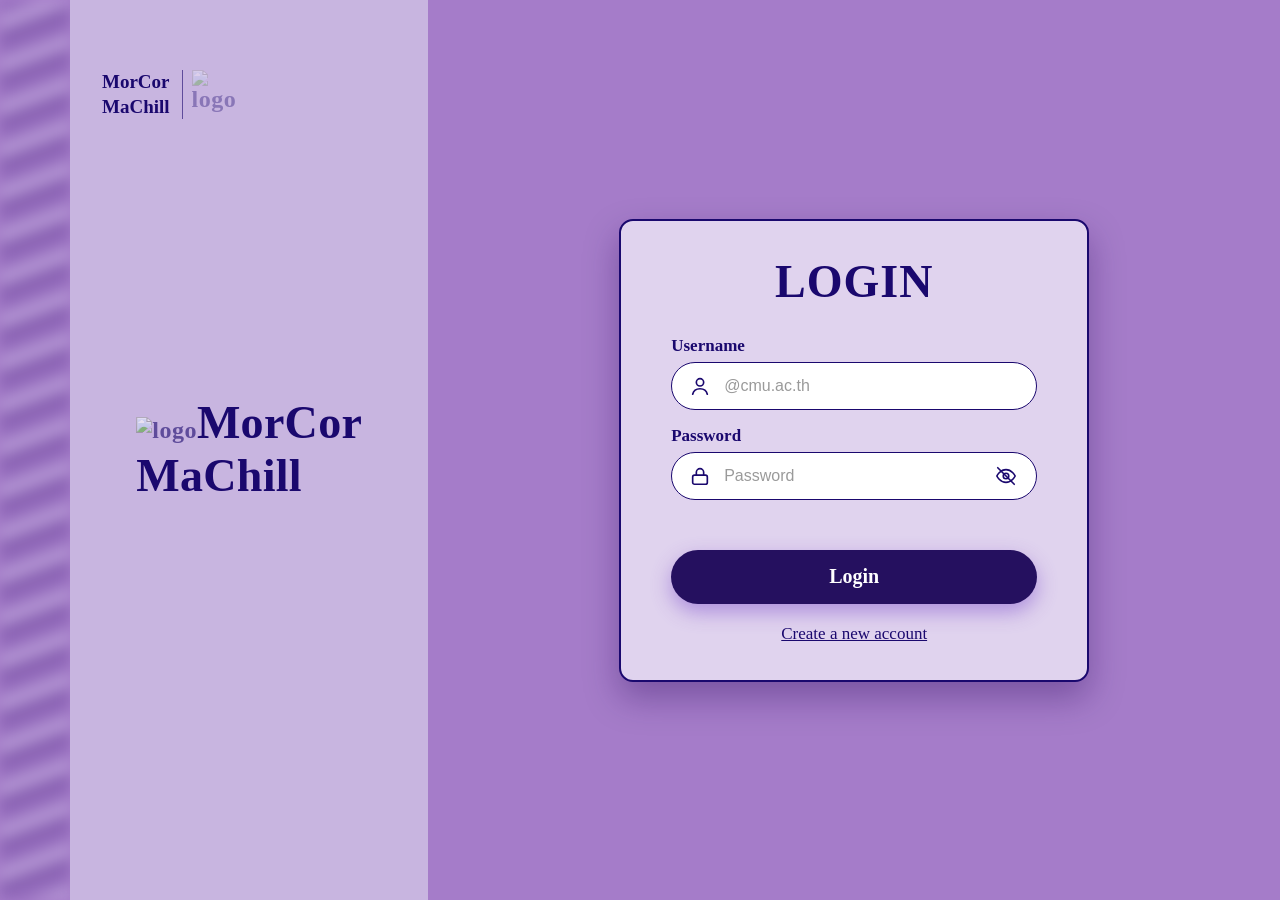
==== index.html @ 9d08a084 "Add files via upload" ====
<!DOCTYPE html>
<html lang="en">
<head>
  <meta charset="UTF-8">
  <script>
    try { if (!JSON.parse(localStorage.getItem('cmuh-session'))) throw 0; }
    catch (e) { location.replace('login.html'); }
  </script>
  <meta name="viewport" content="width=device-width, initial-scale=1, viewport-fit=cover">
  <title>CMU Hangout</title>
  <link href="https://fonts.googleapis.com/css2?family=Gelasio:wght@600;700&family=Noto+Sans+Thai:wght@400;600&display=swap" rel="stylesheet">
  <script>
    (function () {
      try {
        var theme = localStorage.getItem('cmuh-theme');
        if (theme) document.documentElement.dataset.theme = theme;
      } catch (e) {}
    })();
  </script>
  <link rel="stylesheet" href="style.css">
</head>
<body>
  <div class="app">

    <div class="logo"><a href="index.html">CMU<br>HANGOUT</a></div>

    <label class="search">
      <svg viewBox="0 0 24 24" style="font-size:28px"><circle cx="11" cy="11" r="7"/><path d="M21 21l-5-5"/></svg>
      <input id="q" type="search" placeholder="Search posts or #tags">
    </label>

    <aside class="side">
      <a class="post-btn" href="post.html">Post!</a>
      <div class="tags" id="tags"></div>
    </aside>

    <main class="feed" id="feed"></main>

    <aside class="right">
      <a class="mid on" href="index.html" title="Home">
        <svg viewBox="0 0 24 24"><path d="M3 11l9-8 9 8"/><path d="M5 10v10h5v-6h4v6h5V10"/></svg>
      </a>
      <a class="mid" href="profile.html" title="Profile">
        <svg viewBox="0 0 24 24"><circle cx="12" cy="12" r="10"/><circle cx="12" cy="10" r="3.2"/><path d="M5.5 19c1.5-3 4-4 6.5-4s5 1 6.5 4"/></svg>
      </a>
      <a class="mid" href="message.html" title="Messages">
        <svg viewBox="0 0 24 24"><rect x="3" y="5" width="18" height="14" rx="2"/><path d="M3 7l9 7 9-7"/></svg>
        <span class="badge" id="badge" hidden></span>
      </a>
      <button class="mid" id="theme" title="Toggle theme">
        <svg viewBox="0 0 24 24"><circle cx="12" cy="12" r="3"/><path d="M12 2v3M12 19v3M2 12h3M19 12h3M5 5l2 2M17 17l2 2M19 5l-2 2M7 17l-2 2"/></svg>
      </button>
      <button class="mid" id="logout" title="Log out">
        <svg viewBox="0 0 24 24"><path d="M9 21H5a2 2 0 0 1-2-2V5a2 2 0 0 1 2-2h4"/><path d="M16 17l5-5-5-5"/><path d="M21 12H9"/></svg>
      </button>
    </aside>

  </div>

  <dialog id="view"></dialog>

  <dialog id="ask" class="ask">
    <h3 id="askTitle"></h3>
    <p id="askText"></p>
    <div class="row">
      <button id="askNo">Cancel</button>
      <button class="go" id="askOk">OK</button>
    </div>
  </dialog>

  <script>
    const POSTS_KEY = 'cmuh-posts2';
    const SESSION_KEY = 'cmuh-session';
    const MESSAGES_KEY = 'cmuh-messages';
    const DEFAULT_TAGS = ['#sports', '#running', '#basketball', '#football', '#swimmingwithus'];
    const DEFAULT_AVATAR = 'pic/profile.png';

    const $ = (id) => document.getElementById(id);

    function load(key, fallback) {
      try { return JSON.parse(localStorage.getItem(key)) ?? fallback; }
      catch (e) { return fallback; }
    }

    function save(key, value) {
      try { localStorage.setItem(key, JSON.stringify(value)); } catch (e) {}
    }

    function esc(text) {
      const map = { '&': '&amp;', '<': '&lt;', '>': '&gt;', '"': '&quot;', "'": '&#39;' };
      return String(text).replace(/[&<>"']/g, (ch) => map[ch]);
    }

    function timeAgo(time) {
      const min = Math.floor((Date.now() - time) / 60000);
      if (min < 1) return 'just now';
      if (min < 60) return `${min} min ago`;
      const hr = Math.floor(min / 60);
      return hr < 24 ? `${hr} h ago` : `${Math.floor(hr / 24)} d ago`;
    }

    function ask(title, text, okLabel, danger) {
      return new Promise((resolve) => {
        const dlg = $('ask');
        $('askTitle').textContent = title;
        $('askText').textContent = text;
        $('askOk').textContent = okLabel;
        $('askOk').className = danger ? 'go danger' : 'go';
        const done = (value) => { dlg.close(); resolve(value); };
        $('askOk').onclick = () => done(true);
        $('askNo').onclick = () => done(false);
        dlg.oncancel = () => resolve(false);
        dlg.showModal();
      });
    }

    function avatarHtml(name) {
      const profile = load('cmuh-profile:' + String(name).toLowerCase() + '@cmu.ac.th', {});
      return profile.avatar
        ? `<img src="${profile.avatar}" alt="">`
        : `<img class="default" src="${DEFAULT_AVATAR}" alt="">`;
    }

    function updateBadge() {
      const lastRead = load('cmuh-read:' + ME, {});
      const n = load(MESSAGES_KEY, []).filter((m) => m.to === ME && m.t > (lastRead[m.from] || 0)).length;
      $('badge').textContent = n > 9 ? '9+' : n;
      $('badge').hidden = !n;
    }

    const ME = (load(SESSION_KEY, {}).username || 'CMU').split('@')[0];

    let posts = load(POSTS_KEY, [{
      id: 1,
      author: 'Mint',
      title: 'GO JOGGING',
      location: 'Huay Kaew Reservoir, Chiang Mai',
      max: 11,
      interest: ['running', 'healthy', 'meeting'],
      details: "Let's go jogging together......",
      t: Date.now() - 3600000,
      members: ['Mint', 'Ton', 'Fah'],
      comments: []
    }]);

    let activeTag = null;
    let currentId = null;

    const savePosts = () => save(POSTS_KEY, posts);

    function chipsHtml(post) {
      return post.interest.map((t) => `<span class="chip">#${esc(t)}</span>`).join('');
    }

    function postCard(p) {
      return `
        <article class="post" data-id="${p.id}">
          <a class="head author-link" href="profile.html?user=${encodeURIComponent(p.author)}" title="View ${esc(p.author)}'s profile">
            <span class="avatar">${avatarHtml(p.author)}</span>
            <div>
              <div class="name">${esc(p.author)}</div>
              <div class="time">${timeAgo(p.t)}</div>
            </div>
          </a>
          <h3>${esc(p.title)}</h3>
          <div class="meta">📍 ${esc(p.location)} · 👥 ${p.members.length}/${p.max}</div>
          <div class="chips">${chipsHtml(p)}</div>
        </article>`;
    }

    function renderTags() {
      const tags = new Set(DEFAULT_TAGS);
      posts.forEach((p) => p.interest.forEach((t) => tags.add('#' + t.toLowerCase())));

      $('tags').innerHTML = [...tags].map((t) =>
        `<button class="tag ${t === activeTag ? 'on' : ''}" data-t="${esc(t)}">${esc(t)}</button>`
      ).join('');
    }

    function render() {
      const query = $('q').value.trim().toLowerCase();

      const list = posts.filter((p) => {
        const tagOk = !activeTag || p.interest.some((t) => '#' + t.toLowerCase() === activeTag);
        const text = (p.title + p.details + p.location + p.author + p.interest.join(' ')).toLowerCase();
        return tagOk && (!query || text.includes(query));
      });

      $('feed').innerHTML = list.length
        ? list.map(postCard).join('')
        : '<div class="empty">No posts match your search</div>';

      renderTags();
    }

    function drawView() {
      const p = posts.find((x) => x.id === currentId);
      if (!p) return;

      const joined = p.members.includes(ME);
      const full = p.members.length >= p.max;
      const joinLabel = joined ? 'LEAVE' : (full ? 'FULL' : 'JOIN');
      const mapUrl = `https://maps.google.com/maps?q=${encodeURIComponent(p.location)}&output=embed`;

      $('view').innerHTML = `
        <div class="detail">
          <div class="top">
            <div>
              <h2>${esc(p.title)}</h2>
              <h4 style="margin-top:10px">Members (${p.members.length}/${p.max})</h4>
            </div>
            <button class="join ${joined ? 'on' : ''}" id="join" ${full && !joined ? 'disabled' : ''}>${joinLabel}</button>
          </div>

          <div class="time">by <a class="author-link" href="profile.html?user=${encodeURIComponent(p.author)}">${esc(p.author)}</a></div>
          <p style="margin:8px 0">${esc(p.details)}</p>
          <div class="chips">${chipsHtml(p)}</div>

          <h4>Location</h4>
          <div class="time" style="margin-bottom:6px">📍 ${esc(p.location)}</div>
          <iframe loading="lazy" src="${mapUrl}"></iframe>

          <h4>Comment</h4>
          ${p.comments.map((c) => `<div class="cmt"><b>${esc(c.name)}</b>${esc(c.text)}</div>`).join('')}
          <input id="cin" placeholder="Write a comment and press Enter" maxlength="300">

          <div class="row">
            ${p.author === ME ? '<button id="del" class="del">Delete post</button>' : ''}
            <button id="close">Close</button>
          </div>
        </div>`;
    }

    $('feed').addEventListener('click', (e) => {
      if (e.target.closest('a')) return;
      const card = e.target.closest('.post');
      if (!card) return;
      currentId = Number(card.dataset.id);
      drawView();
      $('view').showModal();
    });

    $('tags').addEventListener('click', (e) => {
      const btn = e.target.closest('.tag');
      if (!btn) return;
      activeTag = activeTag === btn.dataset.t ? null : btn.dataset.t;
      render();
    });

    $('view').addEventListener('click', async (e) => {
      const p = posts.find((x) => x.id === currentId);

      if (e.target.id === 'close' || e.target === $('view')) {
        $('view').close();
        return;
      }

      if (e.target.id === 'del' && p && p.author === ME) {
        if (!await ask('Delete this post?', 'This post will be removed permanently.', 'Delete', true)) return;
        posts = posts.filter((x) => x.id !== p.id);
        savePosts();
        $('view').close();
        render();
        return;
      }

      if (e.target.id === 'join' && p) {
        p.members = p.members.includes(ME)
          ? p.members.filter((m) => m !== ME)
          : [...p.members, ME];
        savePosts();
        drawView();
        render();
      }
    });

    $('view').addEventListener('keydown', (e) => {
      if (e.target.id !== 'cin' || e.key !== 'Enter') return;

      const text = e.target.value.trim();
      const p = posts.find((x) => x.id === currentId);
      if (!text || !p) return;

      p.comments.push({ name: ME, text, t: Date.now() });
      savePosts();
      drawView();
      $('cin').focus();
    });

    $('q').addEventListener('input', render);

    $('theme').onclick = () => {
      const root = document.documentElement;
      const isDark = getComputedStyle(root).getPropertyValue('--bg').trim() === '#1b1818';
      const next = isDark ? 'light' : 'dark';
      root.dataset.theme = next;
      try { localStorage.setItem('cmuh-theme', next); } catch (e) {}
    };

    $('logout').onclick = async () => {
      if (!await ask('Log out?', 'You will need to log in again to use CMU Hangout.', 'Log out')) return;
      try { localStorage.removeItem(SESSION_KEY); } catch (e) {}
      location.replace('login.html');
    };

    const params = new URLSearchParams(location.search);
    activeTag = params.get('tag');
    $('q').value = params.get('q') || '';

    render();
    updateBadge();

    const openId = Number(params.get('post'));
    if (openId && posts.some((p) => p.id === openId)) {
      currentId = openId;
      drawView();
      $('view').showModal();
    }

    window.addEventListener('storage', (e) => {
      if (e.key === MESSAGES_KEY) updateBadge();
    });
  </script>
</body>
</html>
---- style.css ----
/* ---------- 1. Colour variables and themes ---------- */
:root {
  --bg: #f0e9e8;
  --card: #f5f5f5;
  --chip: #d4d4d4;
  --bar: #d9d9d9;
  --field: #efe9e9;
  --ink: #1a1a1a;
  --muted: #666;
  --icon: #444;
  --brand: #1e0a78;
  --brand-ink: #fff;

  box-sizing: border-box;
  padding-top: env(safe-area-inset-top, 0px);
  padding-bottom: env(safe-area-inset-bottom, 0px);
}

/* Dark mode: follows the system setting */
@media (prefers-color-scheme: dark) {
  :root:not([data-theme="light"]) {
    --bg: #1b1818;
    --card: #272424;
    --chip: #3a3636;
    --bar: #383434;
    --field: #3a3636;
    --ink: #f1eded;
    --muted: #aaa;
    --icon: #ddd;
    --brand: #5b45e0;
  }
}

/* Dark mode: toggled manually with the theme button */
:root[data-theme="dark"] {
  --bg: #1b1818;
  --card: #272424;
  --chip: #3a3636;
  --bar: #383434;
  --field: #3a3636;
  --ink: #f1eded;
  --muted: #aaa;
  --icon: #ddd;
  --brand: #5b45e0;
}


/* ---------- 2. Base ---------- */
* { box-sizing: border-box; }

body {
  margin: 0;
  background: var(--bg);
  color: var(--ink);
  font-family: 'Noto Sans Thai', 'Gelasio', Georgia, sans-serif;
}

svg {
  width: 1em;
  height: 1em;
  stroke: currentColor;
  fill: none;
  stroke-width: 1.8;
  stroke-linecap: round;
  stroke-linejoin: round;
}

[hidden] { display: none !important; }

.logo {
  font: 700 24px/1.1 'Gelasio', Georgia, serif;
  text-align: center;
  letter-spacing: .5px;
}

.logo a { color: inherit; text-decoration: none; }


/* ---------- 3. Home page ---------- */
.app {
  max-width: 1200px;
  margin: 0 auto;
  padding: 20px;
  display: grid;
  grid-template-columns: 220px 1fr 180px;
  grid-template-areas:
    "logo search ."
    "side feed   right";
  gap: 20px 24px;
  align-items: start;
}

.app .logo { grid-area: logo; }

/* Search bar */
.search {
  grid-area: search;
  display: flex;
  align-items: center;
  gap: 10px;
  height: 48px;
  padding: 0 18px;
  background: var(--bar);
  border-radius: 999px;
}

.search input {
  flex: 1;
  border: 0;
  background: transparent;
  color: var(--ink);
  font: inherit;
  outline: none;
}

/* Left column: Post! button and hashtags */
.side {
  grid-area: side;
  display: flex;
  flex-direction: column;
  gap: 18px;
  position: sticky;
  top: 20px;
}

.post-btn {
  display: flex;
  align-items: center;
  justify-content: center;
  height: 64px;
  background: var(--brand);
  color: var(--brand-ink);
  border: 0;
  border-radius: 22px;
  font: 700 20px 'Gelasio', Georgia, serif;
  text-decoration: none;
  cursor: pointer;
}

.post-btn:hover { filter: brightness(1.15); }

.tags {
  display: flex;
  flex-wrap: wrap;
  align-content: flex-start;
  gap: 10px 8px;
  min-height: 200px;
  padding: 18px;
  background: var(--card);
  border-radius: 24px;
}

.tag {
  padding: 3px 10px;
  background: var(--chip);
  color: var(--ink);
  border: 0;
  border-radius: 999px;
  font: 700 11px 'Gelasio', serif;
  cursor: pointer;
}

.tag.on { background: var(--brand); color: var(--brand-ink); }

/* Post feed */
.feed {
  grid-area: feed;
  display: flex;
  flex-direction: column;
  gap: 18px;
  min-width: 0;
}

.post {
  min-height: 130px;
  padding: 16px 20px;
  background: var(--card);
  border-radius: 28px;
  cursor: pointer;
}

.post h3 {
  margin: 8px 0 2px 50px;
  font: 700 20px 'Gelasio', 'Noto Sans Thai', Georgia, serif;
}

.head { display: flex; align-items: center; gap: 10px; }

.avatar {
  display: flex;
  flex: none;
  width: 40px;
  height: 40px;
  border-radius: 50%;
  overflow: hidden;
}

.avatar img { width: 100%; height: 100%; object-fit: cover; }
.avatar img.default { transform: scale(1.28); }

.name { font-weight: 600; }
.time { font-size: 12px; color: var(--muted); }
.meta { margin-left: 50px; font-size: 13px; color: var(--muted); }

.chips {
  display: flex;
  flex-wrap: wrap;
  gap: 6px;
  margin: 8px 0 0 50px;
}

.chip {
  padding: 2px 10px;
  background: var(--chip);
  border-radius: 999px;
  font: 700 11px 'Gelasio', serif;
}

.empty { padding: 40px; text-align: center; color: var(--muted); }

/* Right column: home, profile, messages, theme, log out */
.right {
  grid-area: right;
  display: flex;
  flex-direction: column;
  align-items: center;
  gap: 18px;
  padding: 30px 0;
  background: var(--card);
  border-radius: 28px;
  position: sticky;
  top: 20px;
}

.right button,
.right a {
  position: relative;
  display: flex;
  border: 0;
  background: none;
  color: var(--icon);
  cursor: pointer;
}

.right .mid { font-size: 38px; }

/* Narrow screens: columns stack and the right column becomes a bar */
@media (max-width: 860px) {
  .app {
    grid-template-columns: 1fr;
    grid-template-areas: "logo" "search" "side" "feed" "right";
    padding: 14px;
  }

  .side,
  .right { position: static; }

  .right {
    flex-direction: row;
    justify-content: center;
    gap: 28px;
    padding: 16px;
  }

  .right .mid { font-size: 34px; }
  .tags { min-height: 0; }
}


/* ---------- 4. Dialogs ---------- */
dialog {
  width: min(480px, 92vw);
  padding: 22px;
  background: var(--card);
  color: var(--ink);
  border: 0;
  border-radius: 24px;
}

dialog::backdrop { background: rgba(0, 0, 0, .45); }

dialog input {
  width: 100%;
  margin-top: 10px;
  padding: 12px;
  background: var(--bar);
  color: var(--ink);
  border: 0;
  border-radius: 14px;
  font: inherit;
}

/* Post detail dialog (index.html) */
#view { width: min(540px, 94vw); max-height: 90vh; overflow: auto; }

.detail h2 { margin: 0; font: 700 34px 'Gelasio', Georgia, serif; }

.detail h4 {
  margin: 14px 0 6px;
  font: 700 20px 'Gelasio', 'Noto Sans Thai', Georgia, serif;
}

.detail .top {
  display: flex;
  justify-content: space-between;
  align-items: flex-start;
  gap: 12px;
}

.detail .chips { margin: 8px 0 0; }

.detail iframe {
  width: 100%;
  height: 190px;
  border: 0;
  border-radius: 12px;
}

.join {
  padding: 14px 22px;
  background: var(--brand);
  color: var(--brand-ink);
  border: 0;
  border-radius: 14px;
  font: 700 18px 'Gelasio', serif;
  cursor: pointer;
}

.join.on { background: var(--chip); color: var(--ink); }
.join:disabled { opacity: .5; cursor: not-allowed; }

.cmt {
  margin-bottom: 8px;
  padding: 8px 14px;
  background: var(--bar);
  border-radius: 14px;
  font-size: 14px;
}

.cmt b { margin-right: 6px; }

/* Button row at the bottom of every dialog */
.row { display: flex; justify-content: flex-end; gap: 10px; margin-top: 14px; }

.row button {
  padding: 10px 20px;
  background: var(--chip);
  color: var(--ink);
  border: 0;
  border-radius: 14px;
  font: inherit;
  cursor: pointer;
}

.row .del { margin-right: auto; background: #c62828; color: #fff; }
.row .del:hover { filter: brightness(1.15); }
.row .go { background: var(--brand); color: var(--brand-ink); }
.row .danger { background: #c62828; color: #fff; }

/* Shared confirm dialog (log out, delete profile, remove friend) */
.ask { width: min(380px, 92vw); }
.ask h3 { margin: 0 0 8px; font: 700 22px 'Gelasio', 'Noto Sans Thai', Georgia, serif; }
.ask p { margin: 0; color: var(--muted); }


/* ---------- 5. Create Post page ---------- */
.pg { position: relative; min-height: 100vh; padding: 48px 20px; }

.pg .logo { position: absolute; top: 30px; left: 30px; text-align: left; }

.panel {
  display: flex;
  flex-direction: column;
  gap: 14px;
  width: 100%;
  max-width: 600px;
  margin: 0 auto;
  padding: 32px 36px;
  background: var(--card);
  border-radius: 32px;
  box-shadow: 0 8px 30px rgba(0, 0, 0, .12);
}

.panel h1 { margin: 0; font: 400 22px 'Gelasio', 'Noto Sans Thai', Georgia, serif; }

.panel input,
.panel textarea {
  width: 100%;
  padding: 14px 20px;
  background: var(--field);
  color: var(--ink);
  border: 0;
  border-radius: 999px;
  font: inherit;
  font-size: 17px;
  outline: none;
}

.panel textarea { min-height: 180px; border-radius: 28px; resize: vertical; }

/* Location and max people row */
.r2 { display: flex; gap: 12px; }
.r2 input:first-child { flex: 1; min-width: 0; }
.r2 input:last-child { flex: none; width: 120px; }

.send {
  align-self: center;
  margin-top: 10px;
  padding: 16px 70px;
  background: #fbfd9b;
  color: #000;
  border: 0;
  border-radius: 999px;
  font: inherit;
  font-size: 24px;
  cursor: pointer;
}

.back { align-self: center; color: var(--muted); text-decoration: none; }

@media (max-width: 960px) {
  .pg .logo { position: static; margin-bottom: 20px; text-align: center; }
}

@media (max-width: 520px) {
  .panel { padding: 24px 18px; }
}


/* ---------- 6. Login and Sign up page ---------- */
.auth * { box-sizing: border-box; margin: 0; padding: 0; }

body.auth {
  margin: 0;
  background: #a57cc9;
  color: #1a086e;
  font-family: 'Georgia', 'Times New Roman', serif;
}

.auth input,
.auth button { font-family: inherit; }

.auth .hidden { display: none !important; }

/* Page layout: stripe, logo panel, form */
.auth .wrap {
  display: grid;
  grid-template-columns: clamp(30px, 5.5vw, 70px) clamp(220px, 28vw, 360px) 1fr;
  min-height: 100vh;
}

.auth .strip {
  background: repeating-linear-gradient(160deg, #8e66b8 0 14px, #b79bd6 14px 30px, #7a53a6 30px 40px);
  filter: blur(7px);
  opacity: .75;
}

/* Left logo panel */
.auth .brand {
  position: relative;
  display: flex;
  align-items: center;
  justify-content: center;
  padding: 24px;
  background: #c8b5e0;
}

.auth .mini {
  position: absolute;
  top: 70px;
  left: 32px;
  display: flex;
  gap: 12px;
  font-size: 19px;
  font-weight: 700;
  line-height: 1.3;
}

.auth .mini i { width: 1px; background: #1a086e; opacity: .6; }

.auth .big {
  font-size: clamp(30px, 3.6vw, 46px);
  font-weight: 700;
  line-height: 1.15;
  letter-spacing: .3px;
}

.auth .mini img.logo { width: 45px; height: 45px; object-fit: contain; margin-left: 10px; opacity: .6; }
.auth .big img.logo { width: 75px; height: 75px; object-fit: contain; opacity: .6; }

/* Form card */
.auth .stage { display: flex; align-items: center; justify-content: center; padding: 32px 20px; }

.auth .card {
  width: 100%;
  max-width: 470px;
  padding: 34px 50px 36px;
  background: #e0d3ee;
  border: 2px solid #1a086e;
  border-radius: 14px;
  box-shadow: 0 16px 34px rgba(40, 10, 90, .35);
}

.auth .header-banner {
  margin-bottom: 28px;
  text-align: center;
  font-size: 46px;
  font-weight: 700;
  letter-spacing: 1px;
}

.auth .form-group { margin-bottom: 16px; }
.auth .form-label { display: block; margin-bottom: 6px; font-size: 17px; font-weight: 700; }
.auth .field { position: relative; }

.auth .field svg {
  position: absolute;
  left: 18px;
  top: 50%;
  transform: translateY(-50%);
  font-size: 22px;
  color: #1a086e;
}

.auth .form-input {
  width: 100%;
  height: 48px;
  padding: 0 20px 0 52px;
  background: #fff;
  color: #222;
  border: 1.5px solid #1a086e;
  border-radius: 999px;
  font-family: Arial, Helvetica, sans-serif;
  font-variant-numeric: lining-nums;
  font-size: 16px;
  outline: none;
}

.auth .form-input.has-eye { padding-right: 56px; }

/* Hide the browser's built-in show-password / clear icons (Edge) so only our button shows */
.auth input::-ms-reveal,
.auth input::-ms-clear { display: none; }

.auth .form-input::placeholder { color: #9a9a9a; }

/* Show / hide password button: always visible, sits inside the password field */
.auth .eye {
  position: absolute;
  top: 50%;
  right: 14px;
  display: flex;
  align-items: center;
  justify-content: center;
  width: 34px;
  height: 34px;
  transform: translateY(-50%);
  background: none;
  border: 0;
  border-radius: 50%;
  color: #1a086e;
  cursor: pointer;
}

.auth .eye:hover { background: rgba(26, 8, 110, .1); }

.auth .field .eye svg {
  position: static;
  transform: none;
  font-size: 22px;
}
.auth .form-input:focus { box-shadow: 0 0 0 3px rgba(26, 8, 110, .25); }

.auth .msg { min-height: 20px; margin: 4px 0; text-align: center; font-size: 14px; color: #b3261e; }

.auth .btn-action {
  width: 100%;
  height: 54px;
  margin-top: 10px;
  background: #25105f;
  color: #fff;
  border: 0;
  border-radius: 999px;
  font-size: 20px;
  font-weight: 700;
  cursor: pointer;
  box-shadow: 0 8px 20px rgba(110, 60, 200, .45);
  transition: transform .15s, filter .15s;
}

.auth .btn-action:hover { transform: translateY(-2px); filter: brightness(1.2); }

.auth .toggle-link {
  display: block;
  margin: 20px auto 0;
  background: none;
  border: 0;
  color: #1a086e;
  font-size: 17px;
  text-align: center;
  text-decoration: underline;
  white-space: pre-line;
  cursor: pointer;
}

@media (max-width: 760px) {
  .auth .wrap { grid-template-columns: 1fr; }
  .auth .strip,
  .auth .big { display: none; }
  .auth .brand { justify-content: flex-start; padding: 22px 24px; }
  .auth .mini { position: static; }
  .auth .card { padding: 28px 24px; }
  .auth .header-banner { font-size: 38px; }
}


/* ---------- 7. Profile page ---------- */
.right a.on { color: var(--brand); }
a.tag { text-decoration: none; }

.pf { grid-area: feed; display: flex; flex-direction: column; gap: 16px; min-width: 0; }

/* Header card: cover, avatar, name, bio */
.pf-top { position: relative; padding-bottom: 20px; background: var(--card); border-radius: 28px; }

.cover {
  height: 120px;
  background: linear-gradient(135deg, #9d8bd6, #cdb8ec);
  border-radius: 28px 28px 0 0;
}

.pf-ava {
  position: relative;
  display: flex;
  align-items: center;
  justify-content: center;
  width: 110px;
  height: 110px;
  margin: -62px auto 0;
  background: var(--card);
  border: 4px solid var(--brand);
  border-radius: 50%;
  overflow: hidden;
  font-size: 70px;
}

.pf-ava img { width: 100%; height: 100%; object-fit: cover; }
.pf-ava img.default { transform: scale(1.28); }

.pf-info {
  display: flex;
  justify-content: space-between;
  align-items: flex-start;
  gap: 12px;
  padding: 10px 28px 0;
}

.pf-info h2 { margin: 0; font: 700 28px 'Gelasio', Georgia, serif; }
.pf-full { color: var(--muted); }
.pf-bio { padding: 8px 28px 0; overflow-wrap: anywhere; }

.pf-actions { display: flex; flex-wrap: wrap; justify-content: flex-end; gap: 10px; }

.edit {
  padding: 10px 20px;
  background: var(--brand);
  color: var(--brand-ink);
  border: 0;
  border-radius: 12px;
  font: 700 16px 'Noto Sans Thai', sans-serif;
  cursor: pointer;
}

.edit.alt { background: var(--chip); color: var(--ink); }

a.edit { display: inline-block; text-decoration: none; }

/* Settings menu (three dots, own profile only) */
.pf-menu { position: absolute; top: 14px; right: 14px; z-index: 5; }

.dots {
  display: flex;
  align-items: center;
  justify-content: center;
  width: 40px;
  height: 40px;
  background: rgba(255, 255, 255, .8);
  color: #1a1a1a;
  border: 0;
  border-radius: 50%;
  font-size: 24px;
  cursor: pointer;
}

.dots:hover { background: #fff; }
.dots svg { fill: currentColor; stroke: none; }

.menu-list {
  position: absolute;
  top: 46px;
  right: 0;
  min-width: 200px;
  padding: 6px;
  background: var(--card);
  border-radius: 16px;
  box-shadow: 0 8px 24px rgba(0, 0, 0, .25);
}

.menu-list button {
  display: block;
  width: 100%;
  padding: 10px 14px;
  background: transparent;
  color: var(--ink);
  border: 0;
  border-radius: 10px;
  font: inherit;
  text-align: left;
  cursor: pointer;
}

.menu-list button:hover { background: var(--chip); }
.menu-list .danger { color: #e04848; }

/* Stats, interests, friends, posts */
.stats { display: grid; grid-template-columns: repeat(3, 1fr); gap: 14px; }

.stat {
  padding: 14px 8px;
  background: var(--card);
  border: 1px solid var(--chip);
  border-radius: 20px;
  text-align: center;
}

.stat b { display: block; font-size: 22px; }
.stat span { font-size: 13px; color: var(--muted); }

.pf-int { padding: 20px 24px; background: var(--card); border-radius: 28px; }
.pf-int h3 { margin: 0 0 10px; font: 700 18px 'Noto Sans Thai', sans-serif; }
.pf-int .chips { margin: 0; }

a.chip { color: inherit; text-decoration: none; }
a.chip:hover { background: var(--bar); }

.plist { display: flex; flex-direction: column; gap: 10px; }

.pitem {
  display: block;
  padding: 12px 16px;
  background: var(--field);
  border-radius: 18px;
  color: inherit;
  text-decoration: none;
}

.pitem:hover { filter: brightness(.96); }
.pitem b { font: 700 17px 'Gelasio', 'Noto Sans Thai', Georgia, serif; }
.pitem .meta { margin: 2px 0 0; }
.pitem .chips { margin: 6px 0 0; }

/* Edit profile and change password dialogs */
.form-error { min-height: 20px; margin-top: 10px; color: #e04848; font-size: 14px; }

dialog textarea {
  width: 100%;
  min-height: 90px;
  margin-top: 10px;
  padding: 12px;
  background: var(--bar);
  color: var(--ink);
  border: 0;
  border-radius: 14px;
  font: inherit;
  resize: vertical;
}

dialog input[type="file"] { padding: 8px 0; background: none; }

dialog input[type="file"]::file-selector-button {
  margin-right: 12px;
  padding: 8px 16px;
  background: var(--chip);
  color: var(--ink);
  border: 0;
  border-radius: 12px;
  font: inherit;
  cursor: pointer;
}

.flabel { display: block; margin-top: 14px; font-weight: 600; }
.flabel small { display: block; font-weight: 400; color: var(--muted); }

.remove-photo {
  display: block;
  margin-top: 8px;
  padding: 8px 16px;
  background: transparent;
  color: #e04848;
  border: 1.5px solid #e04848;
  border-radius: 12px;
  font: inherit;
  cursor: pointer;
}

.remove-photo:disabled { opacity: .6; cursor: default; }

@media (max-width: 520px) {
  .stats { gap: 8px; }
  .pf-info { flex-direction: column; }
  .pf-actions { justify-content: flex-start; }
}


/* ---------- 8. Messages page ---------- */
.author-link { color: inherit; text-decoration: none; }
.author-link:hover .name,
a.author-link:hover { text-decoration: underline; }

/* Red unread counter on the mail icon */
.badge {
  position: absolute;
  top: -6px;
  right: -10px;
  min-width: 18px;
  height: 18px;
  padding: 0 5px;
  background: #e0245e;
  color: #fff;
  border-radius: 9px;
  font: 700 11px/18px sans-serif;
  text-align: center;
}

/* Conversation list (left column) */
.convos {
  display: flex;
  flex-direction: column;
  gap: 6px;
  min-height: 200px;
  padding: 12px;
  background: var(--card);
  border-radius: 24px;
}

.convo {
  display: flex;
  flex-direction: column;
  align-items: flex-start;
  gap: 2px;
  width: 100%;
  padding: 10px 12px;
  background: transparent;
  color: var(--ink);
  border: 0;
  border-radius: 14px;
  font: inherit;
  text-align: left;
  cursor: pointer;
}

.convo:hover,
.convo.on { background: var(--chip); }

.convo b { display: flex; align-items: center; gap: 8px; }

.convo .prev {
  max-width: 100%;
  overflow: hidden;
  text-overflow: ellipsis;
  white-space: nowrap;
  font-size: 12px;
  color: var(--muted);
}

.dot { width: 10px; height: 10px; background: #e0245e; border-radius: 50%; }

/* Friends list under the conversations: tap a friend to start a chat */
.friends-box { padding: 14px; background: var(--card); border-radius: 24px; }
.friends-box h4 { margin: 0 0 10px; font: 700 16px 'Noto Sans Thai', sans-serif; }

.fchips { display: flex; flex-wrap: wrap; gap: 8px; }

.fchip {
  padding: 6px 14px;
  background: var(--chip);
  color: var(--ink);
  border: 0;
  border-radius: 999px;
  font: inherit;
  font-size: 13px;
  font-weight: 600;
  cursor: pointer;
}

.fchip:hover,
.fchip.on { background: var(--brand); color: var(--brand-ink); }

/* Conversation (centre) */
.thread {
  display: flex;
  flex-direction: column;
  min-height: 420px;
  background: var(--card);
  border-radius: 28px;
  overflow: hidden;
}

.t-head {
  padding: 16px 22px;
  border-bottom: 1px solid var(--chip);
  font: 700 20px 'Gelasio', 'Noto Sans Thai', Georgia, serif;
}

.t-head a { color: inherit; text-decoration: none; }

.t-body {
  display: flex;
  flex: 1;
  flex-direction: column;
  gap: 8px;
  max-height: 55vh;
  padding: 18px 22px;
  overflow-y: auto;
}

.t-empty { margin: auto; padding: 20px; text-align: center; color: var(--muted); }

.bubble {
  max-width: 75%;
  padding: 9px 14px;
  background: var(--chip);
  border-radius: 18px;
  overflow-wrap: anywhere;
  white-space: pre-wrap;
}

.bubble.me { align-self: flex-end; background: var(--brand); color: var(--brand-ink); }
.bubble small { display: block; margin-top: 2px; font-size: 10px; opacity: .7; }

.t-form { display: flex; gap: 10px; padding: 14px 18px; border-top: 1px solid var(--chip); }

.t-form input {
  flex: 1;
  min-width: 0;
  padding: 12px 16px;
  background: var(--field);
  color: var(--ink);
  border: 0;
  border-radius: 999px;
  font: inherit;
  outline: none;
}

.t-form button {
  padding: 10px 22px;
  background: var(--brand);
  color: var(--brand-ink);
  border: 0;
  border-radius: 999px;
  font: inherit;
  font-weight: 700;
  cursor: pointer;
}
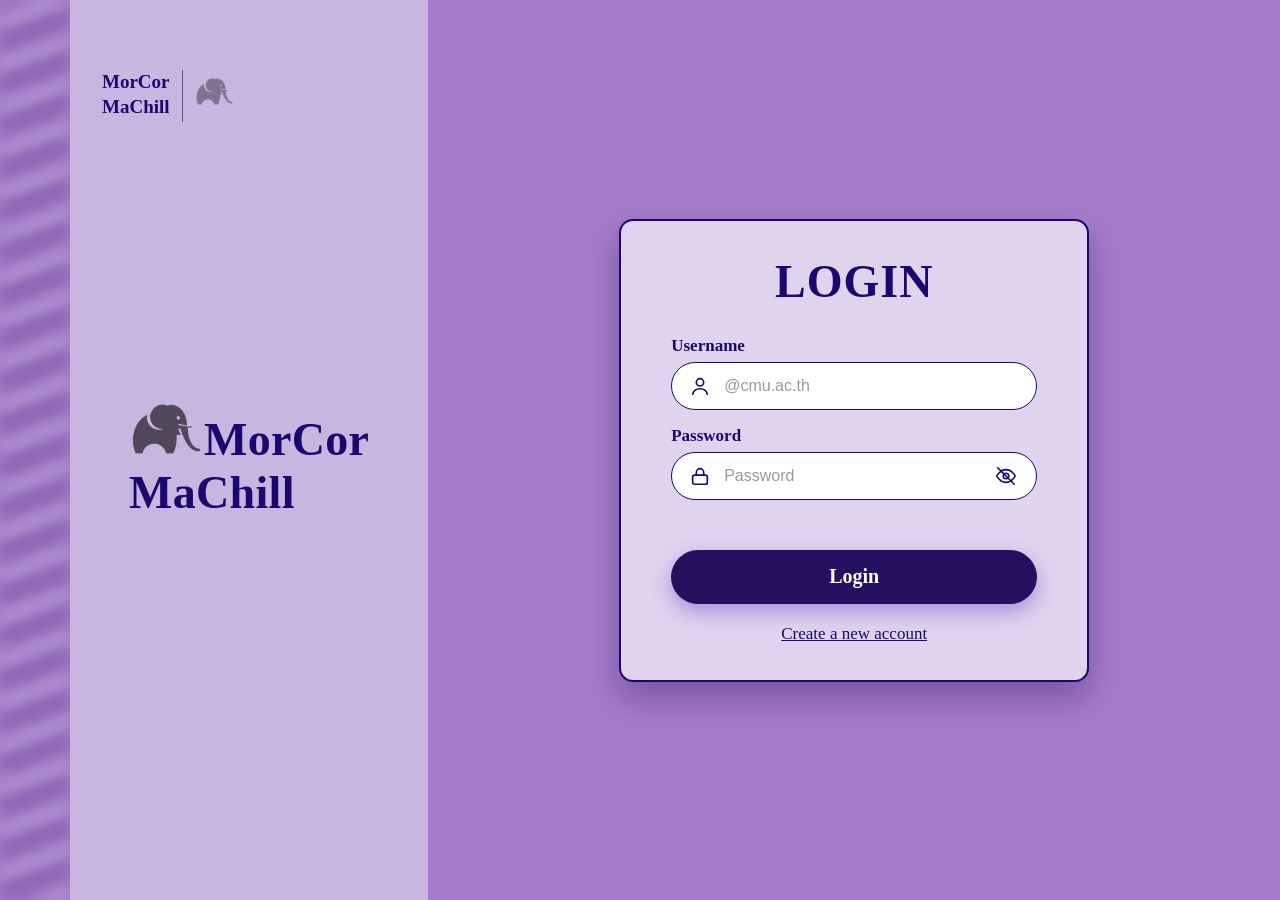
==== commit c7743044: "final" ====
--- a/index.html
+++ b/index.html
@@ -1,325 +1,543 @@
-<!DOCTYPE html>
-<html lang="en">
-<head>
-  <meta charset="UTF-8">
-  <script>
-    try { if (!JSON.parse(localStorage.getItem('cmuh-session'))) throw 0; }
-    catch (e) { location.replace('login.html'); }
-  </script>
-  <meta name="viewport" content="width=device-width, initial-scale=1, viewport-fit=cover">
-  <title>CMU Hangout</title>
-  <link href="https://fonts.googleapis.com/css2?family=Gelasio:wght@600;700&family=Noto+Sans+Thai:wght@400;600&display=swap" rel="stylesheet">
-  <script>
-    (function () {
-      try {
-        var theme = localStorage.getItem('cmuh-theme');
-        if (theme) document.documentElement.dataset.theme = theme;
-      } catch (e) {}
-    })();
-  </script>
-  <link rel="stylesheet" href="style.css">
-</head>
-<body>
-  <div class="app">
-
-    <div class="logo"><a href="index.html">CMU<br>HANGOUT</a></div>
-
-    <label class="search">
-      <svg viewBox="0 0 24 24" style="font-size:28px"><circle cx="11" cy="11" r="7"/><path d="M21 21l-5-5"/></svg>
-      <input id="q" type="search" placeholder="Search posts or #tags">
-    </label>
-
-    <aside class="side">
-      <a class="post-btn" href="post.html">Post!</a>
-      <div class="tags" id="tags"></div>
-    </aside>
-
-    <main class="feed" id="feed"></main>
-
-    <aside class="right">
-      <a class="mid on" href="index.html" title="Home">
-        <svg viewBox="0 0 24 24"><path d="M3 11l9-8 9 8"/><path d="M5 10v10h5v-6h4v6h5V10"/></svg>
-      </a>
-      <a class="mid" href="profile.html" title="Profile">
-        <svg viewBox="0 0 24 24"><circle cx="12" cy="12" r="10"/><circle cx="12" cy="10" r="3.2"/><path d="M5.5 19c1.5-3 4-4 6.5-4s5 1 6.5 4"/></svg>
-      </a>
-      <a class="mid" href="message.html" title="Messages">
-        <svg viewBox="0 0 24 24"><rect x="3" y="5" width="18" height="14" rx="2"/><path d="M3 7l9 7 9-7"/></svg>
-        <span class="badge" id="badge" hidden></span>
-      </a>
-      <button class="mid" id="theme" title="Toggle theme">
-        <svg viewBox="0 0 24 24"><circle cx="12" cy="12" r="3"/><path d="M12 2v3M12 19v3M2 12h3M19 12h3M5 5l2 2M17 17l2 2M19 5l-2 2M7 17l-2 2"/></svg>
-      </button>
-      <button class="mid" id="logout" title="Log out">
-        <svg viewBox="0 0 24 24"><path d="M9 21H5a2 2 0 0 1-2-2V5a2 2 0 0 1 2-2h4"/><path d="M16 17l5-5-5-5"/><path d="M21 12H9"/></svg>
-      </button>
-    </aside>
-
-  </div>
-
-  <dialog id="view"></dialog>
-
-  <dialog id="ask" class="ask">
-    <h3 id="askTitle"></h3>
-    <p id="askText"></p>
-    <div class="row">
-      <button id="askNo">Cancel</button>
-      <button class="go" id="askOk">OK</button>
-    </div>
-  </dialog>
-
-  <script>
-    const POSTS_KEY = 'cmuh-posts2';
-    const SESSION_KEY = 'cmuh-session';
-    const MESSAGES_KEY = 'cmuh-messages';
-    const DEFAULT_TAGS = ['#sports', '#running', '#basketball', '#football', '#swimmingwithus'];
-    const DEFAULT_AVATAR = 'pic/profile.png';
-
-    const $ = (id) => document.getElementById(id);
-
-    function load(key, fallback) {
-      try { return JSON.parse(localStorage.getItem(key)) ?? fallback; }
-      catch (e) { return fallback; }
-    }
-
-    function save(key, value) {
-      try { localStorage.setItem(key, JSON.stringify(value)); } catch (e) {}
-    }
-
-    function esc(text) {
-      const map = { '&': '&amp;', '<': '&lt;', '>': '&gt;', '"': '&quot;', "'": '&#39;' };
-      return String(text).replace(/[&<>"']/g, (ch) => map[ch]);
-    }
-
-    function timeAgo(time) {
-      const min = Math.floor((Date.now() - time) / 60000);
-      if (min < 1) return 'just now';
-      if (min < 60) return `${min} min ago`;
-      const hr = Math.floor(min / 60);
-      return hr < 24 ? `${hr} h ago` : `${Math.floor(hr / 24)} d ago`;
-    }
-
-    function ask(title, text, okLabel, danger) {
-      return new Promise((resolve) => {
-        const dlg = $('ask');
-        $('askTitle').textContent = title;
-        $('askText').textContent = text;
-        $('askOk').textContent = okLabel;
-        $('askOk').className = danger ? 'go danger' : 'go';
-        const done = (value) => { dlg.close(); resolve(value); };
-        $('askOk').onclick = () => done(true);
-        $('askNo').onclick = () => done(false);
-        dlg.oncancel = () => resolve(false);
-        dlg.showModal();
-      });
-    }
-
-    function avatarHtml(name) {
-      const profile = load('cmuh-profile:' + String(name).toLowerCase() + '@cmu.ac.th', {});
-      return profile.avatar
-        ? `<img src="${profile.avatar}" alt="">`
-        : `<img class="default" src="${DEFAULT_AVATAR}" alt="">`;
-    }
-
-    function updateBadge() {
-      const lastRead = load('cmuh-read:' + ME, {});
-      const n = load(MESSAGES_KEY, []).filter((m) => m.to === ME && m.t > (lastRead[m.from] || 0)).length;
-      $('badge').textContent = n > 9 ? '9+' : n;
-      $('badge').hidden = !n;
-    }
-
-    const ME = (load(SESSION_KEY, {}).username || 'CMU').split('@')[0];
-
-    let posts = load(POSTS_KEY, [{
-      id: 1,
-      author: 'Mint',
-      title: 'GO JOGGING',
-      location: 'Huay Kaew Reservoir, Chiang Mai',
-      max: 11,
-      interest: ['running', 'healthy', 'meeting'],
-      details: "Let's go jogging together......",
-      t: Date.now() - 3600000,
-      members: ['Mint', 'Ton', 'Fah'],
-      comments: []
-    }]);
-
-    let activeTag = null;
-    let currentId = null;
-
-    const savePosts = () => save(POSTS_KEY, posts);
-
-    function chipsHtml(post) {
-      return post.interest.map((t) => `<span class="chip">#${esc(t)}</span>`).join('');
-    }
-
-    function postCard(p) {
-      return `
-        <article class="post" data-id="${p.id}">
-          <a class="head author-link" href="profile.html?user=${encodeURIComponent(p.author)}" title="View ${esc(p.author)}'s profile">
-            <span class="avatar">${avatarHtml(p.author)}</span>
-            <div>
-              <div class="name">${esc(p.author)}</div>
-              <div class="time">${timeAgo(p.t)}</div>
-            </div>
-          </a>
-          <h3>${esc(p.title)}</h3>
-          <div class="meta">📍 ${esc(p.location)} · 👥 ${p.members.length}/${p.max}</div>
-          <div class="chips">${chipsHtml(p)}</div>
-        </article>`;
-    }
-
-    function renderTags() {
-      const tags = new Set(DEFAULT_TAGS);
-      posts.forEach((p) => p.interest.forEach((t) => tags.add('#' + t.toLowerCase())));
-
-      $('tags').innerHTML = [...tags].map((t) =>
-        `<button class="tag ${t === activeTag ? 'on' : ''}" data-t="${esc(t)}">${esc(t)}</button>`
-      ).join('');
-    }
-
-    function render() {
-      const query = $('q').value.trim().toLowerCase();
-
-      const list = posts.filter((p) => {
-        const tagOk = !activeTag || p.interest.some((t) => '#' + t.toLowerCase() === activeTag);
-        const text = (p.title + p.details + p.location + p.author + p.interest.join(' ')).toLowerCase();
-        return tagOk && (!query || text.includes(query));
-      });
-
-      $('feed').innerHTML = list.length
-        ? list.map(postCard).join('')
-        : '<div class="empty">No posts match your search</div>';
-
-      renderTags();
-    }
-
-    function drawView() {
-      const p = posts.find((x) => x.id === currentId);
-      if (!p) return;
-
-      const joined = p.members.includes(ME);
-      const full = p.members.length >= p.max;
-      const joinLabel = joined ? 'LEAVE' : (full ? 'FULL' : 'JOIN');
-      const mapUrl = `https://maps.google.com/maps?q=${encodeURIComponent(p.location)}&output=embed`;
-
-      $('view').innerHTML = `
-        <div class="detail">
-          <div class="top">
-            <div>
-              <h2>${esc(p.title)}</h2>
-              <h4 style="margin-top:10px">Members (${p.members.length}/${p.max})</h4>
-            </div>
-            <button class="join ${joined ? 'on' : ''}" id="join" ${full && !joined ? 'disabled' : ''}>${joinLabel}</button>
-          </div>
-
-          <div class="time">by <a class="author-link" href="profile.html?user=${encodeURIComponent(p.author)}">${esc(p.author)}</a></div>
-          <p style="margin:8px 0">${esc(p.details)}</p>
-          <div class="chips">${chipsHtml(p)}</div>
-
-          <h4>Location</h4>
-          <div class="time" style="margin-bottom:6px">📍 ${esc(p.location)}</div>
-          <iframe loading="lazy" src="${mapUrl}"></iframe>
-
-          <h4>Comment</h4>
-          ${p.comments.map((c) => `<div class="cmt"><b>${esc(c.name)}</b>${esc(c.text)}</div>`).join('')}
-          <input id="cin" placeholder="Write a comment and press Enter" maxlength="300">
-
-          <div class="row">
-            ${p.author === ME ? '<button id="del" class="del">Delete post</button>' : ''}
-            <button id="close">Close</button>
-          </div>
-        </div>`;
-    }
-
-    $('feed').addEventListener('click', (e) => {
-      if (e.target.closest('a')) return;
-      const card = e.target.closest('.post');
-      if (!card) return;
-      currentId = Number(card.dataset.id);
-      drawView();
-      $('view').showModal();
-    });
-
-    $('tags').addEventListener('click', (e) => {
-      const btn = e.target.closest('.tag');
-      if (!btn) return;
-      activeTag = activeTag === btn.dataset.t ? null : btn.dataset.t;
-      render();
-    });
-
-    $('view').addEventListener('click', async (e) => {
-      const p = posts.find((x) => x.id === currentId);
-
-      if (e.target.id === 'close' || e.target === $('view')) {
-        $('view').close();
-        return;
-      }
-
-      if (e.target.id === 'del' && p && p.author === ME) {
-        if (!await ask('Delete this post?', 'This post will be removed permanently.', 'Delete', true)) return;
-        posts = posts.filter((x) => x.id !== p.id);
-        savePosts();
-        $('view').close();
-        render();
-        return;
-      }
-
-      if (e.target.id === 'join' && p) {
-        p.members = p.members.includes(ME)
-          ? p.members.filter((m) => m !== ME)
-          : [...p.members, ME];
-        savePosts();
-        drawView();
-        render();
-      }
-    });
-
-    $('view').addEventListener('keydown', (e) => {
-      if (e.target.id !== 'cin' || e.key !== 'Enter') return;
-
-      const text = e.target.value.trim();
-      const p = posts.find((x) => x.id === currentId);
-      if (!text || !p) return;
-
-      p.comments.push({ name: ME, text, t: Date.now() });
-      savePosts();
-      drawView();
-      $('cin').focus();
-    });
-
-    $('q').addEventListener('input', render);
-
-    $('theme').onclick = () => {
-      const root = document.documentElement;
-      const isDark = getComputedStyle(root).getPropertyValue('--bg').trim() === '#1b1818';
-      const next = isDark ? 'light' : 'dark';
-      root.dataset.theme = next;
-      try { localStorage.setItem('cmuh-theme', next); } catch (e) {}
-    };
-
-    $('logout').onclick = async () => {
-      if (!await ask('Log out?', 'You will need to log in again to use CMU Hangout.', 'Log out')) return;
-      try { localStorage.removeItem(SESSION_KEY); } catch (e) {}
-      location.replace('login.html');
-    };
-
-    const params = new URLSearchParams(location.search);
-    activeTag = params.get('tag');
-    $('q').value = params.get('q') || '';
-
-    render();
-    updateBadge();
-
-    const openId = Number(params.get('post'));
-    if (openId && posts.some((p) => p.id === openId)) {
-      currentId = openId;
-      drawView();
-      $('view').showModal();
-    }
-
-    window.addEventListener('storage', (e) => {
-      if (e.key === MESSAGES_KEY) updateBadge();
-    });
-  </script>
-</body>
+<!DOCTYPE html>
+<html lang="en">
+<head>
+  <meta charset="UTF-8">
+  <script>
+    try { if (!JSON.parse(localStorage.getItem('cmuh-session'))) throw 0; }
+    catch (e) { location.replace('login.html'); }
+  </script>
+  <meta name="viewport" content="width=device-width, initial-scale=1, viewport-fit=cover">
+  <title>MorCor MaChill</title>
+  <link href="https://fonts.googleapis.com/css2?family=Gelasio:wght@600;700&family=Noto+Sans+Thai:wght@400;600&display=swap" rel="stylesheet">
+  <script>
+    (function () {
+      try {
+        var theme = localStorage.getItem('cmuh-theme');
+        if (theme) document.documentElement.dataset.theme = theme;
+      } catch (e) {}
+    })();
+  </script>
+  <link rel="stylesheet" href="style.css">
+</head>
+<body>
+  <div class="app">
+
+    <div class="logo"><a href="index.html">MorCor<br>MaChill</a></div>
+
+    <label class="search">
+      <svg viewBox="0 0 24 24" style="font-size:28px"><circle cx="11" cy="11" r="7"/><path d="M21 21l-5-5"/></svg>
+      <input id="q" type="search" placeholder="Search posts or #tags">
+    </label>
+
+    <aside class="side">
+      <a class="post-btn" href="post.html">Post!</a>
+      <div class="tags" id="tags"></div>
+    </aside>
+
+    <main class="feed" id="feed"></main>
+
+    <aside class="right">
+      <a class="mid on" href="index.html" title="Home">
+        <svg viewBox="0 0 24 24"><path d="M3 11l9-8 9 8"/><path d="M5 10v10h5v-6h4v6h5V10"/></svg>
+      </a>
+      <a class="mid" href="favorites.html" title="Favorites">
+        <svg viewBox="0 0 24 24"><path d="M12 3l2.7 5.6 6.1.9-4.4 4.3 1 6.1L12 17l-5.4 2.9 1-6.1L3.2 9.5l6.1-.9z"/></svg>
+      </a>
+      <a class="mid" href="profile.html" title="Profile">
+        <svg viewBox="0 0 24 24"><circle cx="12" cy="12" r="10"/><circle cx="12" cy="10" r="3.2"/><path d="M5.5 19c1.5-3 4-4 6.5-4s5 1 6.5 4"/></svg>
+      </a>
+      <a class="mid" href="message.html" title="Messages">
+        <svg viewBox="0 0 24 24"><rect x="3" y="5" width="18" height="14" rx="2"/><path d="M3 7l9 7 9-7"/></svg>
+        <span class="badge pip" id="badge" hidden></span>
+      </a>
+      <a class="mid" href="notifications.html" title="Notifications">
+        <svg viewBox="0 0 24 24"><path d="M18 8A6 6 0 0 0 6 8c0 7-3 9-3 9h18s-3-2-3-9"/><path d="M13.73 21a2 2 0 0 1-3.46 0"/></svg>
+        <span class="badge" id="notifBadge" hidden></span>
+      </a>
+      <button class="mid" id="theme" title="Toggle theme">
+        <svg viewBox="0 0 24 24"><circle cx="12" cy="12" r="3"/><path d="M12 2v3M12 19v3M2 12h3M19 12h3M5 5l2 2M17 17l2 2M19 5l-2 2M7 17l-2 2"/></svg>
+      </button>
+      <button class="mid" id="logout" title="Log out">
+        <svg viewBox="0 0 24 24"><path d="M9 21H5a2 2 0 0 1-2-2V5a2 2 0 0 1 2-2h4"/><path d="M16 17l5-5-5-5"/><path d="M21 12H9"/></svg>
+      </button>
+    </aside>
+
+  </div>
+
+  <dialog id="view"></dialog>
+
+  <dialog id="ask" class="ask">
+    <h3 id="askTitle"></h3>
+    <p id="askText"></p>
+    <div class="row">
+      <button id="askNo">Cancel</button>
+      <button class="go" id="askOk">OK</button>
+    </div>
+  </dialog>
+
+  <script>
+    const POSTS_KEY = 'cmuh-posts2';
+    const SESSION_KEY = 'cmuh-session';
+    const MESSAGES_KEY = 'cmuh-messages';
+    const BOOKMARKS_KEY = 'cmuh-bookmarks';
+    const NOTIFS_KEY = 'cmuh-notifs';
+    const DEFAULT_TAGS = ['#sports', '#running', '#basketball', '#football', '#swimmingwithus'];
+    const DEFAULT_AVATAR = 'pic/profile.png';
+
+    const sessionUser = load(SESSION_KEY, {}).username || 'CMU';
+    const ME = sessionUser.split('@')[0].toLowerCase();
+    const PROFILE_KEY = 'cmuh-profile:' + sessionUser;
+
+    const $ = (id) => document.getElementById(id);
+
+    function load(key, fallback) {
+      try { return JSON.parse(localStorage.getItem(key)) ?? fallback; }
+      catch (e) { return fallback; }
+    }
+
+    function save(key, value) {
+      try { localStorage.setItem(key, JSON.stringify(value)); } catch (e) {}
+    }
+
+    function esc(text) {
+      const map = { '&': '&amp;', '<': '&lt;', '>': '&gt;', '"': '&quot;', "'": '&#39;' };
+      return String(text).replace(/[&<>"']/g, (ch) => map[ch]);
+    }
+
+    function timeAgo(time) {
+      const min = Math.floor((Date.now() - time) / 60000);
+      if (min < 1) return 'just now';
+      if (min < 60) return `${min} min ago`;
+      const hr = Math.floor(min / 60);
+      return hr < 24 ? `${hr} h ago` : `${Math.floor(hr / 24)} d ago`;
+    }
+
+    function ask(title, text, okLabel, danger) {
+      return new Promise((resolve) => {
+        const dlg = $('ask');
+        $('askTitle').textContent = title;
+        $('askText').textContent = text;
+        $('askOk').textContent = okLabel;
+        $('askOk').className = danger ? 'go danger' : 'go';
+        const done = (value) => { dlg.close(); resolve(value); };
+        $('askOk').onclick = () => done(true);
+        $('askNo').onclick = () => done(false);
+        dlg.oncancel = () => resolve(false);
+        dlg.showModal();
+      });
+    }
+
+    function avatarHtml(name) {
+      const profile = load('cmuh-profile:' + String(name).toLowerCase() + '@cmu.ac.th', {});
+      return profile.avatar
+        ? `<img src="${profile.avatar}" alt="">`
+        : `<img class="default" src="${DEFAULT_AVATAR}" alt="">`;
+    }
+
+    function updateBadges() {
+      const lastReadMsg = load('cmuh-read:' + ME, {});
+      const nMsg = load(MESSAGES_KEY, []).filter((m) => m.to === ME && m.t > (lastReadMsg[m.from] || 0)).length;
+      $('badge').hidden = !nMsg;
+
+      const notifs = load(NOTIFS_KEY, []).filter((n) => n.to.toLowerCase() === ME && !n.read);
+      $('notifBadge').textContent = notifs.length > 9 ? '9+' : notifs.length;
+      $('notifBadge').hidden = !notifs.length;
+    }
+
+    let posts = load(POSTS_KEY, [{
+      id: 1,
+      author: 'Mint',
+      title: 'GO JOGGING',
+      location: 'Huay Kaew Reservoir, Chiang Mai',
+      max: 11,
+      interest: ['running', 'healthy', 'meeting'],
+      details: "Let's go jogging together......",
+      t: Date.now() - 3600000,
+      members: ['Mint', 'Ton', 'Fah'],
+      pending: [],
+      comments: []
+    }]);
+
+    let activeTag = null;
+    let currentId = null;
+    let replyingTo = null;
+
+    const savePosts = () => save(POSTS_KEY, posts);
+
+    if (localStorage.getItem(POSTS_KEY) === null) savePosts();
+
+    function getBookmarks() {
+      return load(BOOKMARKS_KEY, {})[ME] || [];
+    }
+
+    function toggleBookmark(postId, e) {
+      e.stopPropagation();
+      const bms = load(BOOKMARKS_KEY, {});
+      let userBms = bms[ME] || [];
+      if (userBms.includes(postId)) {
+        userBms = userBms.filter((id) => id !== postId);
+      } else {
+        userBms.push(postId);
+      }
+      bms[ME] = userBms;
+      save(BOOKMARKS_KEY, bms);
+      savePosts();
+      render();
+      if ($('view').open) drawView();
+    }
+
+    function toggleInterestFavorite(tagText) {
+      let profile = load(PROFILE_KEY, { full: '', bio: '', interests: [], avatar: '', faculty: '' });
+      if (!profile.interests) profile.interests = [];
+
+      const cleanTag = tagText.replace(/^#/, '').toLowerCase();
+      if (profile.interests.map((t) => t.toLowerCase()).includes(cleanTag)) {
+        profile.interests = profile.interests.filter((t) => t.toLowerCase() !== cleanTag);
+      } else {
+        profile.interests.push(cleanTag);
+      }
+      save(PROFILE_KEY, profile);
+      render();
+    }
+
+    function chipsHtml(post) {
+      return post.interest.map((t) => `<span class="chip">#${esc(t)}</span>`).join('');
+    }
+
+    function postCard(p) {
+      const isFull = p.members.length >= p.max;
+      const statusBadge = isFull
+        ? '<span class="status-badge full">FULL</span>'
+        : '<span class="status-badge open">OPEN</span>';
+
+      const isOwn = p.author.toLowerCase() === ME;
+      const isBookmarked = getBookmarks().includes(p.id);
+      const starBtn = isOwn ? '' : `
+          <button class="bookmark-btn ${isBookmarked ? 'saved' : ''}" onclick="toggleBookmark(${p.id}, event)" title="${isBookmarked ? 'Remove from favorites' : 'Add to favorites'}">${isBookmarked ? '★' : '☆'}</button>`;
+
+      return `
+        <article class="post" data-id="${p.id}">${starBtn}
+          <a class="head author-link" href="profile.html?user=${encodeURIComponent(p.author)}" title="View ${esc(p.author)}'s profile">
+            <span class="avatar">${avatarHtml(p.author)}</span>
+            <div>
+              <div class="name">${esc(p.author)}</div>
+              <div class="time">${timeAgo(p.t)}</div>
+            </div>
+          </a>
+          <h3>${esc(p.title)} ${statusBadge}</h3>
+          <div class="meta">Location: ${esc(p.location)} | Members: ${p.members.length}/${p.max}</div>
+          <div class="chips">${chipsHtml(p)}</div>
+        </article>`;
+    }
+
+    function renderTags() {
+      const tags = new Set(DEFAULT_TAGS);
+      posts.forEach((p) => p.interest.forEach((t) => tags.add('#' + t.toLowerCase())));
+
+      $('tags').innerHTML = [...tags].map((t) =>
+        `<button class="tag ${t === activeTag ? 'on' : ''}" data-t="${esc(t)}">${esc(t)}</button>`
+      ).join('');
+    }
+
+    function render() {
+      const query = $('q').value.trim().toLowerCase();
+
+      const list = posts.filter((p) => {
+        const tagOk = !activeTag || p.interest.some((t) => '#' + t.toLowerCase() === activeTag);
+        const text = (p.title + p.details + p.location + p.author + p.interest.join(' ')).toLowerCase();
+        return tagOk && (!query || text.includes(query));
+      });
+
+      let headerHtml = '';
+      if (activeTag) {
+        const profile = load(PROFILE_KEY, { interests: [] });
+        const isFav = (profile.interests || []).map((t) => t.toLowerCase()).includes(activeTag.replace(/^#/, '').toLowerCase());
+        headerHtml = `
+          <div class="tag-header">
+            <h2 class="tag-title">${esc(activeTag)}</h2>
+            <button class="interest-fav-btn ${isFav ? 'saved' : ''}" onclick="toggleInterestFavorite('${esc(activeTag)}')" title="Save interest">♥</button>
+          </div>
+        `;
+      }
+
+      $('feed').innerHTML = headerHtml + (list.length
+        ? list.map(postCard).join('')
+        : '<div class="empty">No posts match your search</div>');
+
+      renderTags();
+    }
+
+    function drawView() {
+      const p = posts.find((x) => x.id === currentId);
+      if (!p) return;
+
+      if (!p.members) p.members = [p.author];
+      if (!p.pending) p.pending = [];
+      if (!p.comments) p.comments = [];
+
+      const isOwner = p.author.toLowerCase() === ME;
+      const joined = p.members.map((m) => m.toLowerCase()).includes(ME);
+      const pending = p.pending.map((m) => m.toLowerCase()).includes(ME);
+      const full = p.members.length >= p.max;
+
+      let joinLabel = 'JOIN';
+      if (joined) joinLabel = 'LEAVE';
+      else if (pending) joinLabel = 'PENDING APPROVAL';
+      else if (full) joinLabel = 'FULL';
+
+      const mapUrl = `https://maps.google.com/maps?q=${encodeURIComponent(p.location)}&output=embed`;
+      const directMapUrl = `https://www.google.com/maps/search/?api=1&query=${encodeURIComponent(p.location)}`;
+
+      const isBookmarked = getBookmarks().includes(p.id);
+      const favBtn = isOwner ? '' : `<button class="join fav-toggle" onclick="toggleBookmark(${p.id}, event)">${isBookmarked ? '★ Favorited' : '☆ Favorite'}</button>`;
+
+      let pendingBoxHtml = '';
+      if (isOwner && p.pending.length > 0) {
+        pendingBoxHtml = `
+          <h4 style="color:#e65100;">Pending Join Requests</h4>
+          <div style="display:flex; flex-direction:column; gap:6px; margin-bottom:12px;">
+            ${p.pending.map((user) => `
+              <div style="display:flex; justify-content:space-between; align-items:center; background:var(--bar); padding:8px 12px; border-radius:10px;">
+                <a href="profile.html?user=${encodeURIComponent(user)}" target="_blank" style="color:inherit; text-decoration:none; font-weight:600; display:flex; align-items:center; gap:6px;">
+                  <span style="width:24px;height:24px;border-radius:50%;overflow:hidden;display:inline-block;"><img src="${avatarHtml(user).match(/src="([^"]*)"/)?.[1] || DEFAULT_AVATAR}" style="width:100%;height:100%;object-fit:cover;"></span>
+                  <span>${esc(user)} ↗</span>
+                </a>
+                <div style="display:flex; gap:6px;">
+                  <button class="join" style="padding:4px 10px; font-size:14px; background:#2e7d32;" onclick="handleRequest(${p.id}, '${esc(user)}', true)">Accept</button>
+                  <button class="join" style="padding:4px 10px; font-size:14px; background:#c62828;" onclick="handleRequest(${p.id}, '${esc(user)}', false)">Reject</button>
+                </div>
+              </div>
+            `).join('')}
+          </div>
+        `;
+      }
+
+      const mainComments = p.comments.filter((c) => !c.parentId);
+      const renderCommentItem = (c) => {
+        const replies = p.comments.filter((r) => r.parentId === c.id);
+        return `
+          <div class="cmt-box">
+            <div class="cmt-main">
+              <div><b>${esc(c.name)}</b>${esc(c.text)}</div>
+              <button style="background:none; border:0; color:var(--muted); font-size:12px; cursor:pointer; padding:4px 0 0;" onclick="setReply(${c.id})">Reply</button>
+            </div>
+            ${replies.length > 0 ? `
+              <div class="cmt-replies">
+                ${replies.map((r) => `
+                  <div class="cmt-reply">
+                    <div><b>${esc(r.name)}</b>${esc(r.text)}</div>
+                  </div>
+                `).join('')}
+              </div>
+            ` : ''}
+          </div>`;
+      };
+
+      const placeholderText = replyingTo ? 'Replying to comment... (Press Enter)' : 'Write a comment and press Enter';
+
+      $('view').innerHTML = `
+        <div class="detail">
+          <div class="top">
+            <div>
+              <h2>${esc(p.title)}</h2>
+              <h4 style="margin-top:10px">Members (${p.members.length}/${p.max})</h4>
+            </div>
+            <div style="display:flex; gap:8px; align-items:center;">
+              ${favBtn}
+              <button class="join ${joined || pending ? 'on' : ''}" id="join" ${(full && !joined && !pending) || (pending && !isOwner) ? 'disabled' : ''}>${joinLabel}</button>
+            </div>
+          </div>
+
+          <div class="time">by <a class="author-link" href="profile.html?user=${encodeURIComponent(p.author)}">${esc(p.author)}</a></div>
+          <p style="margin:8px 0">${esc(p.details)}</p>
+          <div class="chips">${chipsHtml(p)}</div>
+
+          ${pendingBoxHtml}
+
+          <h4>Location <a href="${directMapUrl}" target="_blank" style="font-size:13px; font-weight:normal; margin-left:10px; color:var(--brand);">Open in Google Maps ↗</a></h4>
+          <div class="time" style="margin-bottom:6px">Location: ${esc(p.location)}</div>
+          <iframe loading="lazy" src="${mapUrl}"></iframe>
+
+          <h4>Comment</h4>
+          ${mainComments.map(renderCommentItem).join('')}
+          ${replyingTo ? `<div style="font-size:12px; color:var(--muted); margin-bottom:4px;">Replying to comment <button style="background:none; border:0; color:var(--brand); cursor:pointer;" onclick="cancelReply()">Cancel</button></div>` : ''}
+          <input id="cin" placeholder="${placeholderText}" maxlength="300">
+
+          <div class="row">
+            ${isOwner ? '<button id="del" class="del">Delete post</button>' : ''}
+            <button id="close">Close</button>
+          </div>
+        </div>`;
+    }
+
+    window.setReply = function (commentId) {
+      replyingTo = commentId;
+      drawView();
+      $('cin').focus();
+    };
+
+    window.cancelReply = function () {
+      replyingTo = null;
+      drawView();
+    };
+
+    window.handleRequest = function (postId, applicant, accept) {
+      const p = posts.find((x) => x.id === postId);
+      if (!p) return;
+      p.pending = p.pending.filter((u) => u.toLowerCase() !== applicant.toLowerCase());
+      if (accept && !p.members.map((m) => m.toLowerCase()).includes(applicant.toLowerCase())) {
+        p.members.push(applicant);
+      }
+      savePosts();
+
+      const notifs = load(NOTIFS_KEY, []);
+      notifs.unshift({
+        id: Date.now(),
+        to: applicant,
+        text: accept ? `Your request to join "${p.title}" was accepted!` : `Your request to join "${p.title}" was rejected.`,
+        t: Date.now(),
+        read: false
+      });
+      save(NOTIFS_KEY, notifs);
+
+      drawView();
+      render();
+    };
+
+    $('feed').addEventListener('click', (e) => {
+      if (e.target.closest('a') || e.target.closest('button.bookmark-btn') || e.target.closest('button.interest-fav-btn')) return;
+      const card = e.target.closest('.post');
+      if (!card) return;
+      currentId = Number(card.dataset.id);
+      replyingTo = null;
+      drawView();
+      $('view').showModal();
+    });
+
+    $('tags').addEventListener('click', (e) => {
+      const btn = e.target.closest('.tag');
+      if (!btn) return;
+      activeTag = activeTag === btn.dataset.t ? null : btn.dataset.t;
+      render();
+    });
+
+    $('view').addEventListener('click', async (e) => {
+      const p = posts.find((x) => x.id === currentId);
+
+      if (e.target.id === 'close' || e.target === $('view')) {
+        $('view').close();
+        return;
+      }
+
+      if (e.target.id === 'del' && p && p.author.toLowerCase() === ME) {
+        if (!await ask('Delete this post?', 'This post will be removed permanently.', 'Delete', true)) return;
+        posts = posts.filter((x) => x.id !== p.id);
+        savePosts();
+        $('view').close();
+        render();
+        return;
+      }
+
+      if (e.target.id === 'join' && p) {
+        if (!p.members) p.members = [p.author];
+        if (!p.pending) p.pending = [];
+
+        const isMember = p.members.map((m) => m.toLowerCase()).includes(ME);
+        const isPending = p.pending.map((m) => m.toLowerCase()).includes(ME);
+
+        if (isMember) {
+          if (p.author.toLowerCase() === ME) {
+            alert('Owner cannot leave the activity.');
+            return;
+          }
+          p.members = p.members.filter((m) => m.toLowerCase() !== ME);
+        } else if (isPending) {
+          p.pending = p.pending.filter((m) => m.toLowerCase() !== ME);
+        } else {
+          p.pending.push(ME);
+          const notifs = load(NOTIFS_KEY, []);
+          notifs.unshift({
+            id: Date.now(),
+            to: p.author,
+            text: `${ME} wants to join your activity "${p.title}"`,
+            t: Date.now(),
+            read: false
+          });
+          save(NOTIFS_KEY, notifs);
+        }
+        savePosts();
+        drawView();
+        render();
+      }
+    });
+
+    $('view').addEventListener('keydown', (e) => {
+      if (e.target.id !== 'cin' || e.key !== 'Enter') return;
+
+      const text = e.target.value.trim();
+      const p = posts.find((x) => x.id === currentId);
+      if (!text || !p) return;
+
+      if (!p.comments) p.comments = [];
+      p.comments.push({ id: Date.now(), parentId: replyingTo, name: ME, text, t: Date.now() });
+
+      const notifs = load(NOTIFS_KEY, []);
+      let targetUser = p.author;
+      if (replyingTo) {
+        const parentCmt = p.comments.find((c) => c.id === replyingTo);
+        if (parentCmt) targetUser = parentCmt.name;
+      }
+
+      if (targetUser.toLowerCase() !== ME) {
+        notifs.unshift({
+          id: Date.now(),
+          to: targetUser,
+          text: `${ME} replied to your comment in "${p.title}"`,
+          t: Date.now(),
+          read: false
+        });
+        save(NOTIFS_KEY, notifs);
+      }
+
+      replyingTo = null;
+      savePosts();
+      drawView();
+      $('cin').focus();
+    });
+
+    $('q').addEventListener('input', render);
+
+    $('theme').onclick = () => {
+      const root = document.documentElement;
+      const isDark = getComputedStyle(root).getPropertyValue('--bg').trim() === '#1b1818';
+      const next = isDark ? 'light' : 'dark';
+      root.dataset.theme = next;
+      try { localStorage.setItem('cmuh-theme', next); } catch (e) {}
+    };
+
+    $('logout').onclick = async () => {
+      if (!await ask('Log out?', 'You will need to log in again to use MorCor MaChill.', 'Log out')) return;
+      try { localStorage.removeItem(SESSION_KEY); } catch (e) {}
+      location.replace('login.html');
+    };
+
+    const params = new URLSearchParams(location.search);
+    activeTag = params.get('tag');
+    $('q').value = params.get('q') || '';
+
+    render();
+    updateBadges();
+
+    const openId = Number(params.get('post'));
+    if (openId && posts.some((p) => p.id === openId)) {
+      currentId = openId;
+      drawView();
+      $('view').showModal();
+    }
+
+    window.addEventListener('storage', (e) => {
+      if (e.key === MESSAGES_KEY || e.key === NOTIFS_KEY) updateBadges();
+    });
+  </script>
+</body>
 </html>
--- a/style.css
+++ b/style.css
@@ -1,964 +1,1085 @@
-/* ---------- 1. Colour variables and themes ---------- */
-:root {
-  --bg: #f0e9e8;
-  --card: #f5f5f5;
-  --chip: #d4d4d4;
-  --bar: #d9d9d9;
-  --field: #efe9e9;
-  --ink: #1a1a1a;
-  --muted: #666;
-  --icon: #444;
-  --brand: #1e0a78;
-  --brand-ink: #fff;
-
-  box-sizing: border-box;
-  padding-top: env(safe-area-inset-top, 0px);
-  padding-bottom: env(safe-area-inset-bottom, 0px);
-}
-
-/* Dark mode: follows the system setting */
-@media (prefers-color-scheme: dark) {
-  :root:not([data-theme="light"]) {
-    --bg: #1b1818;
-    --card: #272424;
-    --chip: #3a3636;
-    --bar: #383434;
-    --field: #3a3636;
-    --ink: #f1eded;
-    --muted: #aaa;
-    --icon: #ddd;
-    --brand: #5b45e0;
-  }
-}
-
-/* Dark mode: toggled manually with the theme button */
-:root[data-theme="dark"] {
-  --bg: #1b1818;
-  --card: #272424;
-  --chip: #3a3636;
-  --bar: #383434;
-  --field: #3a3636;
-  --ink: #f1eded;
-  --muted: #aaa;
-  --icon: #ddd;
-  --brand: #5b45e0;
-}
-
-
-/* ---------- 2. Base ---------- */
-* { box-sizing: border-box; }
-
-body {
-  margin: 0;
-  background: var(--bg);
-  color: var(--ink);
-  font-family: 'Noto Sans Thai', 'Gelasio', Georgia, sans-serif;
-}
-
-svg {
-  width: 1em;
-  height: 1em;
-  stroke: currentColor;
-  fill: none;
-  stroke-width: 1.8;
-  stroke-linecap: round;
-  stroke-linejoin: round;
-}
-
-[hidden] { display: none !important; }
-
-.logo {
-  font: 700 24px/1.1 'Gelasio', Georgia, serif;
-  text-align: center;
-  letter-spacing: .5px;
-}
-
-.logo a { color: inherit; text-decoration: none; }
-
-
-/* ---------- 3. Home page ---------- */
-.app {
-  max-width: 1200px;
-  margin: 0 auto;
-  padding: 20px;
-  display: grid;
-  grid-template-columns: 220px 1fr 180px;
-  grid-template-areas:
-    "logo search ."
-    "side feed   right";
-  gap: 20px 24px;
-  align-items: start;
-}
-
-.app .logo { grid-area: logo; }
-
-/* Search bar */
-.search {
-  grid-area: search;
-  display: flex;
-  align-items: center;
-  gap: 10px;
-  height: 48px;
-  padding: 0 18px;
-  background: var(--bar);
-  border-radius: 999px;
-}
-
-.search input {
-  flex: 1;
-  border: 0;
-  background: transparent;
-  color: var(--ink);
-  font: inherit;
-  outline: none;
-}
-
-/* Left column: Post! button and hashtags */
-.side {
-  grid-area: side;
-  display: flex;
-  flex-direction: column;
-  gap: 18px;
-  position: sticky;
-  top: 20px;
-}
-
-.post-btn {
-  display: flex;
-  align-items: center;
-  justify-content: center;
-  height: 64px;
-  background: var(--brand);
-  color: var(--brand-ink);
-  border: 0;
-  border-radius: 22px;
-  font: 700 20px 'Gelasio', Georgia, serif;
-  text-decoration: none;
-  cursor: pointer;
-}
-
-.post-btn:hover { filter: brightness(1.15); }
-
-.tags {
-  display: flex;
-  flex-wrap: wrap;
-  align-content: flex-start;
-  gap: 10px 8px;
-  min-height: 200px;
-  padding: 18px;
-  background: var(--card);
-  border-radius: 24px;
-}
-
-.tag {
-  padding: 3px 10px;
-  background: var(--chip);
-  color: var(--ink);
-  border: 0;
-  border-radius: 999px;
-  font: 700 11px 'Gelasio', serif;
-  cursor: pointer;
-}
-
-.tag.on { background: var(--brand); color: var(--brand-ink); }
-
-/* Post feed */
-.feed {
-  grid-area: feed;
-  display: flex;
-  flex-direction: column;
-  gap: 18px;
-  min-width: 0;
-}
-
-.post {
-  min-height: 130px;
-  padding: 16px 20px;
-  background: var(--card);
-  border-radius: 28px;
-  cursor: pointer;
-}
-
-.post h3 {
-  margin: 8px 0 2px 50px;
-  font: 700 20px 'Gelasio', 'Noto Sans Thai', Georgia, serif;
-}
-
-.head { display: flex; align-items: center; gap: 10px; }
-
-.avatar {
-  display: flex;
-  flex: none;
-  width: 40px;
-  height: 40px;
-  border-radius: 50%;
-  overflow: hidden;
-}
-
-.avatar img { width: 100%; height: 100%; object-fit: cover; }
-.avatar img.default { transform: scale(1.28); }
-
-.name { font-weight: 600; }
-.time { font-size: 12px; color: var(--muted); }
-.meta { margin-left: 50px; font-size: 13px; color: var(--muted); }
-
-.chips {
-  display: flex;
-  flex-wrap: wrap;
-  gap: 6px;
-  margin: 8px 0 0 50px;
-}
-
-.chip {
-  padding: 2px 10px;
-  background: var(--chip);
-  border-radius: 999px;
-  font: 700 11px 'Gelasio', serif;
-}
-
-.empty { padding: 40px; text-align: center; color: var(--muted); }
-
-/* Right column: home, profile, messages, theme, log out */
-.right {
-  grid-area: right;
-  display: flex;
-  flex-direction: column;
-  align-items: center;
-  gap: 18px;
-  padding: 30px 0;
-  background: var(--card);
-  border-radius: 28px;
-  position: sticky;
-  top: 20px;
-}
-
-.right button,
-.right a {
-  position: relative;
-  display: flex;
-  border: 0;
-  background: none;
-  color: var(--icon);
-  cursor: pointer;
-}
-
-.right .mid { font-size: 38px; }
-
-/* Narrow screens: columns stack and the right column becomes a bar */
-@media (max-width: 860px) {
-  .app {
-    grid-template-columns: 1fr;
-    grid-template-areas: "logo" "search" "side" "feed" "right";
-    padding: 14px;
-  }
-
-  .side,
-  .right { position: static; }
-
-  .right {
-    flex-direction: row;
-    justify-content: center;
-    gap: 28px;
-    padding: 16px;
-  }
-
-  .right .mid { font-size: 34px; }
-  .tags { min-height: 0; }
-}
-
-
-/* ---------- 4. Dialogs ---------- */
-dialog {
-  width: min(480px, 92vw);
-  padding: 22px;
-  background: var(--card);
-  color: var(--ink);
-  border: 0;
-  border-radius: 24px;
-}
-
-dialog::backdrop { background: rgba(0, 0, 0, .45); }
-
-dialog input {
-  width: 100%;
-  margin-top: 10px;
-  padding: 12px;
-  background: var(--bar);
-  color: var(--ink);
-  border: 0;
-  border-radius: 14px;
-  font: inherit;
-}
-
-/* Post detail dialog (index.html) */
-#view { width: min(540px, 94vw); max-height: 90vh; overflow: auto; }
-
-.detail h2 { margin: 0; font: 700 34px 'Gelasio', Georgia, serif; }
-
-.detail h4 {
-  margin: 14px 0 6px;
-  font: 700 20px 'Gelasio', 'Noto Sans Thai', Georgia, serif;
-}
-
-.detail .top {
-  display: flex;
-  justify-content: space-between;
-  align-items: flex-start;
-  gap: 12px;
-}
-
-.detail .chips { margin: 8px 0 0; }
-
-.detail iframe {
-  width: 100%;
-  height: 190px;
-  border: 0;
-  border-radius: 12px;
-}
-
-.join {
-  padding: 14px 22px;
-  background: var(--brand);
-  color: var(--brand-ink);
-  border: 0;
-  border-radius: 14px;
-  font: 700 18px 'Gelasio', serif;
-  cursor: pointer;
-}
-
-.join.on { background: var(--chip); color: var(--ink); }
-.join:disabled { opacity: .5; cursor: not-allowed; }
-
-.cmt {
-  margin-bottom: 8px;
-  padding: 8px 14px;
-  background: var(--bar);
-  border-radius: 14px;
-  font-size: 14px;
-}
-
-.cmt b { margin-right: 6px; }
-
-/* Button row at the bottom of every dialog */
-.row { display: flex; justify-content: flex-end; gap: 10px; margin-top: 14px; }
-
-.row button {
-  padding: 10px 20px;
-  background: var(--chip);
-  color: var(--ink);
-  border: 0;
-  border-radius: 14px;
-  font: inherit;
-  cursor: pointer;
-}
-
-.row .del { margin-right: auto; background: #c62828; color: #fff; }
-.row .del:hover { filter: brightness(1.15); }
-.row .go { background: var(--brand); color: var(--brand-ink); }
-.row .danger { background: #c62828; color: #fff; }
-
-/* Shared confirm dialog (log out, delete profile, remove friend) */
-.ask { width: min(380px, 92vw); }
-.ask h3 { margin: 0 0 8px; font: 700 22px 'Gelasio', 'Noto Sans Thai', Georgia, serif; }
-.ask p { margin: 0; color: var(--muted); }
-
-
-/* ---------- 5. Create Post page ---------- */
-.pg { position: relative; min-height: 100vh; padding: 48px 20px; }
-
-.pg .logo { position: absolute; top: 30px; left: 30px; text-align: left; }
-
-.panel {
-  display: flex;
-  flex-direction: column;
-  gap: 14px;
-  width: 100%;
-  max-width: 600px;
-  margin: 0 auto;
-  padding: 32px 36px;
-  background: var(--card);
-  border-radius: 32px;
-  box-shadow: 0 8px 30px rgba(0, 0, 0, .12);
-}
-
-.panel h1 { margin: 0; font: 400 22px 'Gelasio', 'Noto Sans Thai', Georgia, serif; }
-
-.panel input,
-.panel textarea {
-  width: 100%;
-  padding: 14px 20px;
-  background: var(--field);
-  color: var(--ink);
-  border: 0;
-  border-radius: 999px;
-  font: inherit;
-  font-size: 17px;
-  outline: none;
-}
-
-.panel textarea { min-height: 180px; border-radius: 28px; resize: vertical; }
-
-/* Location and max people row */
-.r2 { display: flex; gap: 12px; }
-.r2 input:first-child { flex: 1; min-width: 0; }
-.r2 input:last-child { flex: none; width: 120px; }
-
-.send {
-  align-self: center;
-  margin-top: 10px;
-  padding: 16px 70px;
-  background: #fbfd9b;
-  color: #000;
-  border: 0;
-  border-radius: 999px;
-  font: inherit;
-  font-size: 24px;
-  cursor: pointer;
-}
-
-.back { align-self: center; color: var(--muted); text-decoration: none; }
-
-@media (max-width: 960px) {
-  .pg .logo { position: static; margin-bottom: 20px; text-align: center; }
-}
-
-@media (max-width: 520px) {
-  .panel { padding: 24px 18px; }
-}
-
-
-/* ---------- 6. Login and Sign up page ---------- */
-.auth * { box-sizing: border-box; margin: 0; padding: 0; }
-
-body.auth {
-  margin: 0;
-  background: #a57cc9;
-  color: #1a086e;
-  font-family: 'Georgia', 'Times New Roman', serif;
-}
-
-.auth input,
-.auth button { font-family: inherit; }
-
-.auth .hidden { display: none !important; }
-
-/* Page layout: stripe, logo panel, form */
-.auth .wrap {
-  display: grid;
-  grid-template-columns: clamp(30px, 5.5vw, 70px) clamp(220px, 28vw, 360px) 1fr;
-  min-height: 100vh;
-}
-
-.auth .strip {
-  background: repeating-linear-gradient(160deg, #8e66b8 0 14px, #b79bd6 14px 30px, #7a53a6 30px 40px);
-  filter: blur(7px);
-  opacity: .75;
-}
-
-/* Left logo panel */
-.auth .brand {
-  position: relative;
-  display: flex;
-  align-items: center;
-  justify-content: center;
-  padding: 24px;
-  background: #c8b5e0;
-}
-
-.auth .mini {
-  position: absolute;
-  top: 70px;
-  left: 32px;
-  display: flex;
-  gap: 12px;
-  font-size: 19px;
-  font-weight: 700;
-  line-height: 1.3;
-}
-
-.auth .mini i { width: 1px; background: #1a086e; opacity: .6; }
-
-.auth .big {
-  font-size: clamp(30px, 3.6vw, 46px);
-  font-weight: 700;
-  line-height: 1.15;
-  letter-spacing: .3px;
-}
-
-.auth .mini img.logo { width: 45px; height: 45px; object-fit: contain; margin-left: 10px; opacity: .6; }
-.auth .big img.logo { width: 75px; height: 75px; object-fit: contain; opacity: .6; }
-
-/* Form card */
-.auth .stage { display: flex; align-items: center; justify-content: center; padding: 32px 20px; }
-
-.auth .card {
-  width: 100%;
-  max-width: 470px;
-  padding: 34px 50px 36px;
-  background: #e0d3ee;
-  border: 2px solid #1a086e;
-  border-radius: 14px;
-  box-shadow: 0 16px 34px rgba(40, 10, 90, .35);
-}
-
-.auth .header-banner {
-  margin-bottom: 28px;
-  text-align: center;
-  font-size: 46px;
-  font-weight: 700;
-  letter-spacing: 1px;
-}
-
-.auth .form-group { margin-bottom: 16px; }
-.auth .form-label { display: block; margin-bottom: 6px; font-size: 17px; font-weight: 700; }
-.auth .field { position: relative; }
-
-.auth .field svg {
-  position: absolute;
-  left: 18px;
-  top: 50%;
-  transform: translateY(-50%);
-  font-size: 22px;
-  color: #1a086e;
-}
-
-.auth .form-input {
-  width: 100%;
-  height: 48px;
-  padding: 0 20px 0 52px;
-  background: #fff;
-  color: #222;
-  border: 1.5px solid #1a086e;
-  border-radius: 999px;
-  font-family: Arial, Helvetica, sans-serif;
-  font-variant-numeric: lining-nums;
-  font-size: 16px;
-  outline: none;
-}
-
-.auth .form-input.has-eye { padding-right: 56px; }
-
-/* Hide the browser's built-in show-password / clear icons (Edge) so only our button shows */
-.auth input::-ms-reveal,
-.auth input::-ms-clear { display: none; }
-
-.auth .form-input::placeholder { color: #9a9a9a; }
-
-/* Show / hide password button: always visible, sits inside the password field */
-.auth .eye {
-  position: absolute;
-  top: 50%;
-  right: 14px;
-  display: flex;
-  align-items: center;
-  justify-content: center;
-  width: 34px;
-  height: 34px;
-  transform: translateY(-50%);
-  background: none;
-  border: 0;
-  border-radius: 50%;
-  color: #1a086e;
-  cursor: pointer;
-}
-
-.auth .eye:hover { background: rgba(26, 8, 110, .1); }
-
-.auth .field .eye svg {
-  position: static;
-  transform: none;
-  font-size: 22px;
-}
-.auth .form-input:focus { box-shadow: 0 0 0 3px rgba(26, 8, 110, .25); }
-
-.auth .msg { min-height: 20px; margin: 4px 0; text-align: center; font-size: 14px; color: #b3261e; }
-
-.auth .btn-action {
-  width: 100%;
-  height: 54px;
-  margin-top: 10px;
-  background: #25105f;
-  color: #fff;
-  border: 0;
-  border-radius: 999px;
-  font-size: 20px;
-  font-weight: 700;
-  cursor: pointer;
-  box-shadow: 0 8px 20px rgba(110, 60, 200, .45);
-  transition: transform .15s, filter .15s;
-}
-
-.auth .btn-action:hover { transform: translateY(-2px); filter: brightness(1.2); }
-
-.auth .toggle-link {
-  display: block;
-  margin: 20px auto 0;
-  background: none;
-  border: 0;
-  color: #1a086e;
-  font-size: 17px;
-  text-align: center;
-  text-decoration: underline;
-  white-space: pre-line;
-  cursor: pointer;
-}
-
-@media (max-width: 760px) {
-  .auth .wrap { grid-template-columns: 1fr; }
-  .auth .strip,
-  .auth .big { display: none; }
-  .auth .brand { justify-content: flex-start; padding: 22px 24px; }
-  .auth .mini { position: static; }
-  .auth .card { padding: 28px 24px; }
-  .auth .header-banner { font-size: 38px; }
-}
-
-
-/* ---------- 7. Profile page ---------- */
-.right a.on { color: var(--brand); }
-a.tag { text-decoration: none; }
-
-.pf { grid-area: feed; display: flex; flex-direction: column; gap: 16px; min-width: 0; }
-
-/* Header card: cover, avatar, name, bio */
-.pf-top { position: relative; padding-bottom: 20px; background: var(--card); border-radius: 28px; }
-
-.cover {
-  height: 120px;
-  background: linear-gradient(135deg, #9d8bd6, #cdb8ec);
-  border-radius: 28px 28px 0 0;
-}
-
-.pf-ava {
-  position: relative;
-  display: flex;
-  align-items: center;
-  justify-content: center;
-  width: 110px;
-  height: 110px;
-  margin: -62px auto 0;
-  background: var(--card);
-  border: 4px solid var(--brand);
-  border-radius: 50%;
-  overflow: hidden;
-  font-size: 70px;
-}
-
-.pf-ava img { width: 100%; height: 100%; object-fit: cover; }
-.pf-ava img.default { transform: scale(1.28); }
-
-.pf-info {
-  display: flex;
-  justify-content: space-between;
-  align-items: flex-start;
-  gap: 12px;
-  padding: 10px 28px 0;
-}
-
-.pf-info h2 { margin: 0; font: 700 28px 'Gelasio', Georgia, serif; }
-.pf-full { color: var(--muted); }
-.pf-bio { padding: 8px 28px 0; overflow-wrap: anywhere; }
-
-.pf-actions { display: flex; flex-wrap: wrap; justify-content: flex-end; gap: 10px; }
-
-.edit {
-  padding: 10px 20px;
-  background: var(--brand);
-  color: var(--brand-ink);
-  border: 0;
-  border-radius: 12px;
-  font: 700 16px 'Noto Sans Thai', sans-serif;
-  cursor: pointer;
-}
-
-.edit.alt { background: var(--chip); color: var(--ink); }
-
-a.edit { display: inline-block; text-decoration: none; }
-
-/* Settings menu (three dots, own profile only) */
-.pf-menu { position: absolute; top: 14px; right: 14px; z-index: 5; }
-
-.dots {
-  display: flex;
-  align-items: center;
-  justify-content: center;
-  width: 40px;
-  height: 40px;
-  background: rgba(255, 255, 255, .8);
-  color: #1a1a1a;
-  border: 0;
-  border-radius: 50%;
-  font-size: 24px;
-  cursor: pointer;
-}
-
-.dots:hover { background: #fff; }
-.dots svg { fill: currentColor; stroke: none; }
-
-.menu-list {
-  position: absolute;
-  top: 46px;
-  right: 0;
-  min-width: 200px;
-  padding: 6px;
-  background: var(--card);
-  border-radius: 16px;
-  box-shadow: 0 8px 24px rgba(0, 0, 0, .25);
-}
-
-.menu-list button {
-  display: block;
-  width: 100%;
-  padding: 10px 14px;
-  background: transparent;
-  color: var(--ink);
-  border: 0;
-  border-radius: 10px;
-  font: inherit;
-  text-align: left;
-  cursor: pointer;
-}
-
-.menu-list button:hover { background: var(--chip); }
-.menu-list .danger { color: #e04848; }
-
-/* Stats, interests, friends, posts */
-.stats { display: grid; grid-template-columns: repeat(3, 1fr); gap: 14px; }
-
-.stat {
-  padding: 14px 8px;
-  background: var(--card);
-  border: 1px solid var(--chip);
-  border-radius: 20px;
-  text-align: center;
-}
-
-.stat b { display: block; font-size: 22px; }
-.stat span { font-size: 13px; color: var(--muted); }
-
-.pf-int { padding: 20px 24px; background: var(--card); border-radius: 28px; }
-.pf-int h3 { margin: 0 0 10px; font: 700 18px 'Noto Sans Thai', sans-serif; }
-.pf-int .chips { margin: 0; }
-
-a.chip { color: inherit; text-decoration: none; }
-a.chip:hover { background: var(--bar); }
-
-.plist { display: flex; flex-direction: column; gap: 10px; }
-
-.pitem {
-  display: block;
-  padding: 12px 16px;
-  background: var(--field);
-  border-radius: 18px;
-  color: inherit;
-  text-decoration: none;
-}
-
-.pitem:hover { filter: brightness(.96); }
-.pitem b { font: 700 17px 'Gelasio', 'Noto Sans Thai', Georgia, serif; }
-.pitem .meta { margin: 2px 0 0; }
-.pitem .chips { margin: 6px 0 0; }
-
-/* Edit profile and change password dialogs */
-.form-error { min-height: 20px; margin-top: 10px; color: #e04848; font-size: 14px; }
-
-dialog textarea {
-  width: 100%;
-  min-height: 90px;
-  margin-top: 10px;
-  padding: 12px;
-  background: var(--bar);
-  color: var(--ink);
-  border: 0;
-  border-radius: 14px;
-  font: inherit;
-  resize: vertical;
-}
-
-dialog input[type="file"] { padding: 8px 0; background: none; }
-
-dialog input[type="file"]::file-selector-button {
-  margin-right: 12px;
-  padding: 8px 16px;
-  background: var(--chip);
-  color: var(--ink);
-  border: 0;
-  border-radius: 12px;
-  font: inherit;
-  cursor: pointer;
-}
-
-.flabel { display: block; margin-top: 14px; font-weight: 600; }
-.flabel small { display: block; font-weight: 400; color: var(--muted); }
-
-.remove-photo {
-  display: block;
-  margin-top: 8px;
-  padding: 8px 16px;
-  background: transparent;
-  color: #e04848;
-  border: 1.5px solid #e04848;
-  border-radius: 12px;
-  font: inherit;
-  cursor: pointer;
-}
-
-.remove-photo:disabled { opacity: .6; cursor: default; }
-
-@media (max-width: 520px) {
-  .stats { gap: 8px; }
-  .pf-info { flex-direction: column; }
-  .pf-actions { justify-content: flex-start; }
-}
-
-
-/* ---------- 8. Messages page ---------- */
-.author-link { color: inherit; text-decoration: none; }
-.author-link:hover .name,
-a.author-link:hover { text-decoration: underline; }
-
-/* Red unread counter on the mail icon */
-.badge {
-  position: absolute;
-  top: -6px;
-  right: -10px;
-  min-width: 18px;
-  height: 18px;
-  padding: 0 5px;
-  background: #e0245e;
-  color: #fff;
-  border-radius: 9px;
-  font: 700 11px/18px sans-serif;
-  text-align: center;
-}
-
-/* Conversation list (left column) */
-.convos {
-  display: flex;
-  flex-direction: column;
-  gap: 6px;
-  min-height: 200px;
-  padding: 12px;
-  background: var(--card);
-  border-radius: 24px;
-}
-
-.convo {
-  display: flex;
-  flex-direction: column;
-  align-items: flex-start;
-  gap: 2px;
-  width: 100%;
-  padding: 10px 12px;
-  background: transparent;
-  color: var(--ink);
-  border: 0;
-  border-radius: 14px;
-  font: inherit;
-  text-align: left;
-  cursor: pointer;
-}
-
-.convo:hover,
-.convo.on { background: var(--chip); }
-
-.convo b { display: flex; align-items: center; gap: 8px; }
-
-.convo .prev {
-  max-width: 100%;
-  overflow: hidden;
-  text-overflow: ellipsis;
-  white-space: nowrap;
-  font-size: 12px;
-  color: var(--muted);
-}
-
-.dot { width: 10px; height: 10px; background: #e0245e; border-radius: 50%; }
-
-/* Friends list under the conversations: tap a friend to start a chat */
-.friends-box { padding: 14px; background: var(--card); border-radius: 24px; }
-.friends-box h4 { margin: 0 0 10px; font: 700 16px 'Noto Sans Thai', sans-serif; }
-
-.fchips { display: flex; flex-wrap: wrap; gap: 8px; }
-
-.fchip {
-  padding: 6px 14px;
-  background: var(--chip);
-  color: var(--ink);
-  border: 0;
-  border-radius: 999px;
-  font: inherit;
-  font-size: 13px;
-  font-weight: 600;
-  cursor: pointer;
-}
-
-.fchip:hover,
-.fchip.on { background: var(--brand); color: var(--brand-ink); }
-
-/* Conversation (centre) */
-.thread {
-  display: flex;
-  flex-direction: column;
-  min-height: 420px;
-  background: var(--card);
-  border-radius: 28px;
-  overflow: hidden;
-}
-
-.t-head {
-  padding: 16px 22px;
-  border-bottom: 1px solid var(--chip);
-  font: 700 20px 'Gelasio', 'Noto Sans Thai', Georgia, serif;
-}
-
-.t-head a { color: inherit; text-decoration: none; }
-
-.t-body {
-  display: flex;
-  flex: 1;
-  flex-direction: column;
-  gap: 8px;
-  max-height: 55vh;
-  padding: 18px 22px;
-  overflow-y: auto;
-}
-
-.t-empty { margin: auto; padding: 20px; text-align: center; color: var(--muted); }
-
-.bubble {
-  max-width: 75%;
-  padding: 9px 14px;
-  background: var(--chip);
-  border-radius: 18px;
-  overflow-wrap: anywhere;
-  white-space: pre-wrap;
-}
-
-.bubble.me { align-self: flex-end; background: var(--brand); color: var(--brand-ink); }
-.bubble small { display: block; margin-top: 2px; font-size: 10px; opacity: .7; }
-
-.t-form { display: flex; gap: 10px; padding: 14px 18px; border-top: 1px solid var(--chip); }
-
-.t-form input {
-  flex: 1;
-  min-width: 0;
-  padding: 12px 16px;
-  background: var(--field);
-  color: var(--ink);
-  border: 0;
-  border-radius: 999px;
-  font: inherit;
-  outline: none;
-}
-
-.t-form button {
-  padding: 10px 22px;
-  background: var(--brand);
-  color: var(--brand-ink);
-  border: 0;
-  border-radius: 999px;
-  font: inherit;
-  font-weight: 700;
-  cursor: pointer;
-}+/* ---------- 1. Colour variables and themes ---------- */
+:root {
+  --bg: #f0e9e8;
+  --card: #f5f5f5;
+  --chip: #d4d4d4;
+  --bar: #d9d9d9;
+  --field: #efe9e9;
+  --ink: #1a1a1a;
+  --muted: #666;
+  --icon: #444;
+  --brand: #1e0a78;
+  --brand-ink: #fff;
+
+  box-sizing: border-box;
+  padding-top: env(safe-area-inset-top, 0px);
+  padding-bottom: env(safe-area-inset-bottom, 0px);
+}
+
+@media (prefers-color-scheme: dark) {
+  :root:not([data-theme="light"]) {
+    --bg: #1b1818;
+    --card: #272424;
+    --chip: #3a3636;
+    --bar: #383434;
+    --field: #3a3636;
+    --ink: #f1eded;
+    --muted: #aaa;
+    --icon: #ddd;
+    --brand: #5b45e0;
+  }
+}
+
+:root[data-theme="dark"] {
+  --bg: #1b1818;
+  --card: #272424;
+  --chip: #3a3636;
+  --bar: #383434;
+  --field: #3a3636;
+  --ink: #f1eded;
+  --muted: #aaa;
+  --icon: #ddd;
+  --brand: #5b45e0;
+}
+
+
+/* ---------- 2. Base ---------- */
+* { box-sizing: border-box; }
+
+body {
+  margin: 0;
+  background: var(--bg);
+  color: var(--ink);
+  font-family: 'Noto Sans Thai', 'Gelasio', Georgia, sans-serif;
+}
+
+svg {
+  width: 1em;
+  height: 1em;
+  stroke: currentColor;
+  fill: none;
+  stroke-width: 1.8;
+  stroke-linecap: round;
+  stroke-linejoin: round;
+}
+
+[hidden] { display: none !important; }
+
+.logo {
+  font: 700 24px/1.1 'Gelasio', Georgia, serif;
+  text-align: center;
+  letter-spacing: .5px;
+}
+
+.logo a { color: inherit; text-decoration: none; }
+
+
+/* ---------- 3. Page layout, sidebar and feed ---------- */
+.app {
+  max-width: 1200px;
+  margin: 0 auto;
+  padding: 20px;
+  display: grid;
+  grid-template-columns: 220px 1fr 180px;
+  grid-template-areas:
+    "logo search ."
+    "side feed   right";
+  gap: 20px 24px;
+  align-items: start;
+}
+
+.app .logo { grid-area: logo; }
+
+.search {
+  grid-area: search;
+  display: flex;
+  align-items: center;
+  gap: 10px;
+  height: 48px;
+  padding: 0 18px;
+  background: var(--bar);
+  border-radius: 999px;
+}
+
+.search input {
+  flex: 1;
+  border: 0;
+  background: transparent;
+  color: var(--ink);
+  font: inherit;
+  outline: none;
+}
+
+.side {
+  grid-area: side;
+  display: flex;
+  flex-direction: column;
+  gap: 18px;
+  position: sticky;
+  top: 20px;
+}
+
+.post-btn {
+  display: flex;
+  align-items: center;
+  justify-content: center;
+  height: 64px;
+  background: var(--brand);
+  color: var(--brand-ink);
+  border: 0;
+  border-radius: 22px;
+  font: 700 20px 'Gelasio', Georgia, serif;
+  text-decoration: none;
+  cursor: pointer;
+}
+
+.post-btn:hover { filter: brightness(1.15); }
+
+.tags {
+  display: flex;
+  flex-wrap: wrap;
+  align-content: flex-start;
+  gap: 10px 8px;
+  min-height: 200px;
+  padding: 18px;
+  background: var(--card);
+  border-radius: 24px;
+}
+
+.tag {
+  padding: 3px 10px;
+  background: var(--chip);
+  color: var(--ink);
+  border: 0;
+  border-radius: 999px;
+  font: 700 11px 'Gelasio', serif;
+  cursor: pointer;
+}
+
+.tag.on { background: var(--brand); color: var(--brand-ink); }
+
+.feed {
+  grid-area: feed;
+  display: flex;
+  flex-direction: column;
+  gap: 18px;
+  min-width: 0;
+}
+
+.post {
+  min-height: 130px;
+  padding: 16px 20px;
+  background: var(--card);
+  border-radius: 28px;
+  cursor: pointer;
+}
+
+.post h3 {
+  margin: 8px 0 2px 50px;
+  font: 700 20px 'Gelasio', 'Noto Sans Thai', Georgia, serif;
+}
+
+.head { display: flex; align-items: center; gap: 10px; }
+
+.avatar {
+  display: flex;
+  flex: none;
+  width: 40px;
+  height: 40px;
+  border-radius: 50%;
+  overflow: hidden;
+}
+
+.avatar img { width: 100%; height: 100%; object-fit: cover; }
+.avatar img.default { transform: scale(1.28); }
+
+.name { font-weight: 600; }
+.time { font-size: 12px; color: var(--muted); }
+.meta { margin-left: 50px; font-size: 13px; color: var(--muted); }
+
+.chips {
+  display: flex;
+  flex-wrap: wrap;
+  gap: 6px;
+  margin: 8px 0 0 50px;
+}
+
+.chip {
+  padding: 2px 10px;
+  background: var(--chip);
+  border-radius: 999px;
+  font: 700 11px 'Gelasio', serif;
+}
+
+.empty { padding: 40px; text-align: center; color: var(--muted); }
+
+.right {
+  grid-area: right;
+  display: flex;
+  flex-direction: column;
+  align-items: center;
+  gap: 18px;
+  padding: 30px 0;
+  background: var(--card);
+  border-radius: 28px;
+  position: sticky;
+  top: 20px;
+}
+
+.right button,
+.right a {
+  position: relative;
+  display: flex;
+  border: 0;
+  background: none;
+  color: var(--icon);
+  cursor: pointer;
+}
+
+.right .mid { font-size: 38px; }
+
+@media (max-width: 860px) {
+  .app {
+    grid-template-columns: 1fr;
+    grid-template-areas: "logo" "search" "side" "feed" "right";
+    padding: 14px;
+  }
+
+  .side,
+  .right { position: static; }
+
+  .right {
+    flex-direction: row;
+    justify-content: center;
+    flex-wrap: wrap;
+    gap: 22px;
+    padding: 16px;
+  }
+
+  .right .mid { font-size: 34px; }
+  .tags { min-height: 0; }
+}
+
+
+/* ---------- 4. Dialogs ---------- */
+dialog {
+  width: min(480px, 92vw);
+  padding: 22px;
+  background: var(--card);
+  color: var(--ink);
+  border: 0;
+  border-radius: 24px;
+}
+
+dialog::backdrop { background: rgba(0, 0, 0, .45); }
+
+dialog input {
+  width: 100%;
+  margin-top: 10px;
+  padding: 12px;
+  background: var(--bar);
+  color: var(--ink);
+  border: 0;
+  border-radius: 14px;
+  font: inherit;
+}
+
+#view { width: min(540px, 94vw); max-height: 90vh; overflow: auto; }
+
+.detail h2 { margin: 0; font: 700 34px 'Gelasio', Georgia, serif; }
+
+.detail h4 {
+  margin: 14px 0 6px;
+  font: 700 20px 'Gelasio', 'Noto Sans Thai', Georgia, serif;
+}
+
+.detail .top {
+  display: flex;
+  justify-content: space-between;
+  align-items: flex-start;
+  gap: 12px;
+}
+
+.detail .chips { margin: 8px 0 0; }
+
+.detail iframe {
+  width: 100%;
+  height: 190px;
+  border: 0;
+  border-radius: 12px;
+}
+
+.join {
+  padding: 14px 22px;
+  background: var(--brand);
+  color: var(--brand-ink);
+  border: 0;
+  border-radius: 14px;
+  font: 700 18px 'Gelasio', serif;
+  cursor: pointer;
+}
+
+.join.on { background: var(--chip); color: var(--ink); }
+.join:disabled { opacity: .5; cursor: not-allowed; }
+.join.fav-toggle { padding: 10px 14px; background: var(--chip); color: var(--ink); }
+
+.cmt {
+  margin-bottom: 8px;
+  padding: 8px 14px;
+  background: var(--bar);
+  border-radius: 14px;
+  font-size: 14px;
+}
+
+.cmt b { margin-right: 6px; }
+
+.row { display: flex; justify-content: flex-end; gap: 10px; margin-top: 14px; }
+
+.row button {
+  padding: 10px 20px;
+  background: var(--chip);
+  color: var(--ink);
+  border: 0;
+  border-radius: 14px;
+  font: inherit;
+  cursor: pointer;
+}
+
+.row .del { margin-right: auto; background: #c62828; color: #fff; }
+.row .del:hover { filter: brightness(1.15); }
+.row .go { background: var(--brand); color: var(--brand-ink); }
+.row .danger { background: #c62828; color: #fff; }
+
+.ask { width: min(380px, 92vw); }
+.ask h3 { margin: 0 0 8px; font: 700 22px 'Gelasio', 'Noto Sans Thai', Georgia, serif; }
+.ask p { margin: 0; color: var(--muted); }
+
+
+/* ---------- 5. Create Post page ---------- */
+.panel {
+  display: flex;
+  flex-direction: column;
+  gap: 14px;
+  width: 100%;
+  max-width: 600px;
+  margin: 0 auto;
+  padding: 32px 36px;
+  background: var(--card);
+  border-radius: 32px;
+  box-shadow: 0 8px 30px rgba(0, 0, 0, .12);
+}
+
+.app .panel { max-width: none; margin: 0; }
+
+.panel h1 { margin: 0; font: 400 22px 'Gelasio', 'Noto Sans Thai', Georgia, serif; }
+
+.panel input,
+.panel textarea {
+  width: 100%;
+  padding: 14px 20px;
+  background: var(--field);
+  color: var(--ink);
+  border: 0;
+  border-radius: 999px;
+  font: inherit;
+  font-size: 17px;
+  outline: none;
+}
+
+.panel textarea { min-height: 180px; border-radius: 28px; resize: vertical; }
+
+.r2 { display: flex; gap: 12px; }
+.r2 input:first-child { flex: 1; min-width: 0; }
+.r2 input:last-child { flex: none; width: 120px; }
+
+.quick-locs { display: flex; flex-wrap: wrap; gap: 6px; margin-top: -6px; margin-bottom: 8px; }
+.quick-label { align-self: center; font-size: 12px; color: var(--muted); }
+
+.qchip {
+  padding: 4px 10px;
+  background: var(--chip);
+  color: var(--ink);
+  border: 0;
+  border-radius: 999px;
+  font: 600 12px 'Noto Sans Thai', sans-serif;
+  cursor: pointer;
+}
+
+.qchip:hover { background: var(--brand); color: var(--brand-ink); }
+
+.send {
+  align-self: center;
+  margin-top: 10px;
+  padding: 16px 70px;
+  background: #fbfd9b;
+  color: #000;
+  border: 0;
+  border-radius: 999px;
+  font: inherit;
+  font-size: 24px;
+  cursor: pointer;
+}
+
+.back { align-self: center; color: var(--muted); text-decoration: none; }
+
+@media (max-width: 520px) {
+  .panel { padding: 24px 18px; }
+}
+
+
+/* ---------- 6. Login and Sign up page ---------- */
+.auth * { box-sizing: border-box; margin: 0; padding: 0; }
+
+body.auth {
+  margin: 0;
+  background: #a57cc9;
+  color: #1a086e;
+  font-family: 'Georgia', 'Times New Roman', serif;
+}
+
+.auth input,
+.auth button { font-family: inherit; }
+
+.auth .hidden { display: none !important; }
+
+.auth .wrap {
+  display: grid;
+  grid-template-columns: clamp(30px, 5.5vw, 70px) clamp(220px, 28vw, 360px) 1fr;
+  min-height: 100vh;
+}
+
+.auth .strip {
+  background: repeating-linear-gradient(160deg, #8e66b8 0 14px, #b79bd6 14px 30px, #7a53a6 30px 40px);
+  filter: blur(7px);
+  opacity: .75;
+}
+
+.auth .brand {
+  position: relative;
+  display: flex;
+  align-items: center;
+  justify-content: center;
+  padding: 24px;
+  background: #c8b5e0;
+}
+
+.auth .mini {
+  position: absolute;
+  top: 70px;
+  left: 32px;
+  display: flex;
+  gap: 12px;
+  font-size: 19px;
+  font-weight: 700;
+  line-height: 1.3;
+}
+
+.auth .mini i { width: 1px; background: #1a086e; opacity: .6; }
+
+.auth .big {
+  font-size: clamp(30px, 3.6vw, 46px);
+  font-weight: 700;
+  line-height: 1.15;
+  letter-spacing: .3px;
+}
+
+.auth .mini img.logo { width: 45px; height: 45px; object-fit: contain; margin-left: 10px; opacity: .6; }
+.auth .big img.logo { width: 75px; height: 75px; object-fit: contain; opacity: .6; }
+
+.auth .stage { display: flex; align-items: center; justify-content: center; padding: 32px 20px; }
+
+.auth .card {
+  width: 100%;
+  max-width: 470px;
+  padding: 34px 50px 36px;
+  background: #e0d3ee;
+  border: 2px solid #1a086e;
+  border-radius: 14px;
+  box-shadow: 0 16px 34px rgba(40, 10, 90, .35);
+}
+
+.auth .header-banner {
+  margin-bottom: 28px;
+  text-align: center;
+  font-size: 46px;
+  font-weight: 700;
+  letter-spacing: 1px;
+}
+
+.auth .form-group { margin-bottom: 16px; }
+.auth .form-label { display: block; margin-bottom: 6px; font-size: 17px; font-weight: 700; }
+.auth .field { position: relative; }
+
+.auth .field svg {
+  position: absolute;
+  left: 18px;
+  top: 50%;
+  transform: translateY(-50%);
+  font-size: 22px;
+  color: #1a086e;
+}
+
+.auth .form-input {
+  width: 100%;
+  height: 48px;
+  padding: 0 20px 0 52px;
+  background: #fff;
+  color: #222;
+  border: 1.5px solid #1a086e;
+  border-radius: 999px;
+  font-family: Arial, Helvetica, sans-serif;
+  font-variant-numeric: lining-nums;
+  font-size: 16px;
+  outline: none;
+}
+
+.auth .form-input.has-eye { padding-right: 56px; }
+
+.auth input::-ms-reveal,
+.auth input::-ms-clear { display: none; }
+
+.auth .form-input::placeholder { color: #9a9a9a; }
+
+.auth .eye {
+  position: absolute;
+  top: 50%;
+  right: 14px;
+  display: flex;
+  align-items: center;
+  justify-content: center;
+  width: 34px;
+  height: 34px;
+  transform: translateY(-50%);
+  background: none;
+  border: 0;
+  border-radius: 50%;
+  color: #1a086e;
+  cursor: pointer;
+}
+
+.auth .eye:hover { background: rgba(26, 8, 110, .1); }
+
+.auth .field .eye svg {
+  position: static;
+  transform: none;
+  font-size: 22px;
+}
+
+.auth .form-input:focus { box-shadow: 0 0 0 3px rgba(26, 8, 110, .25); }
+
+.auth .msg { min-height: 20px; margin: 4px 0; text-align: center; font-size: 14px; color: #b3261e; }
+
+.auth .btn-action {
+  width: 100%;
+  height: 54px;
+  margin-top: 10px;
+  background: #25105f;
+  color: #fff;
+  border: 0;
+  border-radius: 999px;
+  font-size: 20px;
+  font-weight: 700;
+  cursor: pointer;
+  box-shadow: 0 8px 20px rgba(110, 60, 200, .45);
+  transition: transform .15s, filter .15s;
+}
+
+.auth .btn-action:hover { transform: translateY(-2px); filter: brightness(1.2); }
+
+.auth .toggle-link {
+  display: block;
+  margin: 20px auto 0;
+  background: none;
+  border: 0;
+  color: #1a086e;
+  font-size: 17px;
+  text-align: center;
+  text-decoration: underline;
+  white-space: pre-line;
+  cursor: pointer;
+}
+
+@media (max-width: 760px) {
+  .auth .wrap { grid-template-columns: 1fr; }
+  .auth .strip,
+  .auth .big { display: none; }
+  .auth .brand { justify-content: flex-start; padding: 22px 24px; }
+  .auth .mini { position: static; }
+  .auth .card { padding: 28px 24px; }
+  .auth .header-banner { font-size: 38px; }
+}
+
+
+/* ---------- 7. Profile page ---------- */
+.right a.on { color: var(--brand); }
+a.tag { text-decoration: none; }
+
+.pf { grid-area: feed; display: flex; flex-direction: column; gap: 16px; min-width: 0; }
+
+.pf-top { position: relative; padding-bottom: 20px; background: var(--card); border-radius: 28px; }
+
+.cover {
+  height: 120px;
+  background: linear-gradient(135deg, #9d8bd6, #cdb8ec);
+  border-radius: 28px 28px 0 0;
+}
+
+.pf-ava {
+  position: relative;
+  display: flex;
+  align-items: center;
+  justify-content: center;
+  width: 110px;
+  height: 110px;
+  margin: -62px auto 0;
+  background: var(--card);
+  border: 4px solid var(--brand);
+  border-radius: 50%;
+  overflow: hidden;
+  font-size: 70px;
+}
+
+.pf-ava img { width: 100%; height: 100%; object-fit: cover; }
+.pf-ava img.default { transform: scale(1.28); }
+
+.pf-info {
+  display: flex;
+  justify-content: space-between;
+  align-items: flex-start;
+  gap: 12px;
+  padding: 10px 28px 0;
+}
+
+.pf-info h2 { margin: 0; font: 700 28px 'Gelasio', Georgia, serif; }
+.pf-full { color: var(--muted); }
+.pf-bio { padding: 8px 28px 0; overflow-wrap: anywhere; }
+
+.pf-actions { display: flex; flex-wrap: wrap; justify-content: flex-end; gap: 10px; }
+
+.edit {
+  padding: 10px 20px;
+  background: var(--brand);
+  color: var(--brand-ink);
+  border: 0;
+  border-radius: 12px;
+  font: 700 16px 'Noto Sans Thai', sans-serif;
+  cursor: pointer;
+}
+
+.edit.alt { background: var(--chip); color: var(--ink); }
+
+a.edit { display: inline-block; text-decoration: none; }
+
+.pf-menu { position: absolute; top: 14px; right: 14px; z-index: 5; }
+
+.dots {
+  display: flex;
+  align-items: center;
+  justify-content: center;
+  width: 40px;
+  height: 40px;
+  background: rgba(255, 255, 255, .8);
+  color: #1a1a1a;
+  border: 0;
+  border-radius: 50%;
+  font-size: 24px;
+  cursor: pointer;
+}
+
+.dots:hover { background: #fff; }
+.dots svg { fill: currentColor; stroke: none; }
+
+.menu-list {
+  position: absolute;
+  top: 46px;
+  right: 0;
+  min-width: 200px;
+  padding: 6px;
+  background: var(--card);
+  border-radius: 16px;
+  box-shadow: 0 8px 24px rgba(0, 0, 0, .25);
+}
+
+.menu-list button {
+  display: block;
+  width: 100%;
+  padding: 10px 14px;
+  background: transparent;
+  color: var(--ink);
+  border: 0;
+  border-radius: 10px;
+  font: inherit;
+  text-align: left;
+  cursor: pointer;
+}
+
+.menu-list button:hover { background: var(--chip); }
+.menu-list .danger { color: #e04848; }
+
+.stats { display: grid; grid-template-columns: repeat(3, 1fr); gap: 14px; }
+
+.stat {
+  padding: 14px 8px;
+  background: var(--card);
+  border: 1px solid var(--chip);
+  border-radius: 20px;
+  text-align: center;
+}
+
+.stat b { display: block; font-size: 22px; }
+.stat span { font-size: 13px; color: var(--muted); }
+
+.pf-int { padding: 20px 24px; background: var(--card); border-radius: 28px; }
+.pf-int h3 { margin: 0 0 10px; font: 700 18px 'Noto Sans Thai', sans-serif; }
+.pf-int .chips { margin: 0; }
+
+a.chip { color: inherit; text-decoration: none; }
+a.chip:hover { background: var(--bar); }
+
+.plist { display: flex; flex-direction: column; gap: 10px; }
+
+.pitem {
+  display: block;
+  padding: 12px 16px;
+  background: var(--field);
+  border-radius: 18px;
+  color: inherit;
+  text-decoration: none;
+}
+
+.pitem:hover { filter: brightness(.96); }
+.pitem b { font: 700 17px 'Gelasio', 'Noto Sans Thai', Georgia, serif; }
+.pitem .meta { margin: 2px 0 0; }
+.pitem .chips { margin: 6px 0 0; }
+
+.form-error { min-height: 20px; margin-top: 10px; color: #e04848; font-size: 14px; }
+
+dialog textarea {
+  width: 100%;
+  min-height: 90px;
+  margin-top: 10px;
+  padding: 12px;
+  background: var(--bar);
+  color: var(--ink);
+  border: 0;
+  border-radius: 14px;
+  font: inherit;
+  resize: vertical;
+}
+
+dialog input[type="file"] { padding: 8px 0; background: none; }
+
+dialog input[type="file"]::file-selector-button {
+  margin-right: 12px;
+  padding: 8px 16px;
+  background: var(--chip);
+  color: var(--ink);
+  border: 0;
+  border-radius: 12px;
+  font: inherit;
+  cursor: pointer;
+}
+
+.flabel { display: block; margin-top: 14px; font-weight: 600; }
+.flabel small { display: block; font-weight: 400; color: var(--muted); }
+
+.remove-photo {
+  display: block;
+  margin-top: 8px;
+  padding: 8px 16px;
+  background: transparent;
+  color: #e04848;
+  border: 1.5px solid #e04848;
+  border-radius: 12px;
+  font: inherit;
+  cursor: pointer;
+}
+
+.remove-photo:disabled { opacity: .6; cursor: default; }
+
+@media (max-width: 520px) {
+  .stats { gap: 8px; }
+  .pf-info { flex-direction: column; }
+  .pf-actions { justify-content: flex-start; }
+}
+
+
+/* ---------- 8. Messages page ---------- */
+.author-link { color: inherit; text-decoration: none; }
+.author-link:hover .name,
+a.author-link:hover { text-decoration: underline; }
+
+.badge {
+  position: absolute;
+  top: -6px;
+  right: -10px;
+  z-index: 2;
+  min-width: 18px;
+  height: 18px;
+  padding: 0 5px;
+  background: #e0245e;
+  color: #fff;
+  border-radius: 9px;
+  font: 700 11px/18px sans-serif;
+  text-align: center;
+}
+
+.badge.pip {
+  top: 0;
+  right: 0;
+  min-width: 0;
+  width: 16px;
+  height: 16px;
+  padding: 0;
+  border: 2px solid var(--card);
+  border-radius: 50%;
+}
+
+.convos {
+  display: flex;
+  flex-direction: column;
+  gap: 6px;
+  min-height: 200px;
+  padding: 12px;
+  background: var(--card);
+  border-radius: 24px;
+}
+
+.convo {
+  display: flex;
+  flex-direction: column;
+  align-items: flex-start;
+  gap: 2px;
+  width: 100%;
+  padding: 10px 12px;
+  background: transparent;
+  color: var(--ink);
+  border: 0;
+  border-radius: 14px;
+  font: inherit;
+  text-align: left;
+  cursor: pointer;
+}
+
+.convo:hover,
+.convo.on { background: var(--chip); }
+
+.convo b { display: flex; align-items: center; gap: 8px; }
+
+.convo .prev {
+  max-width: 100%;
+  overflow: hidden;
+  text-overflow: ellipsis;
+  white-space: nowrap;
+  font-size: 12px;
+  color: var(--muted);
+}
+
+.dot { width: 10px; height: 10px; background: #e0245e; border-radius: 50%; }
+
+.friends-box { padding: 14px; background: var(--card); border-radius: 24px; }
+.friends-box h4 { margin: 0 0 10px; font: 700 16px 'Noto Sans Thai', sans-serif; }
+
+.fchips { display: flex; flex-wrap: wrap; gap: 8px; }
+
+.fchip {
+  padding: 6px 14px;
+  background: var(--chip);
+  color: var(--ink);
+  border: 0;
+  border-radius: 999px;
+  font: inherit;
+  font-size: 13px;
+  font-weight: 600;
+  cursor: pointer;
+}
+
+.fchip:hover,
+.fchip.on { background: var(--brand); color: var(--brand-ink); }
+
+.thread {
+  display: flex;
+  flex-direction: column;
+  min-height: 420px;
+  background: var(--card);
+  border-radius: 28px;
+  overflow: hidden;
+}
+
+.t-head {
+  padding: 16px 22px;
+  border-bottom: 1px solid var(--chip);
+  font: 700 20px 'Gelasio', 'Noto Sans Thai', Georgia, serif;
+}
+
+.t-head a { color: inherit; text-decoration: none; }
+
+.chat-user-link {
+  display: flex;
+  align-items: center;
+  gap: 10px;
+  color: inherit;
+  text-decoration: none;
+}
+
+.chat-user-link:hover { text-decoration: underline; }
+
+.chat-avatar {
+  display: flex;
+  flex: none;
+  width: 32px;
+  height: 32px;
+  border-radius: 50%;
+  overflow: hidden;
+  background: var(--chip);
+}
+
+.chat-avatar img { width: 100%; height: 100%; object-fit: cover; }
+.chat-avatar img.default { transform: scale(1.28); }
+
+.t-body {
+  display: flex;
+  flex: 1;
+  flex-direction: column;
+  gap: 8px;
+  max-height: 55vh;
+  padding: 18px 22px;
+  overflow-y: auto;
+}
+
+.t-empty { margin: auto; padding: 20px; text-align: center; color: var(--muted); }
+
+.bubble {
+  max-width: 75%;
+  padding: 9px 14px;
+  background: var(--chip);
+  border-radius: 18px;
+  overflow-wrap: anywhere;
+  white-space: pre-wrap;
+}
+
+.bubble.me { align-self: flex-end; background: var(--brand); color: var(--brand-ink); }
+.bubble small { display: block; margin-top: 2px; font-size: 10px; opacity: .7; }
+
+.t-form { display: flex; gap: 10px; padding: 14px 18px; border-top: 1px solid var(--chip); }
+
+.t-form input {
+  flex: 1;
+  min-width: 0;
+  padding: 12px 16px;
+  background: var(--field);
+  color: var(--ink);
+  border: 0;
+  border-radius: 999px;
+  font: inherit;
+  outline: none;
+}
+
+.t-form button {
+  padding: 10px 22px;
+  background: var(--brand);
+  color: var(--brand-ink);
+  border: 0;
+  border-radius: 999px;
+  font: inherit;
+  font-weight: 700;
+  cursor: pointer;
+}
+
+
+/* ---------- 9. Notifications and Favorites pages ---------- */
+.page-box { padding: 20px; background: var(--card); border-radius: 24px; }
+.page-box h2 { margin: 0 0 14px; font: 700 24px 'Gelasio', serif; }
+
+.notif-list { display: flex; flex-direction: column; gap: 10px; }
+
+.notif-item {
+  display: flex;
+  justify-content: space-between;
+  align-items: center;
+  flex-wrap: wrap;
+  gap: 12px;
+  padding: 14px 18px;
+  background: var(--bar);
+  border-radius: 16px;
+  color: inherit;
+  text-decoration: none;
+  transition: filter .15s;
+}
+
+a.notif-item { cursor: pointer; }
+a.notif-item:hover { filter: brightness(.95); }
+.notif-item.unread { border-left: 4px solid var(--brand); }
+
+.notif-link { font-size: 13px; font-weight: 600; color: var(--brand); }
+
+.notif-actions { display: flex; align-items: center; gap: 8px; }
+
+.notif-state { font-size: 13px; font-weight: 600; color: var(--muted); }
+
+.join.small { padding: 8px 16px; font-size: 15px; }
+.join.ok { background: #2e7d32; }
+.join.no { background: #c62828; }
+
+
+/* ---------- 10. Post cards, badges and comments ---------- */
+.status-badge {
+  display: inline-block;
+  padding: 2px 8px;
+  margin-left: 6px;
+  border-radius: 999px;
+  font: 700 10px 'Gelasio', serif;
+  vertical-align: middle;
+}
+
+.status-badge.open { background: #2e7d32; color: #fff; }
+.status-badge.full { background: #c62828; color: #fff; }
+.status-badge.pending { background: #e65100; color: #fff; }
+
+.bookmark-btn {
+  float: right;
+  padding: 4px;
+  background: none;
+  border: 0;
+  color: var(--muted);
+  font-size: 20px;
+  cursor: pointer;
+}
+
+.bookmark-btn:hover { transform: scale(1.15); }
+.bookmark-btn.saved { color: #fbc02d; }
+
+.cmt-box { margin-bottom: 8px; }
+.cmt-main { padding: 10px 14px; background: var(--bar); border-radius: 14px; font-size: 14px; }
+.cmt-replies { display: flex; flex-direction: column; gap: 6px; margin-top: 6px; margin-left: 20px; }
+.cmt-reply { padding: 8px 12px; background: var(--field); border-radius: 12px; font-size: 13px; }
+
+.tag-header {
+  display: flex;
+  justify-content: space-between;
+  align-items: center;
+  padding: 20px 24px;
+  background: var(--card);
+  border-radius: 20px;
+  box-shadow: 0 4px 20px rgba(0, 0, 0, .08);
+}
+
+.tag-title { margin: 0; font: 700 28px 'Gelasio', serif; color: var(--ink); }
+
+.interest-fav-btn {
+  display: flex;
+  align-items: center;
+  justify-content: center;
+  width: 44px;
+  height: 44px;
+  background: var(--bar);
+  border: 0;
+  border-radius: 50%;
+  color: var(--muted);
+  font-size: 22px;
+  cursor: pointer;
+  transition: all .2s;
+}
+
+.interest-fav-btn:hover { transform: scale(1.1); background: var(--field); }
+.interest-fav-btn.saved { color: #e91e63; background: rgba(233, 30, 99, .1); }
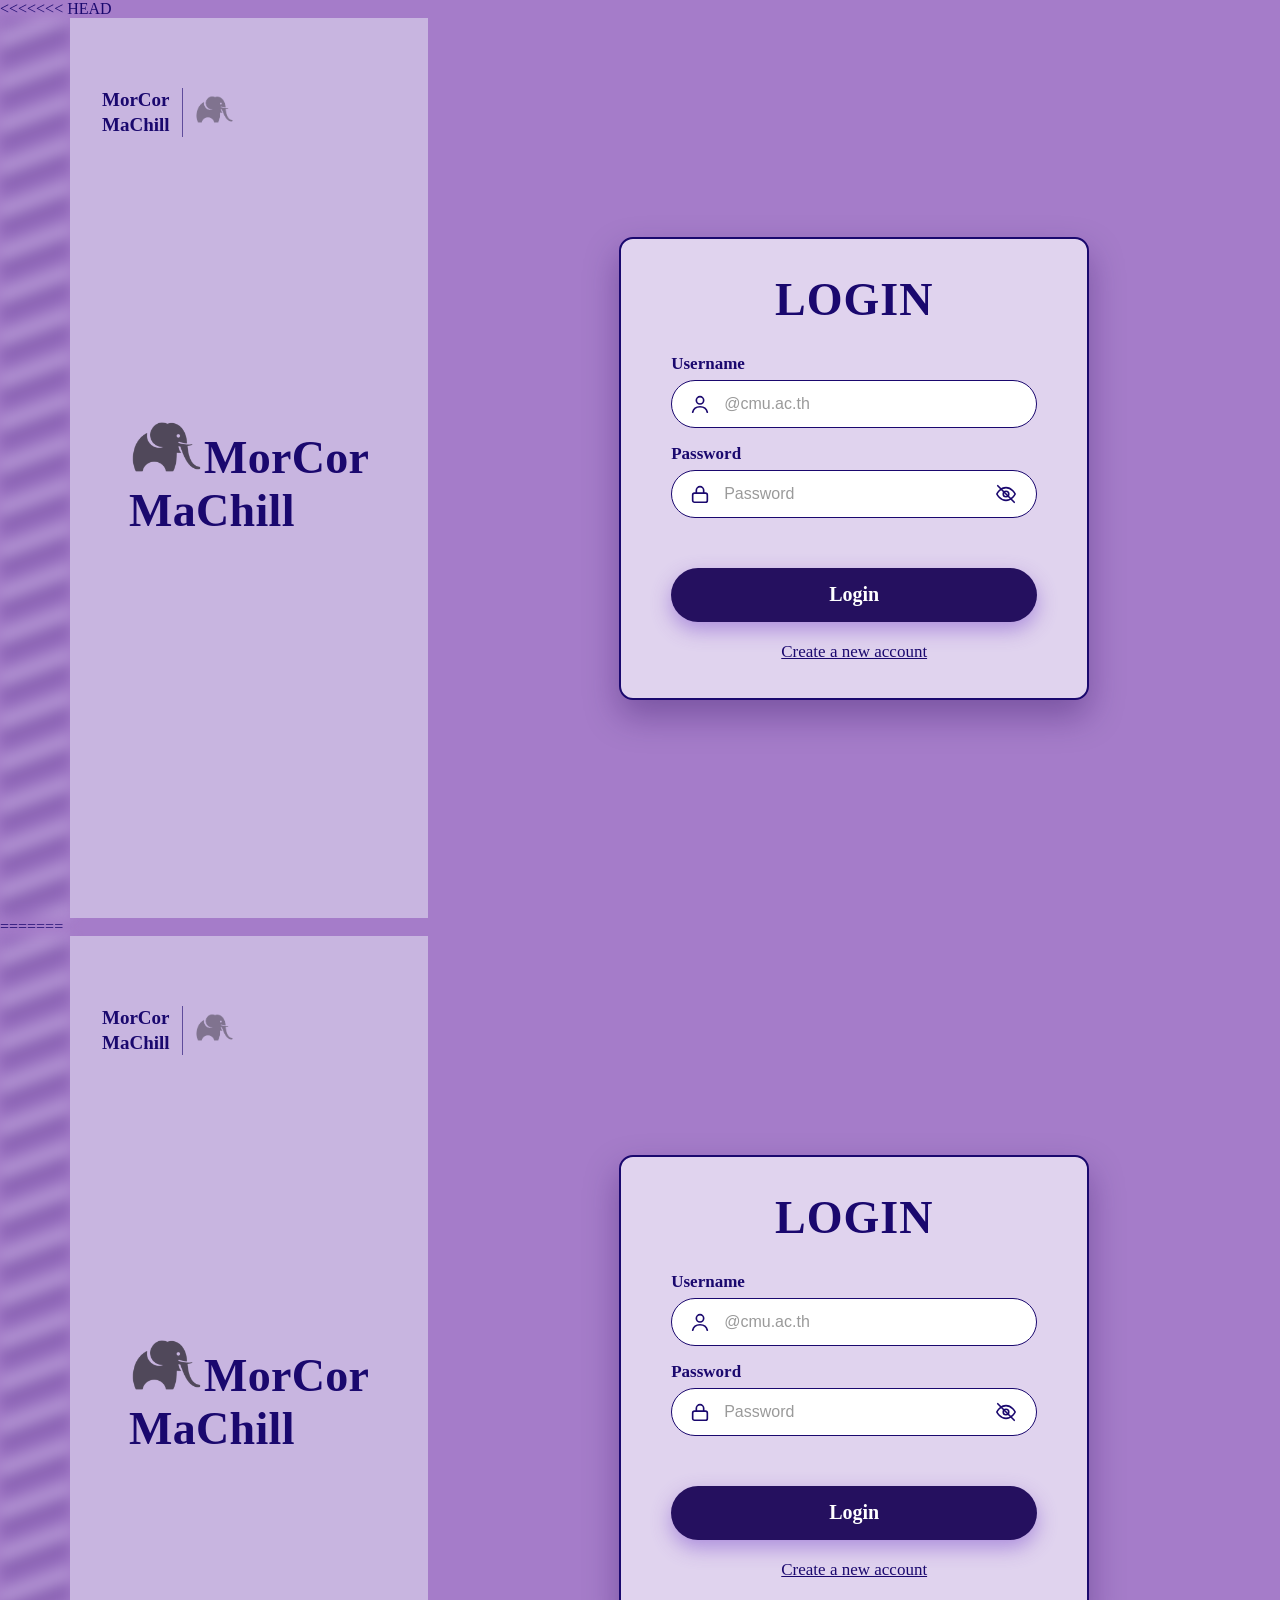
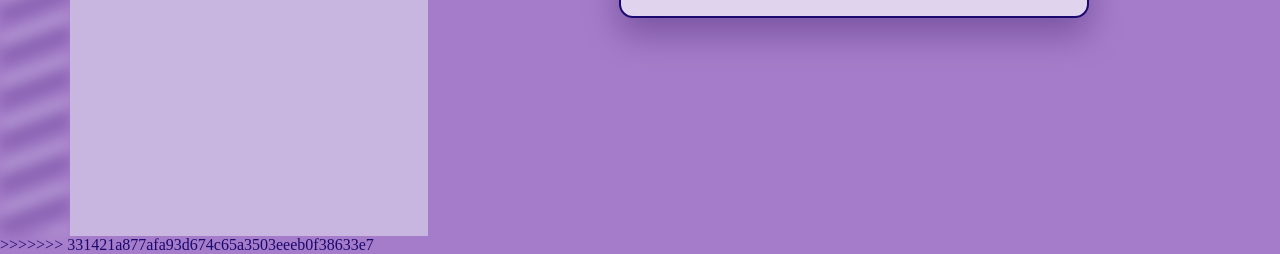
==== commit d75b3a32: "final" ====
--- a/index.html
+++ b/index.html
@@ -1,3 +1,4 @@
+<<<<<<< HEAD
 <!DOCTYPE html>
 <html lang="en">
 <head>
@@ -540,4 +541,598 @@
     });
   </script>
 </body>
+=======
+<!DOCTYPE html>
+<html lang="en">
+<head>
+  <meta charset="UTF-8">
+  <script>
+    try { if (!JSON.parse(localStorage.getItem('cmuh-session'))) throw 0; }
+    catch (e) { location.replace('login.html'); }
+  </script>
+  <meta name="viewport" content="width=device-width, initial-scale=1, viewport-fit=cover">
+  <title>MorCor MaChill</title>
+  <link href="https://fonts.googleapis.com/css2?family=Gelasio:wght@600;700&family=Noto+Sans+Thai:wght@400;600&display=swap" rel="stylesheet">
+  <script>
+    (function () {
+      try {
+        var theme = localStorage.getItem('cmuh-theme');
+        if (theme) document.documentElement.dataset.theme = theme;
+      } catch (e) {}
+    })();
+  </script>
+  <link rel="stylesheet" href="style.css">
+  <style>
+    .status-badge {
+      display: inline-block;
+      padding: 2px 8px;
+      border-radius: 999px;
+      font: 700 10px 'Gelasio', serif;
+      margin-left: 6px;
+      vertical-align: middle;
+    }
+    .status-badge.open { background: #2e7d32; color: #fff; }
+    .status-badge.full { background: #c62828; color: #fff; }
+    .status-badge.pending { background: #e65100; color: #fff; }
+    .bookmark-btn {
+      background: none;
+      border: 0;
+      cursor: pointer;
+      font-size: 16px;
+      padding: 4px;
+      float: right;
+      color: var(--muted);
+    }
+    .bookmark-btn.saved { color: #fbc02d; }
+    .cmt-box { margin-bottom: 8px; }
+    .cmt-main { padding: 10px 14px; background: var(--bar); border-radius: 14px; font-size: 14px; }
+    .cmt-replies { margin-left: 20px; margin-top: 6px; display: flex; flex-direction: column; gap: 6px; }
+    .cmt-reply { padding: 8px 12px; background: var(--field); border-radius: 12px; font-size: 13px; }
+    .tag-header { 
+      display: flex; 
+      justify-content: space-between; 
+      align-items: center; 
+      padding: 20px 24px; 
+      background: var(--card); 
+      border-radius: 20px; 
+      margin-bottom: 16px; 
+      box-shadow: 0 4px 20px rgba(0,0,0,0.08);
+    }
+    .tag-title { font: 700 28px 'Gelasio', serif; margin: 0; color: var(--ink); }
+    .interest-fav-btn { 
+      background: var(--bar); 
+      border: 0; 
+      cursor: pointer; 
+      font-size: 22px; 
+      width: 44px;
+      height: 44px;
+      border-radius: 50%;
+      display: flex;
+      align-items: center;
+      justify-content: center;
+      color: var(--muted); 
+      transition: all 0.2s; 
+    }
+    .interest-fav-btn:hover { transform: scale(1.1); background: var(--field); }
+    .interest-fav-btn.saved { color: #e91e63; background: rgba(233, 30, 99, 0.1); }
+  </style>
+</head>
+<body>
+  <div class="app">
+
+    <div class="logo"><a href="index.html">MorCor<br>MaChill</a></div>
+
+    <label class="search">
+      <svg viewBox="0 0 24 24" style="font-size:28px"><circle cx="11" cy="11" r="7"/><path d="M21 21l-5-5"/></svg>
+      <input id="q" type="search" placeholder="Search posts or #tags">
+    </label>
+
+    <aside class="side">
+      <a class="post-btn" href="post.html">Post!</a>
+      <div class="tags" id="tags"></div>
+    </aside>
+
+    <main class="feed" id="feed"></main>
+
+    <aside class="right">
+      <a class="mid on" href="index.html" title="Home">
+        <svg viewBox="0 0 24 24"><path d="M3 11l9-8 9 8"/><path d="M5 10v10h5v-6h4v6h5V10"/></svg>
+      </a>
+      <a class="mid" href="profile.html" title="Profile">
+        <svg viewBox="0 0 24 24"><circle cx="12" cy="12" r="10"/><circle cx="12" cy="10" r="3.2"/><path d="M5.5 19c1.5-3 4-4 6.5-4s5 1 6.5 4"/></svg>
+      </a>
+      <a class="mid" href="message.html" title="Messages">
+        <svg viewBox="0 0 24 24"><rect x="3" y="5" width="18" height="14" rx="2"/><path d="M3 7l9 7 9-7"/></svg>
+        <span class="badge" id="badge" hidden></span>
+      </a>
+      <a class="mid" href="notifications.html" title="Notifications">
+        <svg viewBox="0 0 24 24"><path d="M18 8A6 6 0 0 0 6 8c0 7-3 9-3 9h18s-3-2-3-9"/><path d="M13.73 21a2 2 0 0 1-3.46 0"/></svg>
+        <span class="badge" id="notifBadge" hidden></span>
+      </a>
+      <button class="mid" id="theme" title="Toggle theme">
+        <svg viewBox="0 0 24 24"><circle cx="12" cy="12" r="3"/><path d="M12 2v3M12 19v3M2 12h3M19 12h3M5 5l2 2M17 17l2 2M19 5l-2 2M7 17l-2 2"/></svg>
+      </button>
+      <button class="mid" id="logout" title="Log out">
+        <svg viewBox="0 0 24 24"><path d="M9 21H5a2 2 0 0 1-2-2V5a2 2 0 0 1 2-2h4"/><path d="M16 17l5-5-5-5"/><path d="M21 12H9"/></svg>
+      </button>
+    </aside>
+
+  </div>
+
+  <dialog id="view"></dialog>
+
+  <dialog id="ask" class="ask">
+    <h3 id="askTitle"></h3>
+    <p id="askText"></p>
+    <div class="row">
+      <button id="askNo">Cancel</button>
+      <button class="go" id="askOk">OK</button>
+    </div>
+  </dialog>
+
+  <script>
+    const POSTS_KEY = 'cmuh-posts2';
+    const SESSION_KEY = 'cmuh-session';
+    const MESSAGES_KEY = 'cmuh-messages';
+    const BOOKMARKS_KEY = 'cmuh-bookmarks';
+    const NOTIFS_KEY = 'cmuh-notifs';
+    const DEFAULT_TAGS = ['#sports', '#running', '#basketball', '#football', '#swimmingwithus'];
+    const DEFAULT_AVATAR = 'pic/profile.png';
+
+    const sessionUser = load(SESSION_KEY, {}).username || 'CMU';
+    const ME = sessionUser.split('@')[0].toLowerCase();
+    const PROFILE_KEY = 'cmuh-profile:' + sessionUser;
+
+    const $ = (id) => document.getElementById(id);
+
+    function load(key, fallback) {
+      try { return JSON.parse(localStorage.getItem(key)) ?? fallback; }
+      catch (e) { return fallback; }
+    }
+
+    function save(key, value) {
+      try { localStorage.setItem(key, JSON.stringify(value)); } catch (e) {}
+    }
+
+    function esc(text) {
+      const map = { '&': '&amp;', '<': '&lt;', '>': '&gt;', '"': '&quot;', "'": '&#39;' };
+      return String(text).replace(/[&<>"']/g, (ch) => map[ch]);
+    }
+
+    function timeAgo(time) {
+      const min = Math.floor((Date.now() - time) / 60000);
+      if (min < 1) return 'just now';
+      if (min < 60) return `${min} min ago`;
+      const hr = Math.floor(min / 60);
+      return hr < 24 ? `${hr} h ago` : `${Math.floor(hr / 24)} d ago`;
+    }
+
+    function ask(title, text, okLabel, danger) {
+      return new Promise((resolve) => {
+        const dlg = $('ask');$('askTitle').textContent = title;
+        $('askText').textContent = text;
+        $('askOk').textContent = okLabel;
+        $('askOk').className = danger ? 'go danger' : 'go';
+        const done = (value) => { dlg.close(); resolve(value); };
+        $('askOk').onclick = () => done(true);$('askNo').onclick = () => done(false);
+        dlg.oncancel = () => resolve(false);
+        dlg.showModal();
+      });
+    }
+
+    function avatarHtml(name) {
+      const profile = load('cmuh-profile:' + String(name).toLowerCase() + '@cmu.ac.th', {});
+      return profile.avatar
+        ? `<img src="${profile.avatar}" alt="">`
+        : `<img class="default" src="${DEFAULT_AVATAR}" alt="">`;
+    }
+
+    function updateBadges() {
+      const lastReadMsg = load('cmuh-read:' + ME, {});
+      const nMsg = load(MESSAGES_KEY, []).filter((m) => m.to === ME && m.t > (lastReadMsg[m.from] || 0)).length;
+      $('badge').textContent = nMsg > 9 ? '9+' : nMsg;
+      $('badge').hidden = !nMsg;
+
+      const notifs = load(NOTIFS_KEY, []).filter(n => n.to.toLowerCase() === ME && !n.read);
+      $('notifBadge').textContent = notifs.length > 9 ? '9+' : notifs.length;
+      $('notifBadge').hidden = !notifs.length;
+    }
+
+    let posts = load(POSTS_KEY, [{
+      id: 1,
+      author: 'Mint',
+      title: 'GO JOGGING',
+      location: 'Huay Kaew Reservoir, Chiang Mai',
+      max: 11,
+      interest: ['running', 'healthy', 'meeting'],
+      details: "Let's go jogging together......",
+      t: Date.now() - 3600000,
+      members: ['Mint', 'Ton', 'Fah'],
+      pending: [],
+      comments: []
+    }]);
+
+    let activeTag = null;
+    let currentId = null;
+    let replyingTo = null;
+
+    const savePosts = () => save(POSTS_KEY, posts);
+
+    function getBookmarks() {
+      const bms = load(BOOKMARKS_KEY, {});
+      return bms[ME] || [];
+    }
+
+    function toggleBookmark(postId, e) {
+      e.stopPropagation();
+      const bms = load(BOOKMARKS_KEY, {});
+      let userBms = bms[ME] || [];
+      if (userBms.includes(postId)) {
+        userBms = userBms.filter(id => id !== postId);
+      } else {
+        userBms.push(postId);
+      }
+      bms[ME] = userBms;
+      save(BOOKMARKS_KEY, bms);
+      render();
+      if ($('view').open) drawView();
+    }
+
+    function toggleInterestFavorite(tagText) {
+      let profile = load(PROFILE_KEY, { full: '', bio: '', interests: [], avatar: '', faculty: '' });
+      if (!profile.interests) profile.interests = [];
+      
+      const cleanTag = tagText.replace(/^#/, '').toLowerCase();
+      if (profile.interests.map(t => t.toLowerCase()).includes(cleanTag)) {
+        profile.interests = profile.interests.filter(t => t.toLowerCase() !== cleanTag);
+      } else {
+        profile.interests.push(cleanTag);
+      }
+      save(PROFILE_KEY, profile);
+      render();
+    }
+
+    function chipsHtml(post) {
+      return post.interest.map((t) => `<span class="chip">#${esc(t)}</span>`).join('');
+    }
+
+    function postCard(p) {
+      const isFull = p.members.length >= p.max;
+      const statusBadge = isFull 
+        ? '<span class="status-badge full">FULL</span>' 
+        : '<span class="status-badge open">OPEN</span>';
+      
+      const userBms = getBookmarks();
+      const isBookmarked = userBms.includes(p.id);
+      const bmClass = isBookmarked ? 'bookmark-btn saved' : 'bookmark-btn';
+      const bmIcon = isBookmarked ? '★' : '☆';
+
+      return `
+        <article class="post" data-id="${p.id}">
+          <button class="${bmClass}" onclick="toggleBookmark(${p.id}, event)" title="Bookmark post">${bmIcon}</button>
+          <a class="head author-link" href="profile.html?user=${encodeURIComponent(p.author)}" title="View ${esc(p.author)}'s profile">
+            <span class="avatar">${avatarHtml(p.author)}</span>
+            <div>
+              <div class="name">${esc(p.author)}</div>
+              <div class="time">${timeAgo(p.t)}</div>
+            </div>
+          </a>
+          <h3>${esc(p.title)} ${statusBadge}</h3>
+          <div class="meta">Location: ${esc(p.location)} | Members: ${p.members.length}/${p.max}</div>
+          <div class="chips">${chipsHtml(p)}</div>
+        </article>`;
+    }
+
+    function renderTags() {
+      const tags = new Set(DEFAULT_TAGS);
+      posts.forEach((p) => p.interest.forEach((t) => tags.add('#' + t.toLowerCase())));
+
+      $('tags').innerHTML = [...tags].map((t) =>
+        `<button class="tag ${t === activeTag ? 'on' : ''}" data-t="${esc(t)}">${esc(t)}</button>`
+      ).join('');
+    }
+
+    function render() {
+      const query = $('q').value.trim().toLowerCase();
+
+      const list = posts.filter((p) => {
+        const tagOk = !activeTag || p.interest.some((t) => '#' + t.toLowerCase() === activeTag);
+        const text = (p.title + p.details + p.location + p.author + p.interest.join(' ')).toLowerCase();
+        return tagOk && (!query || text.includes(query));
+      });
+
+      let headerHtml = '';
+      if (activeTag) {
+        let profile = load(PROFILE_KEY, { interests: [] });
+        let isFav = (profile.interests || []).map(t => t.toLowerCase()).includes(activeTag.replace(/^#/, '').toLowerCase());
+        headerHtml = `
+          <div class="tag-header">
+            <h2 class="tag-title">${esc(activeTag)}</h2>
+            <button class="interest-fav-btn ${isFav ? 'saved' : ''}" onclick="toggleInterestFavorite('${esc(activeTag)}')" title="Save interest">♥</button>
+          </div>
+        `;
+      }
+
+      $('feed').innerHTML = headerHtml + (list.length
+        ? list.map(postCard).join('')
+        : '<div class="empty">No posts match your search</div>');
+
+      renderTags();
+    }
+
+    function drawView() {
+      const p = posts.find((x) => x.id === currentId);
+      if (!p) return;
+
+      if (!p.members) p.members = [p.author];
+      if (!p.pending) p.pending = [];
+      if (!p.comments) p.comments = [];
+
+      const isOwner = p.author.toLowerCase() === ME;
+      const joined = p.members.map(m => m.toLowerCase()).includes(ME);
+      const pending = p.pending.map(m => m.toLowerCase()).includes(ME);
+      const full = p.members.length >= p.max;
+
+      let joinLabel = 'JOIN';
+      if (joined) joinLabel = 'LEAVE';
+      else if (pending) joinLabel = 'PENDING APPROVAL';
+      else if (full) joinLabel = 'FULL';
+
+      const mapUrl = `https://maps.google.com/maps?q=${encodeURIComponent(p.location)}&output=embed`;
+      const directMapUrl = `https://www.google.com/maps/search/?api=1&query=${encodeURIComponent(p.location)}`;
+
+      const userBms = getBookmarks();
+      const isBookmarked = userBms.includes(p.id);
+
+      let pendingBoxHtml = '';
+      if (isOwner && p.pending && p.pending.length > 0) {
+        pendingBoxHtml = `
+          <h4 style="color:#e65100;">Pending Join Requests</h4>
+          <div style="display:flex; flex-direction:column; gap:6px; margin-bottom:12px;">
+            ${p.pending.map(user => `
+              <div style="display:flex; justify-content:space-between; align-items:center; background:var(--bar); padding:8px 12px; border-radius:10px;">
+                <a href="profile.html?user=${encodeURIComponent(user)}" target="_blank" style="color:inherit; text-decoration:none; font-weight:600; display:flex; align-items:center; gap:6px;">
+                  <span style="width:24px;height:24px;border-radius:50%;overflow:hidden;display:inline-block;"><img src="${avatarHtml(user).match(/src="([^"]*)"/)?.[1] || DEFAULT_AVATAR}" style="width:100%;height:100%;object-fit:cover;"></span>
+                  <span>${esc(user)} ↗</span>
+                </a>
+                <div style="display:flex; gap:6px;">
+                  <button class="join" style="padding:4px 10px; font-size:14px; background:#2e7d32;" onclick="handleRequest(${p.id}, '${esc(user)}', true)">Accept</button>
+                  <button class="join" style="padding:4px 10px; font-size:14px; background:#c62828;" onclick="handleRequest(${p.id}, '${esc(user)}', false)">Reject</button>
+                </div>
+              </div>
+            `).join('')}
+          </div>
+        `;
+      }
+
+      const mainComments = p.comments.filter(c => !c.parentId);
+      const renderCommentItem = (c) => {
+        const replies = p.comments.filter(r => r.parentId === c.id);
+        return `
+          <div class="cmt-box">
+            <div class="cmt-main">
+              <div><b>${esc(c.name)}</b>${esc(c.text)}</div>
+              <button style="background:none; border:0; color:var(--muted); font-size:12px; cursor:pointer; padding:4px 0 0;" onclick="setReply(${c.id})">Reply</button>
+            </div>
+            ${replies.length > 0 ? `
+              <div class="cmt-replies">
+                ${replies.map(r => `
+                  <div class="cmt-reply">
+                    <div><b>${esc(r.name)}</b>${esc(r.text)}</div>
+                  </div>
+                `).join('')}
+              </div>
+            ` : ''}
+          </div>`;
+      };
+
+      const placeholderText = replyingTo ? `Replying to comment... (Press Enter)` : `Write a comment and press Enter`;
+
+      $('view').innerHTML = `
+        <div class="detail">
+          <div class="top">
+            <div>
+              <h2>${esc(p.title)}</h2>
+              <h4 style="margin-top:10px">Members (${p.members.length}/${p.max})</h4>
+            </div>
+            <div style="display:flex; gap:8px; align-items:center;">
+              <button class="join" onclick="toggleBookmark(${p.id}, event); drawView();" style="background:var(--chip); color:var(--ink); padding:10px 14px;">${isBookmarked ? 'Saved' : 'Save'}</button>
+              <button class="join ${joined || pending ? 'on' : ''}" id="join" ${(full && !joined && !pending) || (pending && !isOwner) ? 'disabled' : ''}>${joinLabel}</button>
+            </div>
+          </div>
+
+          <div class="time">by <a class="author-link" href="profile.html?user=${encodeURIComponent(p.author)}">${esc(p.author)}</a></div>
+          <p style="margin:8px 0">${esc(p.details)}</p>
+          <div class="chips">${chipsHtml(p)}</div>
+
+          ${pendingBoxHtml}
+
+          <h4>Location <a href="${directMapUrl}" target="_blank" style="font-size:13px; font-weight:normal; margin-left:10px; color:var(--brand);">Open in Google Maps ↗</a></h4>
+          <div class="time" style="margin-bottom:6px">Location: ${esc(p.location)}</div>
+          <iframe loading="lazy" src="${mapUrl}"></iframe>
+
+          <h4>Comment</h4>
+          ${mainComments.map(renderCommentItem).join('')}
+          ${replyingTo ? `<div style="font-size:12px; color:var(--muted); margin-bottom:4px;">Replying to comment <button style="background:none; border:0; color:var(--brand); cursor:pointer;" onclick="cancelReply()">Cancel</button></div>` : ''}
+          <input id="cin" placeholder="${placeholderText}" maxlength="300">
+
+          <div class="row">
+            ${isOwner ? '<button id="del" class="del">Delete post</button>' : ''}
+            <button id="close">Close</button>
+          </div>
+        </div>`;
+    }
+
+    window.setReply = function(commentId) {
+      replyingTo = commentId;
+      drawView();
+      $('cin').focus();
+    };
+
+    window.cancelReply = function() {
+      replyingTo = null;
+      drawView();
+    };
+
+    window.handleRequest = function(postId, applicant, accept) {
+      let p = posts.find(x => x.id === postId);
+      if (!p) return;
+      p.pending = p.pending.filter(u => u.toLowerCase() !== applicant.toLowerCase());
+      if (accept) {
+        if (!p.members.map(m => m.toLowerCase()).includes(applicant.toLowerCase())) {
+          p.members.push(applicant);
+        }
+      }
+      savePosts();
+
+      let notifs = load(NOTIFS_KEY, []);
+      notifs.unshift({
+        id: Date.now(),
+        to: applicant,
+        text: accept ? `Your request to join "${p.title}" was accepted!` : `Your request to join "${p.title}" was rejected.`,
+        t: Date.now(),
+        read: false
+      });
+      save(NOTIFS_KEY, notifs);
+
+      drawView();
+      render();
+    };
+
+    $('feed').addEventListener('click', (e) => {
+      if (e.target.closest('a') || e.target.closest('button.bookmark-btn') || e.target.closest('button.interest-fav-btn')) return;
+      const card = e.target.closest('.post');
+      if (!card) return;
+      currentId = Number(card.dataset.id);
+      replyingTo = null;
+      drawView();
+      $('view').showModal();
+    });
+
+    $('tags').addEventListener('click', (e) => {
+      const btn = e.target.closest('.tag');
+      if (!btn) return;
+      activeTag = activeTag === btn.dataset.t ? null : btn.dataset.t;
+      render();
+    });
+
+    $('view').addEventListener('click', async (e) => {
+      const p = posts.find((x) => x.id === currentId);
+
+      if (e.target.id === 'close' || e.target === $('view')) {$('view').close();
+        return;
+      }
+
+      if (e.target.id === 'del' && p && p.author.toLowerCase() === ME) {
+        if (!await ask('Delete this post?', 'This post will be removed permanently.', 'Delete', true)) return;
+        posts = posts.filter((x) => x.id !== p.id);
+        savePosts();
+        $('view').close();
+        render();
+        return;
+      }
+
+      if (e.target.id === 'join' && p) {
+        if (!p.members) p.members = [p.author];
+        if (!p.pending) p.pending = [];
+
+        const isMember = p.members.map(m => m.toLowerCase()).includes(ME);
+        const isPending = p.pending.map(m => m.toLowerCase()).includes(ME);
+
+        if (isMember) {
+          if (p.author.toLowerCase() === ME) {
+            alert("Owner cannot leave the activity.");
+            return;
+          }
+          p.members = p.members.filter(m => m.toLowerCase() !== ME);
+        } else if (isPending) {
+          p.pending = p.pending.filter(m => m.toLowerCase() !== ME);
+        } else {
+          p.pending.push(ME);
+          let notifs = load(NOTIFS_KEY, []);
+          notifs.unshift({
+            id: Date.now(),
+            to: p.author,
+            text: `${ME} wants to join your activity "${p.title}"`,
+            t: Date.now(),
+            read: false
+          });
+          save(NOTIFS_KEY, notifs);
+        }
+        savePosts();
+        drawView();
+        render();
+      }
+    });
+
+    $('view').addEventListener('keydown', (e) => {
+      if (e.target.id !== 'cin' || e.key !== 'Enter') return;
+
+      const text = e.target.value.trim();
+      const p = posts.find((x) => x.id === currentId);
+      if (!text || !p) return;
+
+      if (!p.comments) p.comments = [];
+      p.comments.push({ id: Date.now(), parentId: replyingTo, name: ME, text, t: Date.now() });
+
+      let notifs = load(NOTIFS_KEY, []);
+      let targetUser = p.author;
+      if (replyingTo) {
+        let parentCmt = p.comments.find(c => c.id === replyingTo);
+        if (parentCmt) targetUser = parentCmt.name;
+      }
+
+      if (targetUser.toLowerCase() !== ME.toLowerCase()) {
+        notifs.unshift({
+          id: Date.now(),
+          to: targetUser,
+          text: `${ME} replied to your comment in "${p.title}"`,
+          t: Date.now(),
+          read: false
+        });
+        save(NOTIFS_KEY, notifs);
+      }
+
+      replyingTo = null;
+      savePosts();
+      drawView();
+      $('cin').focus();
+    });
+
+    $('q').addEventListener('input', render);
+
+    $('theme').onclick = () => {
+      const root = document.documentElement;
+      const isDark = getComputedStyle(root).getPropertyValue('--bg').trim() === '#1b1818';
+      const next = isDark ? 'light' : 'dark';
+      root.dataset.theme = next;
+      try { localStorage.setItem('cmuh-theme', next); } catch (e) {}
+    };
+
+    $('logout').onclick = async () => {
+      if (!await ask('Log out?', 'You will need to log in again to use MorCor MaChill.', 'Log out')) return;
+      try { localStorage.removeItem(SESSION_KEY); } catch (e) {}
+      location.replace('login.html');
+    };
+
+    const params = new URLSearchParams(location.search);
+    activeTag = params.get('tag');
+    $('q').value = params.get('q') || '';
+
+    render();
+    updateBadges();
+
+    const openId = Number(params.get('post'));
+    if (openId && posts.some((p) => p.id === openId)) {
+      currentId = openId;
+      drawView();
+      $('view').showModal();
+    }
+
+    window.addEventListener('storage', (e) => {
+      if (e.key === MESSAGES_KEY || e.key === NOTIFS_KEY) updateBadges();
+    });
+  </script>
+</body>
+>>>>>>> 331421a877afa93d674c65a3503eeeb0f38633e7
 </html>
--- a/style.css
+++ b/style.css
@@ -1,3 +1,4 @@
+<<<<<<< HEAD
 /* ---------- 1. Colour variables and themes ---------- */
 :root {
   --bg: #f0e9e8;
@@ -1082,4 +1083,970 @@
 }
 
 .interest-fav-btn:hover { transform: scale(1.1); background: var(--field); }
-.interest-fav-btn.saved { color: #e91e63; background: rgba(233, 30, 99, .1); }+.interest-fav-btn.saved { color: #e91e63; background: rgba(233, 30, 99, .1); }
+=======
+/* ---------- 1. Colour variables and themes ---------- */
+:root {
+  --bg: #f0e9e8;
+  --card: #f5f5f5;
+  --chip: #d4d4d4;
+  --bar: #d9d9d9;
+  --field: #efe9e9;
+  --ink: #1a1a1a;
+  --muted: #666;
+  --icon: #444;
+  --brand: #1e0a78;
+  --brand-ink: #fff;
+
+  box-sizing: border-box;
+  padding-top: env(safe-area-inset-top, 0px);
+  padding-bottom: env(safe-area-inset-bottom, 0px);
+}
+
+/* Dark mode: follows the system setting */
+@media (prefers-color-scheme: dark) {
+  :root:not([data-theme="light"]) {
+    --bg: #1b1818;
+    --card: #272424;
+    --chip: #3a3636;
+    --bar: #383434;
+    --field: #3a3636;
+    --ink: #f1eded;
+    --muted: #aaa;
+    --icon: #ddd;
+    --brand: #5b45e0;
+  }
+}
+
+/* Dark mode: toggled manually with the theme button */
+:root[data-theme="dark"] {
+  --bg: #1b1818;
+  --card: #272424;
+  --chip: #3a3636;
+  --bar: #383434;
+  --field: #3a3636;
+  --ink: #f1eded;
+  --muted: #aaa;
+  --icon: #ddd;
+  --brand: #5b45e0;
+}
+
+
+/* ---------- 2. Base ---------- */
+* { box-sizing: border-box; }
+
+body {
+  margin: 0;
+  background: var(--bg);
+  color: var(--ink);
+  font-family: 'Noto Sans Thai', 'Gelasio', Georgia, sans-serif;
+}
+
+svg {
+  width: 1em;
+  height: 1em;
+  stroke: currentColor;
+  fill: none;
+  stroke-width: 1.8;
+  stroke-linecap: round;
+  stroke-linejoin: round;
+}
+
+[hidden] { display: none !important; }
+
+.logo {
+  font: 700 24px/1.1 'Gelasio', Georgia, serif;
+  text-align: center;
+  letter-spacing: .5px;
+}
+
+.logo a { color: inherit; text-decoration: none; }
+
+
+/* ---------- 3. Home page ---------- */
+.app {
+  max-width: 1200px;
+  margin: 0 auto;
+  padding: 20px;
+  display: grid;
+  grid-template-columns: 220px 1fr 180px;
+  grid-template-areas:
+    "logo search ."
+    "side feed   right";
+  gap: 20px 24px;
+  align-items: start;
+}
+
+.app .logo { grid-area: logo; }
+
+/* Search bar */
+.search {
+  grid-area: search;
+  display: flex;
+  align-items: center;
+  gap: 10px;
+  height: 48px;
+  padding: 0 18px;
+  background: var(--bar);
+  border-radius: 999px;
+}
+
+.search input {
+  flex: 1;
+  border: 0;
+  background: transparent;
+  color: var(--ink);
+  font: inherit;
+  outline: none;
+}
+
+/* Left column: Post! button and hashtags */
+.side {
+  grid-area: side;
+  display: flex;
+  flex-direction: column;
+  gap: 18px;
+  position: sticky;
+  top: 20px;
+}
+
+.post-btn {
+  display: flex;
+  align-items: center;
+  justify-content: center;
+  height: 64px;
+  background: var(--brand);
+  color: var(--brand-ink);
+  border: 0;
+  border-radius: 22px;
+  font: 700 20px 'Gelasio', Georgia, serif;
+  text-decoration: none;
+  cursor: pointer;
+}
+
+.post-btn:hover { filter: brightness(1.15); }
+
+.tags {
+  display: flex;
+  flex-wrap: wrap;
+  align-content: flex-start;
+  gap: 10px 8px;
+  min-height: 200px;
+  padding: 18px;
+  background: var(--card);
+  border-radius: 24px;
+}
+
+.tag {
+  padding: 3px 10px;
+  background: var(--chip);
+  color: var(--ink);
+  border: 0;
+  border-radius: 999px;
+  font: 700 11px 'Gelasio', serif;
+  cursor: pointer;
+}
+
+.tag.on { background: var(--brand); color: var(--brand-ink); }
+
+/* Post feed */
+.feed {
+  grid-area: feed;
+  display: flex;
+  flex-direction: column;
+  gap: 18px;
+  min-width: 0;
+}
+
+.post {
+  min-height: 130px;
+  padding: 16px 20px;
+  background: var(--card);
+  border-radius: 28px;
+  cursor: pointer;
+}
+
+.post h3 {
+  margin: 8px 0 2px 50px;
+  font: 700 20px 'Gelasio', 'Noto Sans Thai', Georgia, serif;
+}
+
+.head { display: flex; align-items: center; gap: 10px; }
+
+.avatar {
+  display: flex;
+  flex: none;
+  width: 40px;
+  height: 40px;
+  border-radius: 50%;
+  overflow: hidden;
+}
+
+.avatar img { width: 100%; height: 100%; object-fit: cover; }
+.avatar img.default { transform: scale(1.28); }
+
+.name { font-weight: 600; }
+.time { font-size: 12px; color: var(--muted); }
+.meta { margin-left: 50px; font-size: 13px; color: var(--muted); }
+
+.chips {
+  display: flex;
+  flex-wrap: wrap;
+  gap: 6px;
+  margin: 8px 0 0 50px;
+}
+
+.chip {
+  padding: 2px 10px;
+  background: var(--chip);
+  border-radius: 999px;
+  font: 700 11px 'Gelasio', serif;
+}
+
+.empty { padding: 40px; text-align: center; color: var(--muted); }
+
+/* Right column: home, profile, messages, theme, log out */
+.right {
+  grid-area: right;
+  display: flex;
+  flex-direction: column;
+  align-items: center;
+  gap: 18px;
+  padding: 30px 0;
+  background: var(--card);
+  border-radius: 28px;
+  position: sticky;
+  top: 20px;
+}
+
+.right button,
+.right a {
+  position: relative;
+  display: flex;
+  border: 0;
+  background: none;
+  color: var(--icon);
+  cursor: pointer;
+}
+
+.right .mid { font-size: 38px; }
+
+/* Narrow screens: columns stack and the right column becomes a bar */
+@media (max-width: 860px) {
+  .app {
+    grid-template-columns: 1fr;
+    grid-template-areas: "logo" "search" "side" "feed" "right";
+    padding: 14px;
+  }
+
+  .side,
+  .right { position: static; }
+
+  .right {
+    flex-direction: row;
+    justify-content: center;
+    gap: 28px;
+    padding: 16px;
+  }
+
+  .right .mid { font-size: 34px; }
+  .tags { min-height: 0; }
+}
+
+
+/* ---------- 4. Dialogs ---------- */
+dialog {
+  width: min(480px, 92vw);
+  padding: 22px;
+  background: var(--card);
+  color: var(--ink);
+  border: 0;
+  border-radius: 24px;
+}
+
+dialog::backdrop { background: rgba(0, 0, 0, .45); }
+
+dialog input {
+  width: 100%;
+  margin-top: 10px;
+  padding: 12px;
+  background: var(--bar);
+  color: var(--ink);
+  border: 0;
+  border-radius: 14px;
+  font: inherit;
+}
+
+/* Post detail dialog (index.html) */
+#view { width: min(540px, 94vw); max-height: 90vh; overflow: auto; }
+
+.detail h2 { margin: 0; font: 700 34px 'Gelasio', Georgia, serif; }
+
+.detail h4 {
+  margin: 14px 0 6px;
+  font: 700 20px 'Gelasio', 'Noto Sans Thai', Georgia, serif;
+}
+
+.detail .top {
+  display: flex;
+  justify-content: space-between;
+  align-items: flex-start;
+  gap: 12px;
+}
+
+.detail .chips { margin: 8px 0 0; }
+
+.detail iframe {
+  width: 100%;
+  height: 190px;
+  border: 0;
+  border-radius: 12px;
+}
+
+.join {
+  padding: 14px 22px;
+  background: var(--brand);
+  color: var(--brand-ink);
+  border: 0;
+  border-radius: 14px;
+  font: 700 18px 'Gelasio', serif;
+  cursor: pointer;
+}
+
+.join.on { background: var(--chip); color: var(--ink); }
+.join:disabled { opacity: .5; cursor: not-allowed; }
+
+.cmt {
+  margin-bottom: 8px;
+  padding: 8px 14px;
+  background: var(--bar);
+  border-radius: 14px;
+  font-size: 14px;
+}
+
+.cmt b { margin-right: 6px; }
+
+/* Button row at the bottom of every dialog */
+.row { display: flex; justify-content: flex-end; gap: 10px; margin-top: 14px; }
+
+.row button {
+  padding: 10px 20px;
+  background: var(--chip);
+  color: var(--ink);
+  border: 0;
+  border-radius: 14px;
+  font: inherit;
+  cursor: pointer;
+}
+
+.row .del { margin-right: auto; background: #c62828; color: #fff; }
+.row .del:hover { filter: brightness(1.15); }
+.row .go { background: var(--brand); color: var(--brand-ink); }
+.row .danger { background: #c62828; color: #fff; }
+
+/* Shared confirm dialog (log out, delete profile, remove friend) */
+.ask { width: min(380px, 92vw); }
+.ask h3 { margin: 0 0 8px; font: 700 22px 'Gelasio', 'Noto Sans Thai', Georgia, serif; }
+.ask p { margin: 0; color: var(--muted); }
+
+
+/* ---------- 5. Create Post page ---------- */
+.pg { position: relative; min-height: 100vh; padding: 48px 20px; }
+
+.pg .logo { position: absolute; top: 30px; left: 30px; text-align: left; }
+
+.panel {
+  display: flex;
+  flex-direction: column;
+  gap: 14px;
+  width: 100%;
+  max-width: 600px;
+  margin: 0 auto;
+  padding: 32px 36px;
+  background: var(--card);
+  border-radius: 32px;
+  box-shadow: 0 8px 30px rgba(0, 0, 0, .12);
+}
+
+.panel h1 { margin: 0; font: 400 22px 'Gelasio', 'Noto Sans Thai', Georgia, serif; }
+
+.panel input,
+.panel textarea {
+  width: 100%;
+  padding: 14px 20px;
+  background: var(--field);
+  color: var(--ink);
+  border: 0;
+  border-radius: 999px;
+  font: inherit;
+  font-size: 17px;
+  outline: none;
+}
+
+.panel textarea { min-height: 180px; border-radius: 28px; resize: vertical; }
+
+/* Location and max people row */
+.r2 { display: flex; gap: 12px; }
+.r2 input:first-child { flex: 1; min-width: 0; }
+.r2 input:last-child { flex: none; width: 120px; }
+
+.send {
+  align-self: center;
+  margin-top: 10px;
+  padding: 16px 70px;
+  background: #fbfd9b;
+  color: #000;
+  border: 0;
+  border-radius: 999px;
+  font: inherit;
+  font-size: 24px;
+  cursor: pointer;
+}
+
+.back { align-self: center; color: var(--muted); text-decoration: none; }
+
+@media (max-width: 960px) {
+  .pg .logo { position: static; margin-bottom: 20px; text-align: center; }
+}
+
+@media (max-width: 520px) {
+  .panel { padding: 24px 18px; }
+}
+
+
+/* ---------- 6. Login and Sign up page ---------- */
+.auth * { box-sizing: border-box; margin: 0; padding: 0; }
+
+body.auth {
+  margin: 0;
+  background: #a57cc9;
+  color: #1a086e;
+  font-family: 'Georgia', 'Times New Roman', serif;
+}
+
+.auth input,
+.auth button { font-family: inherit; }
+
+.auth .hidden { display: none !important; }
+
+/* Page layout: stripe, logo panel, form */
+.auth .wrap {
+  display: grid;
+  grid-template-columns: clamp(30px, 5.5vw, 70px) clamp(220px, 28vw, 360px) 1fr;
+  min-height: 100vh;
+}
+
+.auth .strip {
+  background: repeating-linear-gradient(160deg, #8e66b8 0 14px, #b79bd6 14px 30px, #7a53a6 30px 40px);
+  filter: blur(7px);
+  opacity: .75;
+}
+
+/* Left logo panel */
+.auth .brand {
+  position: relative;
+  display: flex;
+  align-items: center;
+  justify-content: center;
+  padding: 24px;
+  background: #c8b5e0;
+}
+
+.auth .mini {
+  position: absolute;
+  top: 70px;
+  left: 32px;
+  display: flex;
+  gap: 12px;
+  font-size: 19px;
+  font-weight: 700;
+  line-height: 1.3;
+}
+
+.auth .mini i { width: 1px; background: #1a086e; opacity: .6; }
+
+.auth .big {
+  font-size: clamp(30px, 3.6vw, 46px);
+  font-weight: 700;
+  line-height: 1.15;
+  letter-spacing: .3px;
+}
+
+.auth .mini img.logo { width: 45px; height: 45px; object-fit: contain; margin-left: 10px; opacity: .6; }
+.auth .big img.logo { width: 75px; height: 75px; object-fit: contain; opacity: .6; }
+
+/* Form card */
+.auth .stage { display: flex; align-items: center; justify-content: center; padding: 32px 20px; }
+
+.auth .card {
+  width: 100%;
+  max-width: 470px;
+  padding: 34px 50px 36px;
+  background: #e0d3ee;
+  border: 2px solid #1a086e;
+  border-radius: 14px;
+  box-shadow: 0 16px 34px rgba(40, 10, 90, .35);
+}
+
+.auth .header-banner {
+  margin-bottom: 28px;
+  text-align: center;
+  font-size: 46px;
+  font-weight: 700;
+  letter-spacing: 1px;
+}
+
+.auth .form-group { margin-bottom: 16px; }
+.auth .form-label { display: block; margin-bottom: 6px; font-size: 17px; font-weight: 700; }
+.auth .field { position: relative; }
+
+.auth .field svg {
+  position: absolute;
+  left: 18px;
+  top: 50%;
+  transform: translateY(-50%);
+  font-size: 22px;
+  color: #1a086e;
+}
+
+.auth .form-input {
+  width: 100%;
+  height: 48px;
+  padding: 0 20px 0 52px;
+  background: #fff;
+  color: #222;
+  border: 1.5px solid #1a086e;
+  border-radius: 999px;
+  font-family: Arial, Helvetica, sans-serif;
+  font-variant-numeric: lining-nums;
+  font-size: 16px;
+  outline: none;
+}
+
+.auth .form-input.has-eye { padding-right: 56px; }
+
+/* Hide the browser's built-in show-password / clear icons (Edge) so only our button shows */
+.auth input::-ms-reveal,
+.auth input::-ms-clear { display: none; }
+
+.auth .form-input::placeholder { color: #9a9a9a; }
+
+/* Show / hide password button: always visible, sits inside the password field */
+.auth .eye {
+  position: absolute;
+  top: 50%;
+  right: 14px;
+  display: flex;
+  align-items: center;
+  justify-content: center;
+  width: 34px;
+  height: 34px;
+  transform: translateY(-50%);
+  background: none;
+  border: 0;
+  border-radius: 50%;
+  color: #1a086e;
+  cursor: pointer;
+}
+
+.auth .eye:hover { background: rgba(26, 8, 110, .1); }
+
+.auth .field .eye svg {
+  position: static;
+  transform: none;
+  font-size: 22px;
+}
+.auth .form-input:focus { box-shadow: 0 0 0 3px rgba(26, 8, 110, .25); }
+
+.auth .msg { min-height: 20px; margin: 4px 0; text-align: center; font-size: 14px; color: #b3261e; }
+
+.auth .btn-action {
+  width: 100%;
+  height: 54px;
+  margin-top: 10px;
+  background: #25105f;
+  color: #fff;
+  border: 0;
+  border-radius: 999px;
+  font-size: 20px;
+  font-weight: 700;
+  cursor: pointer;
+  box-shadow: 0 8px 20px rgba(110, 60, 200, .45);
+  transition: transform .15s, filter .15s;
+}
+
+.auth .btn-action:hover { transform: translateY(-2px); filter: brightness(1.2); }
+
+.auth .toggle-link {
+  display: block;
+  margin: 20px auto 0;
+  background: none;
+  border: 0;
+  color: #1a086e;
+  font-size: 17px;
+  text-align: center;
+  text-decoration: underline;
+  white-space: pre-line;
+  cursor: pointer;
+}
+
+@media (max-width: 760px) {
+  .auth .wrap { grid-template-columns: 1fr; }
+  .auth .strip,
+  .auth .big { display: none; }
+  .auth .brand { justify-content: flex-start; padding: 22px 24px; }
+  .auth .mini { position: static; }
+  .auth .card { padding: 28px 24px; }
+  .auth .header-banner { font-size: 38px; }
+}
+
+
+/* ---------- 7. Profile page ---------- */
+.right a.on { color: var(--brand); }
+a.tag { text-decoration: none; }
+
+.pf { grid-area: feed; display: flex; flex-direction: column; gap: 16px; min-width: 0; }
+
+/* Header card: cover, avatar, name, bio */
+.pf-top { position: relative; padding-bottom: 20px; background: var(--card); border-radius: 28px; }
+
+.cover {
+  height: 120px;
+  background: linear-gradient(135deg, #9d8bd6, #cdb8ec);
+  border-radius: 28px 28px 0 0;
+}
+
+.pf-ava {
+  position: relative;
+  display: flex;
+  align-items: center;
+  justify-content: center;
+  width: 110px;
+  height: 110px;
+  margin: -62px auto 0;
+  background: var(--card);
+  border: 4px solid var(--brand);
+  border-radius: 50%;
+  overflow: hidden;
+  font-size: 70px;
+}
+
+.pf-ava img { width: 100%; height: 100%; object-fit: cover; }
+.pf-ava img.default { transform: scale(1.28); }
+
+.pf-info {
+  display: flex;
+  justify-content: space-between;
+  align-items: flex-start;
+  gap: 12px;
+  padding: 10px 28px 0;
+}
+
+.pf-info h2 { margin: 0; font: 700 28px 'Gelasio', Georgia, serif; }
+.pf-full { color: var(--muted); }
+.pf-bio { padding: 8px 28px 0; overflow-wrap: anywhere; }
+
+.pf-actions { display: flex; flex-wrap: wrap; justify-content: flex-end; gap: 10px; }
+
+.edit {
+  padding: 10px 20px;
+  background: var(--brand);
+  color: var(--brand-ink);
+  border: 0;
+  border-radius: 12px;
+  font: 700 16px 'Noto Sans Thai', sans-serif;
+  cursor: pointer;
+}
+
+.edit.alt { background: var(--chip); color: var(--ink); }
+
+a.edit { display: inline-block; text-decoration: none; }
+
+/* Settings menu (three dots, own profile only) */
+.pf-menu { position: absolute; top: 14px; right: 14px; z-index: 5; }
+
+.dots {
+  display: flex;
+  align-items: center;
+  justify-content: center;
+  width: 40px;
+  height: 40px;
+  background: rgba(255, 255, 255, .8);
+  color: #1a1a1a;
+  border: 0;
+  border-radius: 50%;
+  font-size: 24px;
+  cursor: pointer;
+}
+
+.dots:hover { background: #fff; }
+.dots svg { fill: currentColor; stroke: none; }
+
+.menu-list {
+  position: absolute;
+  top: 46px;
+  right: 0;
+  min-width: 200px;
+  padding: 6px;
+  background: var(--card);
+  border-radius: 16px;
+  box-shadow: 0 8px 24px rgba(0, 0, 0, .25);
+}
+
+.menu-list button {
+  display: block;
+  width: 100%;
+  padding: 10px 14px;
+  background: transparent;
+  color: var(--ink);
+  border: 0;
+  border-radius: 10px;
+  font: inherit;
+  text-align: left;
+  cursor: pointer;
+}
+
+.menu-list button:hover { background: var(--chip); }
+.menu-list .danger { color: #e04848; }
+
+/* Stats, interests, friends, posts */
+.stats { display: grid; grid-template-columns: repeat(3, 1fr); gap: 14px; }
+
+.stat {
+  padding: 14px 8px;
+  background: var(--card);
+  border: 1px solid var(--chip);
+  border-radius: 20px;
+  text-align: center;
+}
+
+.stat b { display: block; font-size: 22px; }
+.stat span { font-size: 13px; color: var(--muted); }
+
+.pf-int { padding: 20px 24px; background: var(--card); border-radius: 28px; }
+.pf-int h3 { margin: 0 0 10px; font: 700 18px 'Noto Sans Thai', sans-serif; }
+.pf-int .chips { margin: 0; }
+
+a.chip { color: inherit; text-decoration: none; }
+a.chip:hover { background: var(--bar); }
+
+.plist { display: flex; flex-direction: column; gap: 10px; }
+
+.pitem {
+  display: block;
+  padding: 12px 16px;
+  background: var(--field);
+  border-radius: 18px;
+  color: inherit;
+  text-decoration: none;
+}
+
+.pitem:hover { filter: brightness(.96); }
+.pitem b { font: 700 17px 'Gelasio', 'Noto Sans Thai', Georgia, serif; }
+.pitem .meta { margin: 2px 0 0; }
+.pitem .chips { margin: 6px 0 0; }
+
+/* Edit profile and change password dialogs */
+.form-error { min-height: 20px; margin-top: 10px; color: #e04848; font-size: 14px; }
+
+dialog textarea {
+  width: 100%;
+  min-height: 90px;
+  margin-top: 10px;
+  padding: 12px;
+  background: var(--bar);
+  color: var(--ink);
+  border: 0;
+  border-radius: 14px;
+  font: inherit;
+  resize: vertical;
+}
+
+dialog input[type="file"] { padding: 8px 0; background: none; }
+
+dialog input[type="file"]::file-selector-button {
+  margin-right: 12px;
+  padding: 8px 16px;
+  background: var(--chip);
+  color: var(--ink);
+  border: 0;
+  border-radius: 12px;
+  font: inherit;
+  cursor: pointer;
+}
+
+.flabel { display: block; margin-top: 14px; font-weight: 600; }
+.flabel small { display: block; font-weight: 400; color: var(--muted); }
+
+.remove-photo {
+  display: block;
+  margin-top: 8px;
+  padding: 8px 16px;
+  background: transparent;
+  color: #e04848;
+  border: 1.5px solid #e04848;
+  border-radius: 12px;
+  font: inherit;
+  cursor: pointer;
+}
+
+.remove-photo:disabled { opacity: .6; cursor: default; }
+
+@media (max-width: 520px) {
+  .stats { gap: 8px; }
+  .pf-info { flex-direction: column; }
+  .pf-actions { justify-content: flex-start; }
+}
+
+
+/* ---------- 8. Messages page ---------- */
+.author-link { color: inherit; text-decoration: none; }
+.author-link:hover .name,
+a.author-link:hover { text-decoration: underline; }
+
+/* Red unread counter on the mail icon */
+.badge {
+  position: absolute;
+  top: -6px;
+  right: -10px;
+  min-width: 18px;
+  height: 18px;
+  padding: 0 5px;
+  background: #e0245e;
+  color: #fff;
+  border-radius: 9px;
+  font: 700 11px/18px sans-serif;
+  text-align: center;
+}
+
+/* Conversation list (left column) */
+.convos {
+  display: flex;
+  flex-direction: column;
+  gap: 6px;
+  min-height: 200px;
+  padding: 12px;
+  background: var(--card);
+  border-radius: 24px;
+}
+
+.convo {
+  display: flex;
+  flex-direction: column;
+  align-items: flex-start;
+  gap: 2px;
+  width: 100%;
+  padding: 10px 12px;
+  background: transparent;
+  color: var(--ink);
+  border: 0;
+  border-radius: 14px;
+  font: inherit;
+  text-align: left;
+  cursor: pointer;
+}
+
+.convo:hover,
+.convo.on { background: var(--chip); }
+
+.convo b { display: flex; align-items: center; gap: 8px; }
+
+.convo .prev {
+  max-width: 100%;
+  overflow: hidden;
+  text-overflow: ellipsis;
+  white-space: nowrap;
+  font-size: 12px;
+  color: var(--muted);
+}
+
+.dot { width: 10px; height: 10px; background: #e0245e; border-radius: 50%; }
+
+/* Friends list under the conversations: tap a friend to start a chat */
+.friends-box { padding: 14px; background: var(--card); border-radius: 24px; }
+.friends-box h4 { margin: 0 0 10px; font: 700 16px 'Noto Sans Thai', sans-serif; }
+
+.fchips { display: flex; flex-wrap: wrap; gap: 8px; }
+
+.fchip {
+  padding: 6px 14px;
+  background: var(--chip);
+  color: var(--ink);
+  border: 0;
+  border-radius: 999px;
+  font: inherit;
+  font-size: 13px;
+  font-weight: 600;
+  cursor: pointer;
+}
+
+.fchip:hover,
+.fchip.on { background: var(--brand); color: var(--brand-ink); }
+
+/* Conversation (centre) */
+.thread {
+  display: flex;
+  flex-direction: column;
+  min-height: 420px;
+  background: var(--card);
+  border-radius: 28px;
+  overflow: hidden;
+}
+
+.t-head {
+  padding: 16px 22px;
+  border-bottom: 1px solid var(--chip);
+  font: 700 20px 'Gelasio', 'Noto Sans Thai', Georgia, serif;
+}
+
+.t-head a { color: inherit; text-decoration: none; }
+
+.t-body {
+  display: flex;
+  flex: 1;
+  flex-direction: column;
+  gap: 8px;
+  max-height: 55vh;
+  padding: 18px 22px;
+  overflow-y: auto;
+}
+
+.t-empty { margin: auto; padding: 20px; text-align: center; color: var(--muted); }
+
+.bubble {
+  max-width: 75%;
+  padding: 9px 14px;
+  background: var(--chip);
+  border-radius: 18px;
+  overflow-wrap: anywhere;
+  white-space: pre-wrap;
+}
+
+.bubble.me { align-self: flex-end; background: var(--brand); color: var(--brand-ink); }
+.bubble small { display: block; margin-top: 2px; font-size: 10px; opacity: .7; }
+
+.t-form { display: flex; gap: 10px; padding: 14px 18px; border-top: 1px solid var(--chip); }
+
+.t-form input {
+  flex: 1;
+  min-width: 0;
+  padding: 12px 16px;
+  background: var(--field);
+  color: var(--ink);
+  border: 0;
+  border-radius: 999px;
+  font: inherit;
+  outline: none;
+}
+
+.t-form button {
+  padding: 10px 22px;
+  background: var(--brand);
+  color: var(--brand-ink);
+  border: 0;
+  border-radius: 999px;
+  font: inherit;
+  font-weight: 700;
+  cursor: pointer;
+}
+>>>>>>> 331421a877afa93d674c65a3503eeeb0f38633e7
--- a/style.css
+++ b/style.css
@@ -1,3 +1,4 @@
+<<<<<<< HEAD
 /* ---------- 1. Colour variables and themes ---------- */
 :root {
   --bg: #f0e9e8;
@@ -1082,4 +1083,970 @@
 }
 
 .interest-fav-btn:hover { transform: scale(1.1); background: var(--field); }
-.interest-fav-btn.saved { color: #e91e63; background: rgba(233, 30, 99, .1); }+.interest-fav-btn.saved { color: #e91e63; background: rgba(233, 30, 99, .1); }
+=======
+/* ---------- 1. Colour variables and themes ---------- */
+:root {
+  --bg: #f0e9e8;
+  --card: #f5f5f5;
+  --chip: #d4d4d4;
+  --bar: #d9d9d9;
+  --field: #efe9e9;
+  --ink: #1a1a1a;
+  --muted: #666;
+  --icon: #444;
+  --brand: #1e0a78;
+  --brand-ink: #fff;
+
+  box-sizing: border-box;
+  padding-top: env(safe-area-inset-top, 0px);
+  padding-bottom: env(safe-area-inset-bottom, 0px);
+}
+
+/* Dark mode: follows the system setting */
+@media (prefers-color-scheme: dark) {
+  :root:not([data-theme="light"]) {
+    --bg: #1b1818;
+    --card: #272424;
+    --chip: #3a3636;
+    --bar: #383434;
+    --field: #3a3636;
+    --ink: #f1eded;
+    --muted: #aaa;
+    --icon: #ddd;
+    --brand: #5b45e0;
+  }
+}
+
+/* Dark mode: toggled manually with the theme button */
+:root[data-theme="dark"] {
+  --bg: #1b1818;
+  --card: #272424;
+  --chip: #3a3636;
+  --bar: #383434;
+  --field: #3a3636;
+  --ink: #f1eded;
+  --muted: #aaa;
+  --icon: #ddd;
+  --brand: #5b45e0;
+}
+
+
+/* ---------- 2. Base ---------- */
+* { box-sizing: border-box; }
+
+body {
+  margin: 0;
+  background: var(--bg);
+  color: var(--ink);
+  font-family: 'Noto Sans Thai', 'Gelasio', Georgia, sans-serif;
+}
+
+svg {
+  width: 1em;
+  height: 1em;
+  stroke: currentColor;
+  fill: none;
+  stroke-width: 1.8;
+  stroke-linecap: round;
+  stroke-linejoin: round;
+}
+
+[hidden] { display: none !important; }
+
+.logo {
+  font: 700 24px/1.1 'Gelasio', Georgia, serif;
+  text-align: center;
+  letter-spacing: .5px;
+}
+
+.logo a { color: inherit; text-decoration: none; }
+
+
+/* ---------- 3. Home page ---------- */
+.app {
+  max-width: 1200px;
+  margin: 0 auto;
+  padding: 20px;
+  display: grid;
+  grid-template-columns: 220px 1fr 180px;
+  grid-template-areas:
+    "logo search ."
+    "side feed   right";
+  gap: 20px 24px;
+  align-items: start;
+}
+
+.app .logo { grid-area: logo; }
+
+/* Search bar */
+.search {
+  grid-area: search;
+  display: flex;
+  align-items: center;
+  gap: 10px;
+  height: 48px;
+  padding: 0 18px;
+  background: var(--bar);
+  border-radius: 999px;
+}
+
+.search input {
+  flex: 1;
+  border: 0;
+  background: transparent;
+  color: var(--ink);
+  font: inherit;
+  outline: none;
+}
+
+/* Left column: Post! button and hashtags */
+.side {
+  grid-area: side;
+  display: flex;
+  flex-direction: column;
+  gap: 18px;
+  position: sticky;
+  top: 20px;
+}
+
+.post-btn {
+  display: flex;
+  align-items: center;
+  justify-content: center;
+  height: 64px;
+  background: var(--brand);
+  color: var(--brand-ink);
+  border: 0;
+  border-radius: 22px;
+  font: 700 20px 'Gelasio', Georgia, serif;
+  text-decoration: none;
+  cursor: pointer;
+}
+
+.post-btn:hover { filter: brightness(1.15); }
+
+.tags {
+  display: flex;
+  flex-wrap: wrap;
+  align-content: flex-start;
+  gap: 10px 8px;
+  min-height: 200px;
+  padding: 18px;
+  background: var(--card);
+  border-radius: 24px;
+}
+
+.tag {
+  padding: 3px 10px;
+  background: var(--chip);
+  color: var(--ink);
+  border: 0;
+  border-radius: 999px;
+  font: 700 11px 'Gelasio', serif;
+  cursor: pointer;
+}
+
+.tag.on { background: var(--brand); color: var(--brand-ink); }
+
+/* Post feed */
+.feed {
+  grid-area: feed;
+  display: flex;
+  flex-direction: column;
+  gap: 18px;
+  min-width: 0;
+}
+
+.post {
+  min-height: 130px;
+  padding: 16px 20px;
+  background: var(--card);
+  border-radius: 28px;
+  cursor: pointer;
+}
+
+.post h3 {
+  margin: 8px 0 2px 50px;
+  font: 700 20px 'Gelasio', 'Noto Sans Thai', Georgia, serif;
+}
+
+.head { display: flex; align-items: center; gap: 10px; }
+
+.avatar {
+  display: flex;
+  flex: none;
+  width: 40px;
+  height: 40px;
+  border-radius: 50%;
+  overflow: hidden;
+}
+
+.avatar img { width: 100%; height: 100%; object-fit: cover; }
+.avatar img.default { transform: scale(1.28); }
+
+.name { font-weight: 600; }
+.time { font-size: 12px; color: var(--muted); }
+.meta { margin-left: 50px; font-size: 13px; color: var(--muted); }
+
+.chips {
+  display: flex;
+  flex-wrap: wrap;
+  gap: 6px;
+  margin: 8px 0 0 50px;
+}
+
+.chip {
+  padding: 2px 10px;
+  background: var(--chip);
+  border-radius: 999px;
+  font: 700 11px 'Gelasio', serif;
+}
+
+.empty { padding: 40px; text-align: center; color: var(--muted); }
+
+/* Right column: home, profile, messages, theme, log out */
+.right {
+  grid-area: right;
+  display: flex;
+  flex-direction: column;
+  align-items: center;
+  gap: 18px;
+  padding: 30px 0;
+  background: var(--card);
+  border-radius: 28px;
+  position: sticky;
+  top: 20px;
+}
+
+.right button,
+.right a {
+  position: relative;
+  display: flex;
+  border: 0;
+  background: none;
+  color: var(--icon);
+  cursor: pointer;
+}
+
+.right .mid { font-size: 38px; }
+
+/* Narrow screens: columns stack and the right column becomes a bar */
+@media (max-width: 860px) {
+  .app {
+    grid-template-columns: 1fr;
+    grid-template-areas: "logo" "search" "side" "feed" "right";
+    padding: 14px;
+  }
+
+  .side,
+  .right { position: static; }
+
+  .right {
+    flex-direction: row;
+    justify-content: center;
+    gap: 28px;
+    padding: 16px;
+  }
+
+  .right .mid { font-size: 34px; }
+  .tags { min-height: 0; }
+}
+
+
+/* ---------- 4. Dialogs ---------- */
+dialog {
+  width: min(480px, 92vw);
+  padding: 22px;
+  background: var(--card);
+  color: var(--ink);
+  border: 0;
+  border-radius: 24px;
+}
+
+dialog::backdrop { background: rgba(0, 0, 0, .45); }
+
+dialog input {
+  width: 100%;
+  margin-top: 10px;
+  padding: 12px;
+  background: var(--bar);
+  color: var(--ink);
+  border: 0;
+  border-radius: 14px;
+  font: inherit;
+}
+
+/* Post detail dialog (index.html) */
+#view { width: min(540px, 94vw); max-height: 90vh; overflow: auto; }
+
+.detail h2 { margin: 0; font: 700 34px 'Gelasio', Georgia, serif; }
+
+.detail h4 {
+  margin: 14px 0 6px;
+  font: 700 20px 'Gelasio', 'Noto Sans Thai', Georgia, serif;
+}
+
+.detail .top {
+  display: flex;
+  justify-content: space-between;
+  align-items: flex-start;
+  gap: 12px;
+}
+
+.detail .chips { margin: 8px 0 0; }
+
+.detail iframe {
+  width: 100%;
+  height: 190px;
+  border: 0;
+  border-radius: 12px;
+}
+
+.join {
+  padding: 14px 22px;
+  background: var(--brand);
+  color: var(--brand-ink);
+  border: 0;
+  border-radius: 14px;
+  font: 700 18px 'Gelasio', serif;
+  cursor: pointer;
+}
+
+.join.on { background: var(--chip); color: var(--ink); }
+.join:disabled { opacity: .5; cursor: not-allowed; }
+
+.cmt {
+  margin-bottom: 8px;
+  padding: 8px 14px;
+  background: var(--bar);
+  border-radius: 14px;
+  font-size: 14px;
+}
+
+.cmt b { margin-right: 6px; }
+
+/* Button row at the bottom of every dialog */
+.row { display: flex; justify-content: flex-end; gap: 10px; margin-top: 14px; }
+
+.row button {
+  padding: 10px 20px;
+  background: var(--chip);
+  color: var(--ink);
+  border: 0;
+  border-radius: 14px;
+  font: inherit;
+  cursor: pointer;
+}
+
+.row .del { margin-right: auto; background: #c62828; color: #fff; }
+.row .del:hover { filter: brightness(1.15); }
+.row .go { background: var(--brand); color: var(--brand-ink); }
+.row .danger { background: #c62828; color: #fff; }
+
+/* Shared confirm dialog (log out, delete profile, remove friend) */
+.ask { width: min(380px, 92vw); }
+.ask h3 { margin: 0 0 8px; font: 700 22px 'Gelasio', 'Noto Sans Thai', Georgia, serif; }
+.ask p { margin: 0; color: var(--muted); }
+
+
+/* ---------- 5. Create Post page ---------- */
+.pg { position: relative; min-height: 100vh; padding: 48px 20px; }
+
+.pg .logo { position: absolute; top: 30px; left: 30px; text-align: left; }
+
+.panel {
+  display: flex;
+  flex-direction: column;
+  gap: 14px;
+  width: 100%;
+  max-width: 600px;
+  margin: 0 auto;
+  padding: 32px 36px;
+  background: var(--card);
+  border-radius: 32px;
+  box-shadow: 0 8px 30px rgba(0, 0, 0, .12);
+}
+
+.panel h1 { margin: 0; font: 400 22px 'Gelasio', 'Noto Sans Thai', Georgia, serif; }
+
+.panel input,
+.panel textarea {
+  width: 100%;
+  padding: 14px 20px;
+  background: var(--field);
+  color: var(--ink);
+  border: 0;
+  border-radius: 999px;
+  font: inherit;
+  font-size: 17px;
+  outline: none;
+}
+
+.panel textarea { min-height: 180px; border-radius: 28px; resize: vertical; }
+
+/* Location and max people row */
+.r2 { display: flex; gap: 12px; }
+.r2 input:first-child { flex: 1; min-width: 0; }
+.r2 input:last-child { flex: none; width: 120px; }
+
+.send {
+  align-self: center;
+  margin-top: 10px;
+  padding: 16px 70px;
+  background: #fbfd9b;
+  color: #000;
+  border: 0;
+  border-radius: 999px;
+  font: inherit;
+  font-size: 24px;
+  cursor: pointer;
+}
+
+.back { align-self: center; color: var(--muted); text-decoration: none; }
+
+@media (max-width: 960px) {
+  .pg .logo { position: static; margin-bottom: 20px; text-align: center; }
+}
+
+@media (max-width: 520px) {
+  .panel { padding: 24px 18px; }
+}
+
+
+/* ---------- 6. Login and Sign up page ---------- */
+.auth * { box-sizing: border-box; margin: 0; padding: 0; }
+
+body.auth {
+  margin: 0;
+  background: #a57cc9;
+  color: #1a086e;
+  font-family: 'Georgia', 'Times New Roman', serif;
+}
+
+.auth input,
+.auth button { font-family: inherit; }
+
+.auth .hidden { display: none !important; }
+
+/* Page layout: stripe, logo panel, form */
+.auth .wrap {
+  display: grid;
+  grid-template-columns: clamp(30px, 5.5vw, 70px) clamp(220px, 28vw, 360px) 1fr;
+  min-height: 100vh;
+}
+
+.auth .strip {
+  background: repeating-linear-gradient(160deg, #8e66b8 0 14px, #b79bd6 14px 30px, #7a53a6 30px 40px);
+  filter: blur(7px);
+  opacity: .75;
+}
+
+/* Left logo panel */
+.auth .brand {
+  position: relative;
+  display: flex;
+  align-items: center;
+  justify-content: center;
+  padding: 24px;
+  background: #c8b5e0;
+}
+
+.auth .mini {
+  position: absolute;
+  top: 70px;
+  left: 32px;
+  display: flex;
+  gap: 12px;
+  font-size: 19px;
+  font-weight: 700;
+  line-height: 1.3;
+}
+
+.auth .mini i { width: 1px; background: #1a086e; opacity: .6; }
+
+.auth .big {
+  font-size: clamp(30px, 3.6vw, 46px);
+  font-weight: 700;
+  line-height: 1.15;
+  letter-spacing: .3px;
+}
+
+.auth .mini img.logo { width: 45px; height: 45px; object-fit: contain; margin-left: 10px; opacity: .6; }
+.auth .big img.logo { width: 75px; height: 75px; object-fit: contain; opacity: .6; }
+
+/* Form card */
+.auth .stage { display: flex; align-items: center; justify-content: center; padding: 32px 20px; }
+
+.auth .card {
+  width: 100%;
+  max-width: 470px;
+  padding: 34px 50px 36px;
+  background: #e0d3ee;
+  border: 2px solid #1a086e;
+  border-radius: 14px;
+  box-shadow: 0 16px 34px rgba(40, 10, 90, .35);
+}
+
+.auth .header-banner {
+  margin-bottom: 28px;
+  text-align: center;
+  font-size: 46px;
+  font-weight: 700;
+  letter-spacing: 1px;
+}
+
+.auth .form-group { margin-bottom: 16px; }
+.auth .form-label { display: block; margin-bottom: 6px; font-size: 17px; font-weight: 700; }
+.auth .field { position: relative; }
+
+.auth .field svg {
+  position: absolute;
+  left: 18px;
+  top: 50%;
+  transform: translateY(-50%);
+  font-size: 22px;
+  color: #1a086e;
+}
+
+.auth .form-input {
+  width: 100%;
+  height: 48px;
+  padding: 0 20px 0 52px;
+  background: #fff;
+  color: #222;
+  border: 1.5px solid #1a086e;
+  border-radius: 999px;
+  font-family: Arial, Helvetica, sans-serif;
+  font-variant-numeric: lining-nums;
+  font-size: 16px;
+  outline: none;
+}
+
+.auth .form-input.has-eye { padding-right: 56px; }
+
+/* Hide the browser's built-in show-password / clear icons (Edge) so only our button shows */
+.auth input::-ms-reveal,
+.auth input::-ms-clear { display: none; }
+
+.auth .form-input::placeholder { color: #9a9a9a; }
+
+/* Show / hide password button: always visible, sits inside the password field */
+.auth .eye {
+  position: absolute;
+  top: 50%;
+  right: 14px;
+  display: flex;
+  align-items: center;
+  justify-content: center;
+  width: 34px;
+  height: 34px;
+  transform: translateY(-50%);
+  background: none;
+  border: 0;
+  border-radius: 50%;
+  color: #1a086e;
+  cursor: pointer;
+}
+
+.auth .eye:hover { background: rgba(26, 8, 110, .1); }
+
+.auth .field .eye svg {
+  position: static;
+  transform: none;
+  font-size: 22px;
+}
+.auth .form-input:focus { box-shadow: 0 0 0 3px rgba(26, 8, 110, .25); }
+
+.auth .msg { min-height: 20px; margin: 4px 0; text-align: center; font-size: 14px; color: #b3261e; }
+
+.auth .btn-action {
+  width: 100%;
+  height: 54px;
+  margin-top: 10px;
+  background: #25105f;
+  color: #fff;
+  border: 0;
+  border-radius: 999px;
+  font-size: 20px;
+  font-weight: 700;
+  cursor: pointer;
+  box-shadow: 0 8px 20px rgba(110, 60, 200, .45);
+  transition: transform .15s, filter .15s;
+}
+
+.auth .btn-action:hover { transform: translateY(-2px); filter: brightness(1.2); }
+
+.auth .toggle-link {
+  display: block;
+  margin: 20px auto 0;
+  background: none;
+  border: 0;
+  color: #1a086e;
+  font-size: 17px;
+  text-align: center;
+  text-decoration: underline;
+  white-space: pre-line;
+  cursor: pointer;
+}
+
+@media (max-width: 760px) {
+  .auth .wrap { grid-template-columns: 1fr; }
+  .auth .strip,
+  .auth .big { display: none; }
+  .auth .brand { justify-content: flex-start; padding: 22px 24px; }
+  .auth .mini { position: static; }
+  .auth .card { padding: 28px 24px; }
+  .auth .header-banner { font-size: 38px; }
+}
+
+
+/* ---------- 7. Profile page ---------- */
+.right a.on { color: var(--brand); }
+a.tag { text-decoration: none; }
+
+.pf { grid-area: feed; display: flex; flex-direction: column; gap: 16px; min-width: 0; }
+
+/* Header card: cover, avatar, name, bio */
+.pf-top { position: relative; padding-bottom: 20px; background: var(--card); border-radius: 28px; }
+
+.cover {
+  height: 120px;
+  background: linear-gradient(135deg, #9d8bd6, #cdb8ec);
+  border-radius: 28px 28px 0 0;
+}
+
+.pf-ava {
+  position: relative;
+  display: flex;
+  align-items: center;
+  justify-content: center;
+  width: 110px;
+  height: 110px;
+  margin: -62px auto 0;
+  background: var(--card);
+  border: 4px solid var(--brand);
+  border-radius: 50%;
+  overflow: hidden;
+  font-size: 70px;
+}
+
+.pf-ava img { width: 100%; height: 100%; object-fit: cover; }
+.pf-ava img.default { transform: scale(1.28); }
+
+.pf-info {
+  display: flex;
+  justify-content: space-between;
+  align-items: flex-start;
+  gap: 12px;
+  padding: 10px 28px 0;
+}
+
+.pf-info h2 { margin: 0; font: 700 28px 'Gelasio', Georgia, serif; }
+.pf-full { color: var(--muted); }
+.pf-bio { padding: 8px 28px 0; overflow-wrap: anywhere; }
+
+.pf-actions { display: flex; flex-wrap: wrap; justify-content: flex-end; gap: 10px; }
+
+.edit {
+  padding: 10px 20px;
+  background: var(--brand);
+  color: var(--brand-ink);
+  border: 0;
+  border-radius: 12px;
+  font: 700 16px 'Noto Sans Thai', sans-serif;
+  cursor: pointer;
+}
+
+.edit.alt { background: var(--chip); color: var(--ink); }
+
+a.edit { display: inline-block; text-decoration: none; }
+
+/* Settings menu (three dots, own profile only) */
+.pf-menu { position: absolute; top: 14px; right: 14px; z-index: 5; }
+
+.dots {
+  display: flex;
+  align-items: center;
+  justify-content: center;
+  width: 40px;
+  height: 40px;
+  background: rgba(255, 255, 255, .8);
+  color: #1a1a1a;
+  border: 0;
+  border-radius: 50%;
+  font-size: 24px;
+  cursor: pointer;
+}
+
+.dots:hover { background: #fff; }
+.dots svg { fill: currentColor; stroke: none; }
+
+.menu-list {
+  position: absolute;
+  top: 46px;
+  right: 0;
+  min-width: 200px;
+  padding: 6px;
+  background: var(--card);
+  border-radius: 16px;
+  box-shadow: 0 8px 24px rgba(0, 0, 0, .25);
+}
+
+.menu-list button {
+  display: block;
+  width: 100%;
+  padding: 10px 14px;
+  background: transparent;
+  color: var(--ink);
+  border: 0;
+  border-radius: 10px;
+  font: inherit;
+  text-align: left;
+  cursor: pointer;
+}
+
+.menu-list button:hover { background: var(--chip); }
+.menu-list .danger { color: #e04848; }
+
+/* Stats, interests, friends, posts */
+.stats { display: grid; grid-template-columns: repeat(3, 1fr); gap: 14px; }
+
+.stat {
+  padding: 14px 8px;
+  background: var(--card);
+  border: 1px solid var(--chip);
+  border-radius: 20px;
+  text-align: center;
+}
+
+.stat b { display: block; font-size: 22px; }
+.stat span { font-size: 13px; color: var(--muted); }
+
+.pf-int { padding: 20px 24px; background: var(--card); border-radius: 28px; }
+.pf-int h3 { margin: 0 0 10px; font: 700 18px 'Noto Sans Thai', sans-serif; }
+.pf-int .chips { margin: 0; }
+
+a.chip { color: inherit; text-decoration: none; }
+a.chip:hover { background: var(--bar); }
+
+.plist { display: flex; flex-direction: column; gap: 10px; }
+
+.pitem {
+  display: block;
+  padding: 12px 16px;
+  background: var(--field);
+  border-radius: 18px;
+  color: inherit;
+  text-decoration: none;
+}
+
+.pitem:hover { filter: brightness(.96); }
+.pitem b { font: 700 17px 'Gelasio', 'Noto Sans Thai', Georgia, serif; }
+.pitem .meta { margin: 2px 0 0; }
+.pitem .chips { margin: 6px 0 0; }
+
+/* Edit profile and change password dialogs */
+.form-error { min-height: 20px; margin-top: 10px; color: #e04848; font-size: 14px; }
+
+dialog textarea {
+  width: 100%;
+  min-height: 90px;
+  margin-top: 10px;
+  padding: 12px;
+  background: var(--bar);
+  color: var(--ink);
+  border: 0;
+  border-radius: 14px;
+  font: inherit;
+  resize: vertical;
+}
+
+dialog input[type="file"] { padding: 8px 0; background: none; }
+
+dialog input[type="file"]::file-selector-button {
+  margin-right: 12px;
+  padding: 8px 16px;
+  background: var(--chip);
+  color: var(--ink);
+  border: 0;
+  border-radius: 12px;
+  font: inherit;
+  cursor: pointer;
+}
+
+.flabel { display: block; margin-top: 14px; font-weight: 600; }
+.flabel small { display: block; font-weight: 400; color: var(--muted); }
+
+.remove-photo {
+  display: block;
+  margin-top: 8px;
+  padding: 8px 16px;
+  background: transparent;
+  color: #e04848;
+  border: 1.5px solid #e04848;
+  border-radius: 12px;
+  font: inherit;
+  cursor: pointer;
+}
+
+.remove-photo:disabled { opacity: .6; cursor: default; }
+
+@media (max-width: 520px) {
+  .stats { gap: 8px; }
+  .pf-info { flex-direction: column; }
+  .pf-actions { justify-content: flex-start; }
+}
+
+
+/* ---------- 8. Messages page ---------- */
+.author-link { color: inherit; text-decoration: none; }
+.author-link:hover .name,
+a.author-link:hover { text-decoration: underline; }
+
+/* Red unread counter on the mail icon */
+.badge {
+  position: absolute;
+  top: -6px;
+  right: -10px;
+  min-width: 18px;
+  height: 18px;
+  padding: 0 5px;
+  background: #e0245e;
+  color: #fff;
+  border-radius: 9px;
+  font: 700 11px/18px sans-serif;
+  text-align: center;
+}
+
+/* Conversation list (left column) */
+.convos {
+  display: flex;
+  flex-direction: column;
+  gap: 6px;
+  min-height: 200px;
+  padding: 12px;
+  background: var(--card);
+  border-radius: 24px;
+}
+
+.convo {
+  display: flex;
+  flex-direction: column;
+  align-items: flex-start;
+  gap: 2px;
+  width: 100%;
+  padding: 10px 12px;
+  background: transparent;
+  color: var(--ink);
+  border: 0;
+  border-radius: 14px;
+  font: inherit;
+  text-align: left;
+  cursor: pointer;
+}
+
+.convo:hover,
+.convo.on { background: var(--chip); }
+
+.convo b { display: flex; align-items: center; gap: 8px; }
+
+.convo .prev {
+  max-width: 100%;
+  overflow: hidden;
+  text-overflow: ellipsis;
+  white-space: nowrap;
+  font-size: 12px;
+  color: var(--muted);
+}
+
+.dot { width: 10px; height: 10px; background: #e0245e; border-radius: 50%; }
+
+/* Friends list under the conversations: tap a friend to start a chat */
+.friends-box { padding: 14px; background: var(--card); border-radius: 24px; }
+.friends-box h4 { margin: 0 0 10px; font: 700 16px 'Noto Sans Thai', sans-serif; }
+
+.fchips { display: flex; flex-wrap: wrap; gap: 8px; }
+
+.fchip {
+  padding: 6px 14px;
+  background: var(--chip);
+  color: var(--ink);
+  border: 0;
+  border-radius: 999px;
+  font: inherit;
+  font-size: 13px;
+  font-weight: 600;
+  cursor: pointer;
+}
+
+.fchip:hover,
+.fchip.on { background: var(--brand); color: var(--brand-ink); }
+
+/* Conversation (centre) */
+.thread {
+  display: flex;
+  flex-direction: column;
+  min-height: 420px;
+  background: var(--card);
+  border-radius: 28px;
+  overflow: hidden;
+}
+
+.t-head {
+  padding: 16px 22px;
+  border-bottom: 1px solid var(--chip);
+  font: 700 20px 'Gelasio', 'Noto Sans Thai', Georgia, serif;
+}
+
+.t-head a { color: inherit; text-decoration: none; }
+
+.t-body {
+  display: flex;
+  flex: 1;
+  flex-direction: column;
+  gap: 8px;
+  max-height: 55vh;
+  padding: 18px 22px;
+  overflow-y: auto;
+}
+
+.t-empty { margin: auto; padding: 20px; text-align: center; color: var(--muted); }
+
+.bubble {
+  max-width: 75%;
+  padding: 9px 14px;
+  background: var(--chip);
+  border-radius: 18px;
+  overflow-wrap: anywhere;
+  white-space: pre-wrap;
+}
+
+.bubble.me { align-self: flex-end; background: var(--brand); color: var(--brand-ink); }
+.bubble small { display: block; margin-top: 2px; font-size: 10px; opacity: .7; }
+
+.t-form { display: flex; gap: 10px; padding: 14px 18px; border-top: 1px solid var(--chip); }
+
+.t-form input {
+  flex: 1;
+  min-width: 0;
+  padding: 12px 16px;
+  background: var(--field);
+  color: var(--ink);
+  border: 0;
+  border-radius: 999px;
+  font: inherit;
+  outline: none;
+}
+
+.t-form button {
+  padding: 10px 22px;
+  background: var(--brand);
+  color: var(--brand-ink);
+  border: 0;
+  border-radius: 999px;
+  font: inherit;
+  font-weight: 700;
+  cursor: pointer;
+}
+>>>>>>> 331421a877afa93d674c65a3503eeeb0f38633e7
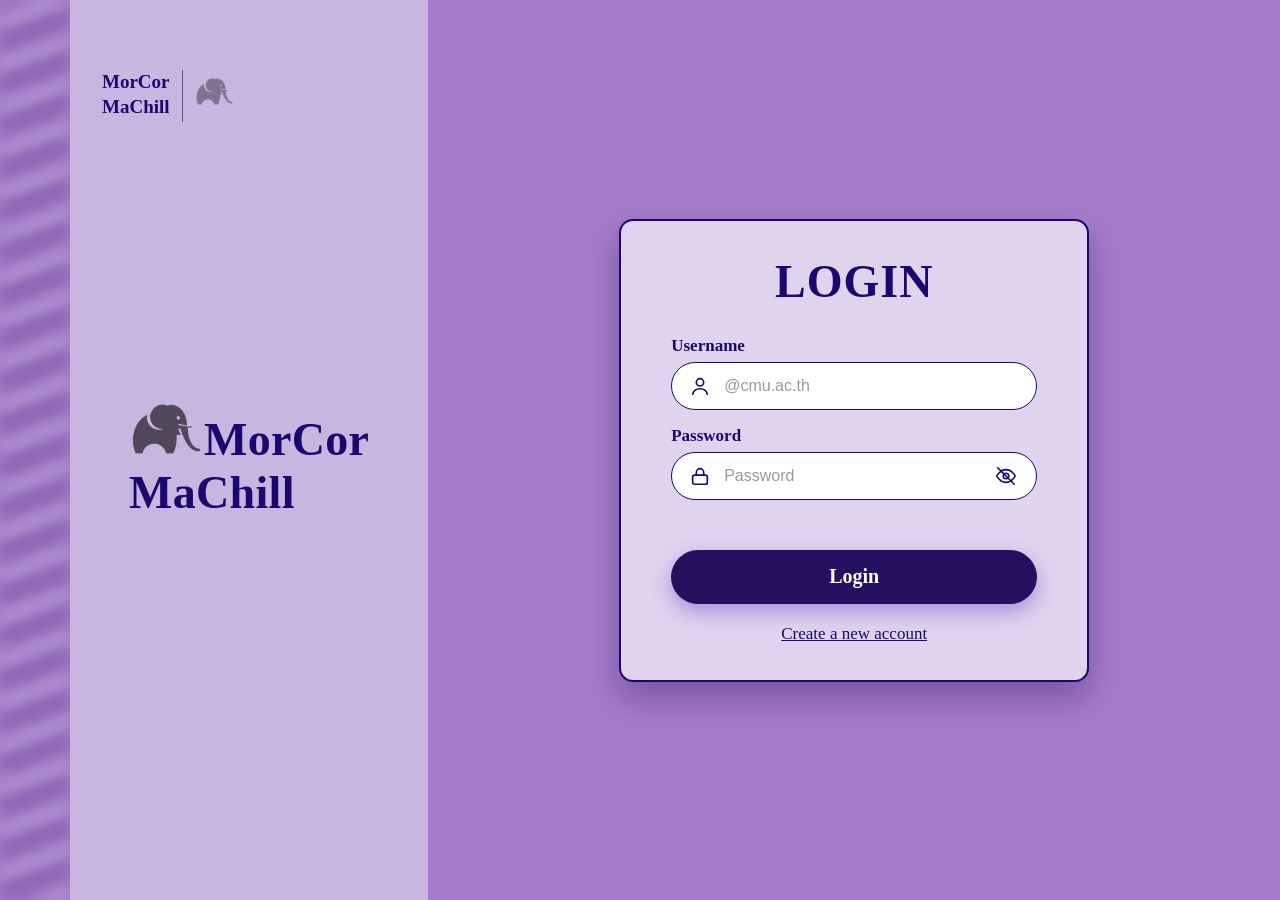
==== commit ed12348e: "Update index.html" ====
--- a/index.html
+++ b/index.html
@@ -1,4 +1,3 @@
-<<<<<<< HEAD
 <!DOCTYPE html>
 <html lang="en">
 <head>
@@ -541,598 +540,4 @@
     });
   </script>
 </body>
-=======
-<!DOCTYPE html>
-<html lang="en">
-<head>
-  <meta charset="UTF-8">
-  <script>
-    try { if (!JSON.parse(localStorage.getItem('cmuh-session'))) throw 0; }
-    catch (e) { location.replace('login.html'); }
-  </script>
-  <meta name="viewport" content="width=device-width, initial-scale=1, viewport-fit=cover">
-  <title>MorCor MaChill</title>
-  <link href="https://fonts.googleapis.com/css2?family=Gelasio:wght@600;700&family=Noto+Sans+Thai:wght@400;600&display=swap" rel="stylesheet">
-  <script>
-    (function () {
-      try {
-        var theme = localStorage.getItem('cmuh-theme');
-        if (theme) document.documentElement.dataset.theme = theme;
-      } catch (e) {}
-    })();
-  </script>
-  <link rel="stylesheet" href="style.css">
-  <style>
-    .status-badge {
-      display: inline-block;
-      padding: 2px 8px;
-      border-radius: 999px;
-      font: 700 10px 'Gelasio', serif;
-      margin-left: 6px;
-      vertical-align: middle;
-    }
-    .status-badge.open { background: #2e7d32; color: #fff; }
-    .status-badge.full { background: #c62828; color: #fff; }
-    .status-badge.pending { background: #e65100; color: #fff; }
-    .bookmark-btn {
-      background: none;
-      border: 0;
-      cursor: pointer;
-      font-size: 16px;
-      padding: 4px;
-      float: right;
-      color: var(--muted);
-    }
-    .bookmark-btn.saved { color: #fbc02d; }
-    .cmt-box { margin-bottom: 8px; }
-    .cmt-main { padding: 10px 14px; background: var(--bar); border-radius: 14px; font-size: 14px; }
-    .cmt-replies { margin-left: 20px; margin-top: 6px; display: flex; flex-direction: column; gap: 6px; }
-    .cmt-reply { padding: 8px 12px; background: var(--field); border-radius: 12px; font-size: 13px; }
-    .tag-header { 
-      display: flex; 
-      justify-content: space-between; 
-      align-items: center; 
-      padding: 20px 24px; 
-      background: var(--card); 
-      border-radius: 20px; 
-      margin-bottom: 16px; 
-      box-shadow: 0 4px 20px rgba(0,0,0,0.08);
-    }
-    .tag-title { font: 700 28px 'Gelasio', serif; margin: 0; color: var(--ink); }
-    .interest-fav-btn { 
-      background: var(--bar); 
-      border: 0; 
-      cursor: pointer; 
-      font-size: 22px; 
-      width: 44px;
-      height: 44px;
-      border-radius: 50%;
-      display: flex;
-      align-items: center;
-      justify-content: center;
-      color: var(--muted); 
-      transition: all 0.2s; 
-    }
-    .interest-fav-btn:hover { transform: scale(1.1); background: var(--field); }
-    .interest-fav-btn.saved { color: #e91e63; background: rgba(233, 30, 99, 0.1); }
-  </style>
-</head>
-<body>
-  <div class="app">
-
-    <div class="logo"><a href="index.html">MorCor<br>MaChill</a></div>
-
-    <label class="search">
-      <svg viewBox="0 0 24 24" style="font-size:28px"><circle cx="11" cy="11" r="7"/><path d="M21 21l-5-5"/></svg>
-      <input id="q" type="search" placeholder="Search posts or #tags">
-    </label>
-
-    <aside class="side">
-      <a class="post-btn" href="post.html">Post!</a>
-      <div class="tags" id="tags"></div>
-    </aside>
-
-    <main class="feed" id="feed"></main>
-
-    <aside class="right">
-      <a class="mid on" href="index.html" title="Home">
-        <svg viewBox="0 0 24 24"><path d="M3 11l9-8 9 8"/><path d="M5 10v10h5v-6h4v6h5V10"/></svg>
-      </a>
-      <a class="mid" href="profile.html" title="Profile">
-        <svg viewBox="0 0 24 24"><circle cx="12" cy="12" r="10"/><circle cx="12" cy="10" r="3.2"/><path d="M5.5 19c1.5-3 4-4 6.5-4s5 1 6.5 4"/></svg>
-      </a>
-      <a class="mid" href="message.html" title="Messages">
-        <svg viewBox="0 0 24 24"><rect x="3" y="5" width="18" height="14" rx="2"/><path d="M3 7l9 7 9-7"/></svg>
-        <span class="badge" id="badge" hidden></span>
-      </a>
-      <a class="mid" href="notifications.html" title="Notifications">
-        <svg viewBox="0 0 24 24"><path d="M18 8A6 6 0 0 0 6 8c0 7-3 9-3 9h18s-3-2-3-9"/><path d="M13.73 21a2 2 0 0 1-3.46 0"/></svg>
-        <span class="badge" id="notifBadge" hidden></span>
-      </a>
-      <button class="mid" id="theme" title="Toggle theme">
-        <svg viewBox="0 0 24 24"><circle cx="12" cy="12" r="3"/><path d="M12 2v3M12 19v3M2 12h3M19 12h3M5 5l2 2M17 17l2 2M19 5l-2 2M7 17l-2 2"/></svg>
-      </button>
-      <button class="mid" id="logout" title="Log out">
-        <svg viewBox="0 0 24 24"><path d="M9 21H5a2 2 0 0 1-2-2V5a2 2 0 0 1 2-2h4"/><path d="M16 17l5-5-5-5"/><path d="M21 12H9"/></svg>
-      </button>
-    </aside>
-
-  </div>
-
-  <dialog id="view"></dialog>
-
-  <dialog id="ask" class="ask">
-    <h3 id="askTitle"></h3>
-    <p id="askText"></p>
-    <div class="row">
-      <button id="askNo">Cancel</button>
-      <button class="go" id="askOk">OK</button>
-    </div>
-  </dialog>
-
-  <script>
-    const POSTS_KEY = 'cmuh-posts2';
-    const SESSION_KEY = 'cmuh-session';
-    const MESSAGES_KEY = 'cmuh-messages';
-    const BOOKMARKS_KEY = 'cmuh-bookmarks';
-    const NOTIFS_KEY = 'cmuh-notifs';
-    const DEFAULT_TAGS = ['#sports', '#running', '#basketball', '#football', '#swimmingwithus'];
-    const DEFAULT_AVATAR = 'pic/profile.png';
-
-    const sessionUser = load(SESSION_KEY, {}).username || 'CMU';
-    const ME = sessionUser.split('@')[0].toLowerCase();
-    const PROFILE_KEY = 'cmuh-profile:' + sessionUser;
-
-    const $ = (id) => document.getElementById(id);
-
-    function load(key, fallback) {
-      try { return JSON.parse(localStorage.getItem(key)) ?? fallback; }
-      catch (e) { return fallback; }
-    }
-
-    function save(key, value) {
-      try { localStorage.setItem(key, JSON.stringify(value)); } catch (e) {}
-    }
-
-    function esc(text) {
-      const map = { '&': '&amp;', '<': '&lt;', '>': '&gt;', '"': '&quot;', "'": '&#39;' };
-      return String(text).replace(/[&<>"']/g, (ch) => map[ch]);
-    }
-
-    function timeAgo(time) {
-      const min = Math.floor((Date.now() - time) / 60000);
-      if (min < 1) return 'just now';
-      if (min < 60) return `${min} min ago`;
-      const hr = Math.floor(min / 60);
-      return hr < 24 ? `${hr} h ago` : `${Math.floor(hr / 24)} d ago`;
-    }
-
-    function ask(title, text, okLabel, danger) {
-      return new Promise((resolve) => {
-        const dlg = $('ask');$('askTitle').textContent = title;
-        $('askText').textContent = text;
-        $('askOk').textContent = okLabel;
-        $('askOk').className = danger ? 'go danger' : 'go';
-        const done = (value) => { dlg.close(); resolve(value); };
-        $('askOk').onclick = () => done(true);$('askNo').onclick = () => done(false);
-        dlg.oncancel = () => resolve(false);
-        dlg.showModal();
-      });
-    }
-
-    function avatarHtml(name) {
-      const profile = load('cmuh-profile:' + String(name).toLowerCase() + '@cmu.ac.th', {});
-      return profile.avatar
-        ? `<img src="${profile.avatar}" alt="">`
-        : `<img class="default" src="${DEFAULT_AVATAR}" alt="">`;
-    }
-
-    function updateBadges() {
-      const lastReadMsg = load('cmuh-read:' + ME, {});
-      const nMsg = load(MESSAGES_KEY, []).filter((m) => m.to === ME && m.t > (lastReadMsg[m.from] || 0)).length;
-      $('badge').textContent = nMsg > 9 ? '9+' : nMsg;
-      $('badge').hidden = !nMsg;
-
-      const notifs = load(NOTIFS_KEY, []).filter(n => n.to.toLowerCase() === ME && !n.read);
-      $('notifBadge').textContent = notifs.length > 9 ? '9+' : notifs.length;
-      $('notifBadge').hidden = !notifs.length;
-    }
-
-    let posts = load(POSTS_KEY, [{
-      id: 1,
-      author: 'Mint',
-      title: 'GO JOGGING',
-      location: 'Huay Kaew Reservoir, Chiang Mai',
-      max: 11,
-      interest: ['running', 'healthy', 'meeting'],
-      details: "Let's go jogging together......",
-      t: Date.now() - 3600000,
-      members: ['Mint', 'Ton', 'Fah'],
-      pending: [],
-      comments: []
-    }]);
-
-    let activeTag = null;
-    let currentId = null;
-    let replyingTo = null;
-
-    const savePosts = () => save(POSTS_KEY, posts);
-
-    function getBookmarks() {
-      const bms = load(BOOKMARKS_KEY, {});
-      return bms[ME] || [];
-    }
-
-    function toggleBookmark(postId, e) {
-      e.stopPropagation();
-      const bms = load(BOOKMARKS_KEY, {});
-      let userBms = bms[ME] || [];
-      if (userBms.includes(postId)) {
-        userBms = userBms.filter(id => id !== postId);
-      } else {
-        userBms.push(postId);
-      }
-      bms[ME] = userBms;
-      save(BOOKMARKS_KEY, bms);
-      render();
-      if ($('view').open) drawView();
-    }
-
-    function toggleInterestFavorite(tagText) {
-      let profile = load(PROFILE_KEY, { full: '', bio: '', interests: [], avatar: '', faculty: '' });
-      if (!profile.interests) profile.interests = [];
-      
-      const cleanTag = tagText.replace(/^#/, '').toLowerCase();
-      if (profile.interests.map(t => t.toLowerCase()).includes(cleanTag)) {
-        profile.interests = profile.interests.filter(t => t.toLowerCase() !== cleanTag);
-      } else {
-        profile.interests.push(cleanTag);
-      }
-      save(PROFILE_KEY, profile);
-      render();
-    }
-
-    function chipsHtml(post) {
-      return post.interest.map((t) => `<span class="chip">#${esc(t)}</span>`).join('');
-    }
-
-    function postCard(p) {
-      const isFull = p.members.length >= p.max;
-      const statusBadge = isFull 
-        ? '<span class="status-badge full">FULL</span>' 
-        : '<span class="status-badge open">OPEN</span>';
-      
-      const userBms = getBookmarks();
-      const isBookmarked = userBms.includes(p.id);
-      const bmClass = isBookmarked ? 'bookmark-btn saved' : 'bookmark-btn';
-      const bmIcon = isBookmarked ? '★' : '☆';
-
-      return `
-        <article class="post" data-id="${p.id}">
-          <button class="${bmClass}" onclick="toggleBookmark(${p.id}, event)" title="Bookmark post">${bmIcon}</button>
-          <a class="head author-link" href="profile.html?user=${encodeURIComponent(p.author)}" title="View ${esc(p.author)}'s profile">
-            <span class="avatar">${avatarHtml(p.author)}</span>
-            <div>
-              <div class="name">${esc(p.author)}</div>
-              <div class="time">${timeAgo(p.t)}</div>
-            </div>
-          </a>
-          <h3>${esc(p.title)} ${statusBadge}</h3>
-          <div class="meta">Location: ${esc(p.location)} | Members: ${p.members.length}/${p.max}</div>
-          <div class="chips">${chipsHtml(p)}</div>
-        </article>`;
-    }
-
-    function renderTags() {
-      const tags = new Set(DEFAULT_TAGS);
-      posts.forEach((p) => p.interest.forEach((t) => tags.add('#' + t.toLowerCase())));
-
-      $('tags').innerHTML = [...tags].map((t) =>
-        `<button class="tag ${t === activeTag ? 'on' : ''}" data-t="${esc(t)}">${esc(t)}</button>`
-      ).join('');
-    }
-
-    function render() {
-      const query = $('q').value.trim().toLowerCase();
-
-      const list = posts.filter((p) => {
-        const tagOk = !activeTag || p.interest.some((t) => '#' + t.toLowerCase() === activeTag);
-        const text = (p.title + p.details + p.location + p.author + p.interest.join(' ')).toLowerCase();
-        return tagOk && (!query || text.includes(query));
-      });
-
-      let headerHtml = '';
-      if (activeTag) {
-        let profile = load(PROFILE_KEY, { interests: [] });
-        let isFav = (profile.interests || []).map(t => t.toLowerCase()).includes(activeTag.replace(/^#/, '').toLowerCase());
-        headerHtml = `
-          <div class="tag-header">
-            <h2 class="tag-title">${esc(activeTag)}</h2>
-            <button class="interest-fav-btn ${isFav ? 'saved' : ''}" onclick="toggleInterestFavorite('${esc(activeTag)}')" title="Save interest">♥</button>
-          </div>
-        `;
-      }
-
-      $('feed').innerHTML = headerHtml + (list.length
-        ? list.map(postCard).join('')
-        : '<div class="empty">No posts match your search</div>');
-
-      renderTags();
-    }
-
-    function drawView() {
-      const p = posts.find((x) => x.id === currentId);
-      if (!p) return;
-
-      if (!p.members) p.members = [p.author];
-      if (!p.pending) p.pending = [];
-      if (!p.comments) p.comments = [];
-
-      const isOwner = p.author.toLowerCase() === ME;
-      const joined = p.members.map(m => m.toLowerCase()).includes(ME);
-      const pending = p.pending.map(m => m.toLowerCase()).includes(ME);
-      const full = p.members.length >= p.max;
-
-      let joinLabel = 'JOIN';
-      if (joined) joinLabel = 'LEAVE';
-      else if (pending) joinLabel = 'PENDING APPROVAL';
-      else if (full) joinLabel = 'FULL';
-
-      const mapUrl = `https://maps.google.com/maps?q=${encodeURIComponent(p.location)}&output=embed`;
-      const directMapUrl = `https://www.google.com/maps/search/?api=1&query=${encodeURIComponent(p.location)}`;
-
-      const userBms = getBookmarks();
-      const isBookmarked = userBms.includes(p.id);
-
-      let pendingBoxHtml = '';
-      if (isOwner && p.pending && p.pending.length > 0) {
-        pendingBoxHtml = `
-          <h4 style="color:#e65100;">Pending Join Requests</h4>
-          <div style="display:flex; flex-direction:column; gap:6px; margin-bottom:12px;">
-            ${p.pending.map(user => `
-              <div style="display:flex; justify-content:space-between; align-items:center; background:var(--bar); padding:8px 12px; border-radius:10px;">
-                <a href="profile.html?user=${encodeURIComponent(user)}" target="_blank" style="color:inherit; text-decoration:none; font-weight:600; display:flex; align-items:center; gap:6px;">
-                  <span style="width:24px;height:24px;border-radius:50%;overflow:hidden;display:inline-block;"><img src="${avatarHtml(user).match(/src="([^"]*)"/)?.[1] || DEFAULT_AVATAR}" style="width:100%;height:100%;object-fit:cover;"></span>
-                  <span>${esc(user)} ↗</span>
-                </a>
-                <div style="display:flex; gap:6px;">
-                  <button class="join" style="padding:4px 10px; font-size:14px; background:#2e7d32;" onclick="handleRequest(${p.id}, '${esc(user)}', true)">Accept</button>
-                  <button class="join" style="padding:4px 10px; font-size:14px; background:#c62828;" onclick="handleRequest(${p.id}, '${esc(user)}', false)">Reject</button>
-                </div>
-              </div>
-            `).join('')}
-          </div>
-        `;
-      }
-
-      const mainComments = p.comments.filter(c => !c.parentId);
-      const renderCommentItem = (c) => {
-        const replies = p.comments.filter(r => r.parentId === c.id);
-        return `
-          <div class="cmt-box">
-            <div class="cmt-main">
-              <div><b>${esc(c.name)}</b>${esc(c.text)}</div>
-              <button style="background:none; border:0; color:var(--muted); font-size:12px; cursor:pointer; padding:4px 0 0;" onclick="setReply(${c.id})">Reply</button>
-            </div>
-            ${replies.length > 0 ? `
-              <div class="cmt-replies">
-                ${replies.map(r => `
-                  <div class="cmt-reply">
-                    <div><b>${esc(r.name)}</b>${esc(r.text)}</div>
-                  </div>
-                `).join('')}
-              </div>
-            ` : ''}
-          </div>`;
-      };
-
-      const placeholderText = replyingTo ? `Replying to comment... (Press Enter)` : `Write a comment and press Enter`;
-
-      $('view').innerHTML = `
-        <div class="detail">
-          <div class="top">
-            <div>
-              <h2>${esc(p.title)}</h2>
-              <h4 style="margin-top:10px">Members (${p.members.length}/${p.max})</h4>
-            </div>
-            <div style="display:flex; gap:8px; align-items:center;">
-              <button class="join" onclick="toggleBookmark(${p.id}, event); drawView();" style="background:var(--chip); color:var(--ink); padding:10px 14px;">${isBookmarked ? 'Saved' : 'Save'}</button>
-              <button class="join ${joined || pending ? 'on' : ''}" id="join" ${(full && !joined && !pending) || (pending && !isOwner) ? 'disabled' : ''}>${joinLabel}</button>
-            </div>
-          </div>
-
-          <div class="time">by <a class="author-link" href="profile.html?user=${encodeURIComponent(p.author)}">${esc(p.author)}</a></div>
-          <p style="margin:8px 0">${esc(p.details)}</p>
-          <div class="chips">${chipsHtml(p)}</div>
-
-          ${pendingBoxHtml}
-
-          <h4>Location <a href="${directMapUrl}" target="_blank" style="font-size:13px; font-weight:normal; margin-left:10px; color:var(--brand);">Open in Google Maps ↗</a></h4>
-          <div class="time" style="margin-bottom:6px">Location: ${esc(p.location)}</div>
-          <iframe loading="lazy" src="${mapUrl}"></iframe>
-
-          <h4>Comment</h4>
-          ${mainComments.map(renderCommentItem).join('')}
-          ${replyingTo ? `<div style="font-size:12px; color:var(--muted); margin-bottom:4px;">Replying to comment <button style="background:none; border:0; color:var(--brand); cursor:pointer;" onclick="cancelReply()">Cancel</button></div>` : ''}
-          <input id="cin" placeholder="${placeholderText}" maxlength="300">
-
-          <div class="row">
-            ${isOwner ? '<button id="del" class="del">Delete post</button>' : ''}
-            <button id="close">Close</button>
-          </div>
-        </div>`;
-    }
-
-    window.setReply = function(commentId) {
-      replyingTo = commentId;
-      drawView();
-      $('cin').focus();
-    };
-
-    window.cancelReply = function() {
-      replyingTo = null;
-      drawView();
-    };
-
-    window.handleRequest = function(postId, applicant, accept) {
-      let p = posts.find(x => x.id === postId);
-      if (!p) return;
-      p.pending = p.pending.filter(u => u.toLowerCase() !== applicant.toLowerCase());
-      if (accept) {
-        if (!p.members.map(m => m.toLowerCase()).includes(applicant.toLowerCase())) {
-          p.members.push(applicant);
-        }
-      }
-      savePosts();
-
-      let notifs = load(NOTIFS_KEY, []);
-      notifs.unshift({
-        id: Date.now(),
-        to: applicant,
-        text: accept ? `Your request to join "${p.title}" was accepted!` : `Your request to join "${p.title}" was rejected.`,
-        t: Date.now(),
-        read: false
-      });
-      save(NOTIFS_KEY, notifs);
-
-      drawView();
-      render();
-    };
-
-    $('feed').addEventListener('click', (e) => {
-      if (e.target.closest('a') || e.target.closest('button.bookmark-btn') || e.target.closest('button.interest-fav-btn')) return;
-      const card = e.target.closest('.post');
-      if (!card) return;
-      currentId = Number(card.dataset.id);
-      replyingTo = null;
-      drawView();
-      $('view').showModal();
-    });
-
-    $('tags').addEventListener('click', (e) => {
-      const btn = e.target.closest('.tag');
-      if (!btn) return;
-      activeTag = activeTag === btn.dataset.t ? null : btn.dataset.t;
-      render();
-    });
-
-    $('view').addEventListener('click', async (e) => {
-      const p = posts.find((x) => x.id === currentId);
-
-      if (e.target.id === 'close' || e.target === $('view')) {$('view').close();
-        return;
-      }
-
-      if (e.target.id === 'del' && p && p.author.toLowerCase() === ME) {
-        if (!await ask('Delete this post?', 'This post will be removed permanently.', 'Delete', true)) return;
-        posts = posts.filter((x) => x.id !== p.id);
-        savePosts();
-        $('view').close();
-        render();
-        return;
-      }
-
-      if (e.target.id === 'join' && p) {
-        if (!p.members) p.members = [p.author];
-        if (!p.pending) p.pending = [];
-
-        const isMember = p.members.map(m => m.toLowerCase()).includes(ME);
-        const isPending = p.pending.map(m => m.toLowerCase()).includes(ME);
-
-        if (isMember) {
-          if (p.author.toLowerCase() === ME) {
-            alert("Owner cannot leave the activity.");
-            return;
-          }
-          p.members = p.members.filter(m => m.toLowerCase() !== ME);
-        } else if (isPending) {
-          p.pending = p.pending.filter(m => m.toLowerCase() !== ME);
-        } else {
-          p.pending.push(ME);
-          let notifs = load(NOTIFS_KEY, []);
-          notifs.unshift({
-            id: Date.now(),
-            to: p.author,
-            text: `${ME} wants to join your activity "${p.title}"`,
-            t: Date.now(),
-            read: false
-          });
-          save(NOTIFS_KEY, notifs);
-        }
-        savePosts();
-        drawView();
-        render();
-      }
-    });
-
-    $('view').addEventListener('keydown', (e) => {
-      if (e.target.id !== 'cin' || e.key !== 'Enter') return;
-
-      const text = e.target.value.trim();
-      const p = posts.find((x) => x.id === currentId);
-      if (!text || !p) return;
-
-      if (!p.comments) p.comments = [];
-      p.comments.push({ id: Date.now(), parentId: replyingTo, name: ME, text, t: Date.now() });
-
-      let notifs = load(NOTIFS_KEY, []);
-      let targetUser = p.author;
-      if (replyingTo) {
-        let parentCmt = p.comments.find(c => c.id === replyingTo);
-        if (parentCmt) targetUser = parentCmt.name;
-      }
-
-      if (targetUser.toLowerCase() !== ME.toLowerCase()) {
-        notifs.unshift({
-          id: Date.now(),
-          to: targetUser,
-          text: `${ME} replied to your comment in "${p.title}"`,
-          t: Date.now(),
-          read: false
-        });
-        save(NOTIFS_KEY, notifs);
-      }
-
-      replyingTo = null;
-      savePosts();
-      drawView();
-      $('cin').focus();
-    });
-
-    $('q').addEventListener('input', render);
-
-    $('theme').onclick = () => {
-      const root = document.documentElement;
-      const isDark = getComputedStyle(root).getPropertyValue('--bg').trim() === '#1b1818';
-      const next = isDark ? 'light' : 'dark';
-      root.dataset.theme = next;
-      try { localStorage.setItem('cmuh-theme', next); } catch (e) {}
-    };
-
-    $('logout').onclick = async () => {
-      if (!await ask('Log out?', 'You will need to log in again to use MorCor MaChill.', 'Log out')) return;
-      try { localStorage.removeItem(SESSION_KEY); } catch (e) {}
-      location.replace('login.html');
-    };
-
-    const params = new URLSearchParams(location.search);
-    activeTag = params.get('tag');
-    $('q').value = params.get('q') || '';
-
-    render();
-    updateBadges();
-
-    const openId = Number(params.get('post'));
-    if (openId && posts.some((p) => p.id === openId)) {
-      currentId = openId;
-      drawView();
-      $('view').showModal();
-    }
-
-    window.addEventListener('storage', (e) => {
-      if (e.key === MESSAGES_KEY || e.key === NOTIFS_KEY) updateBadges();
-    });
-  </script>
-</body>
->>>>>>> 331421a877afa93d674c65a3503eeeb0f38633e7
-</html>+</html>
